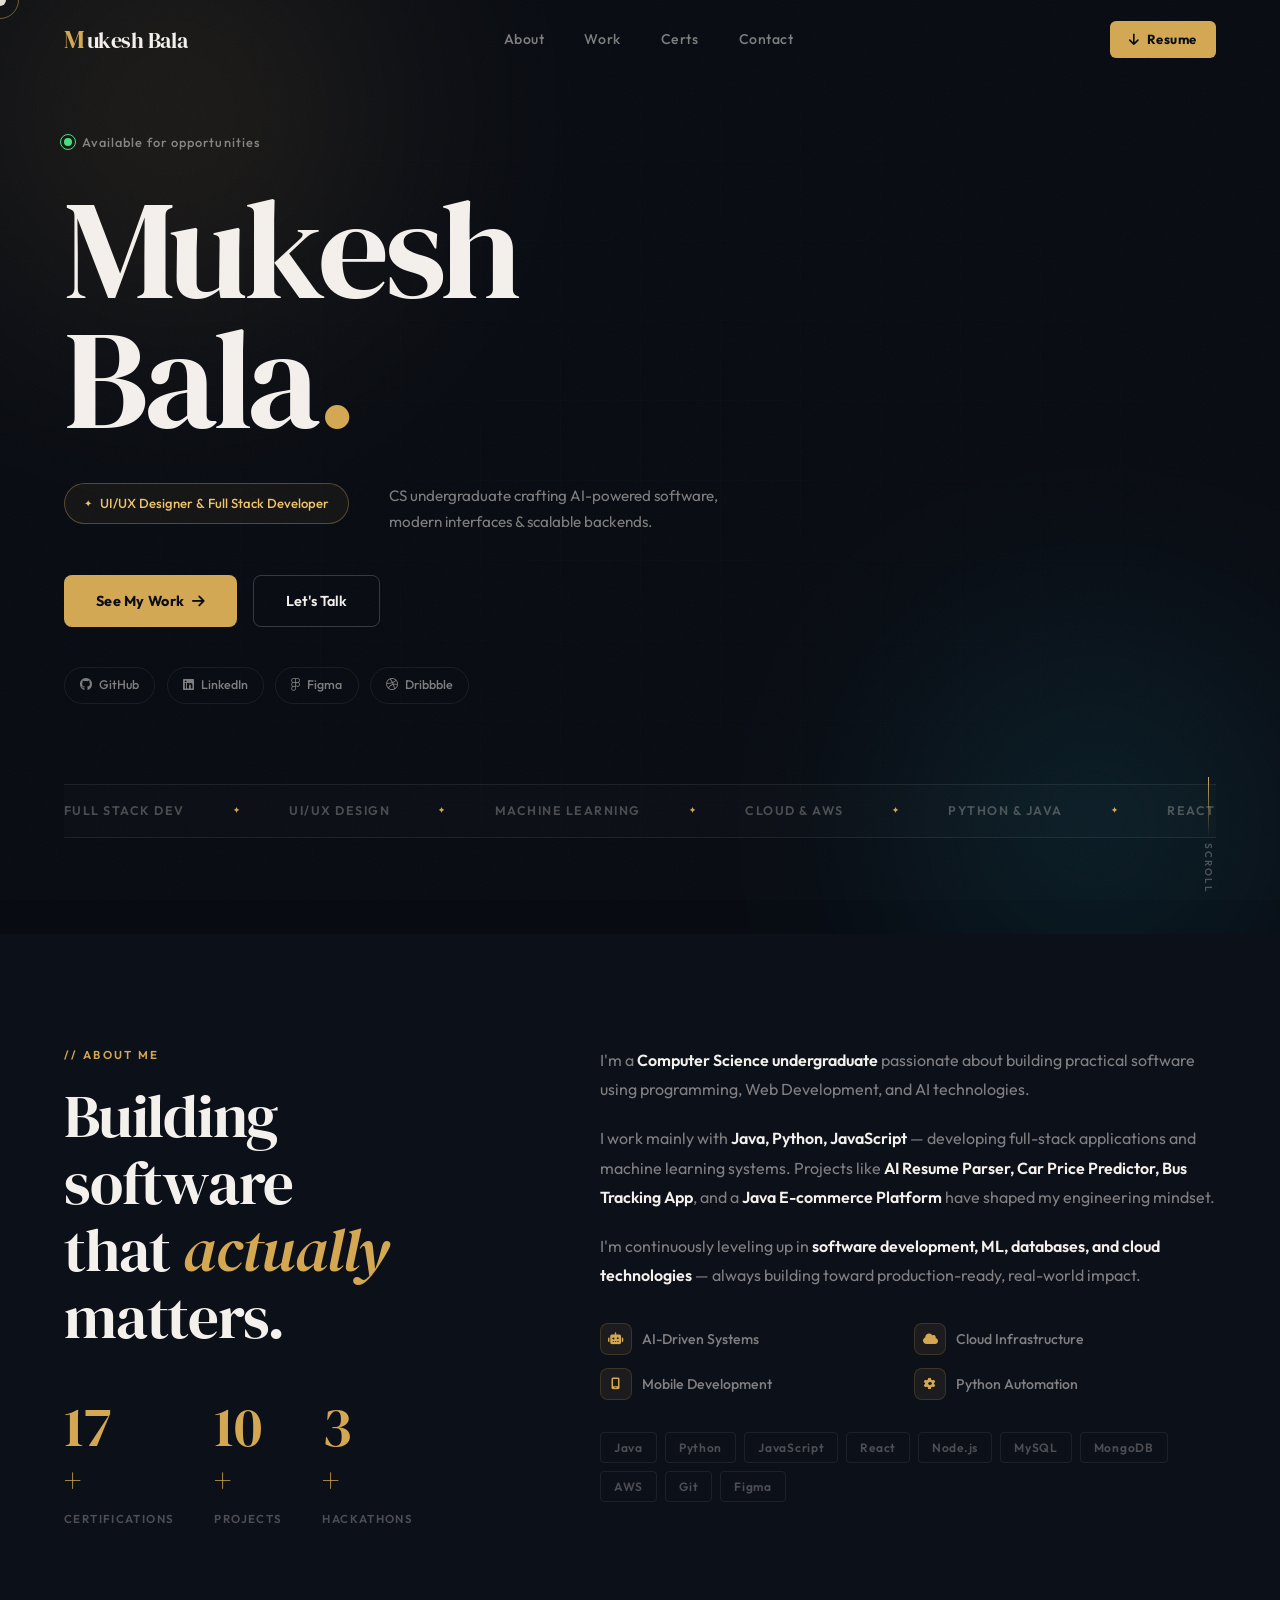
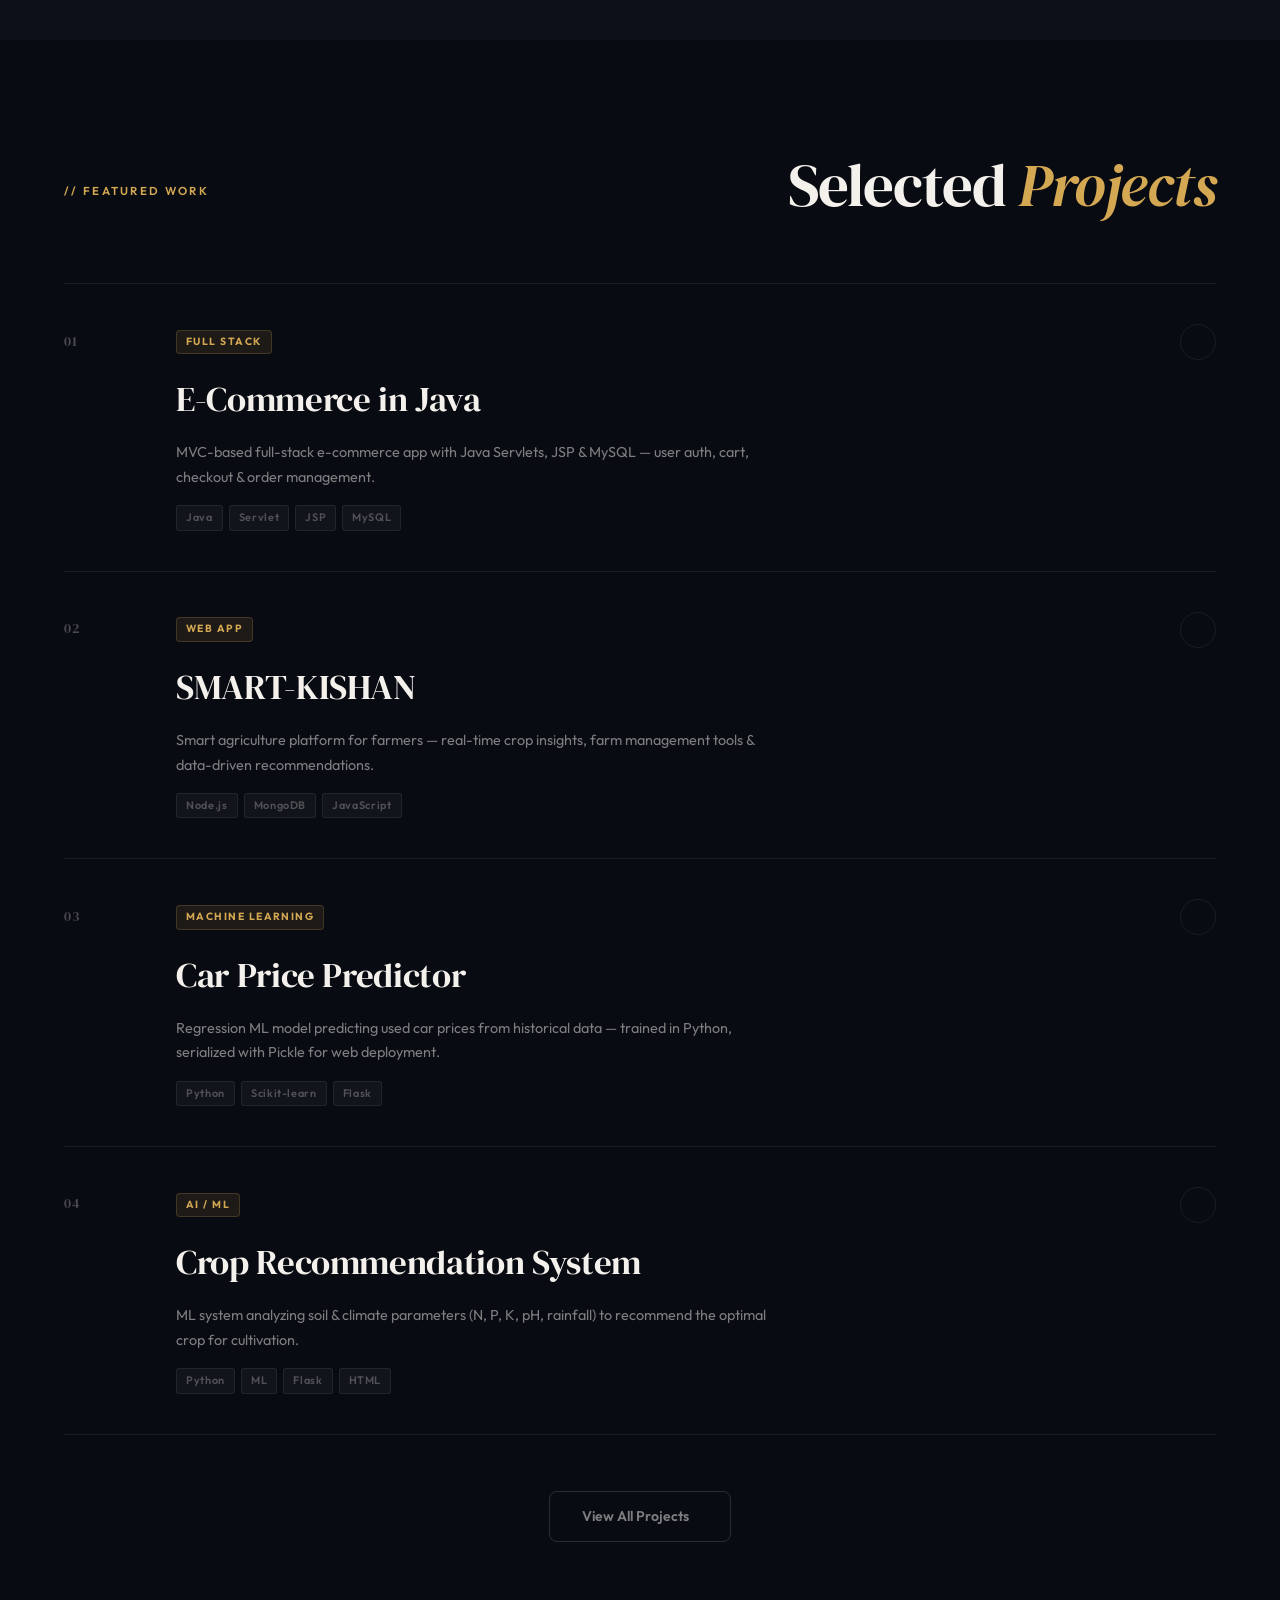
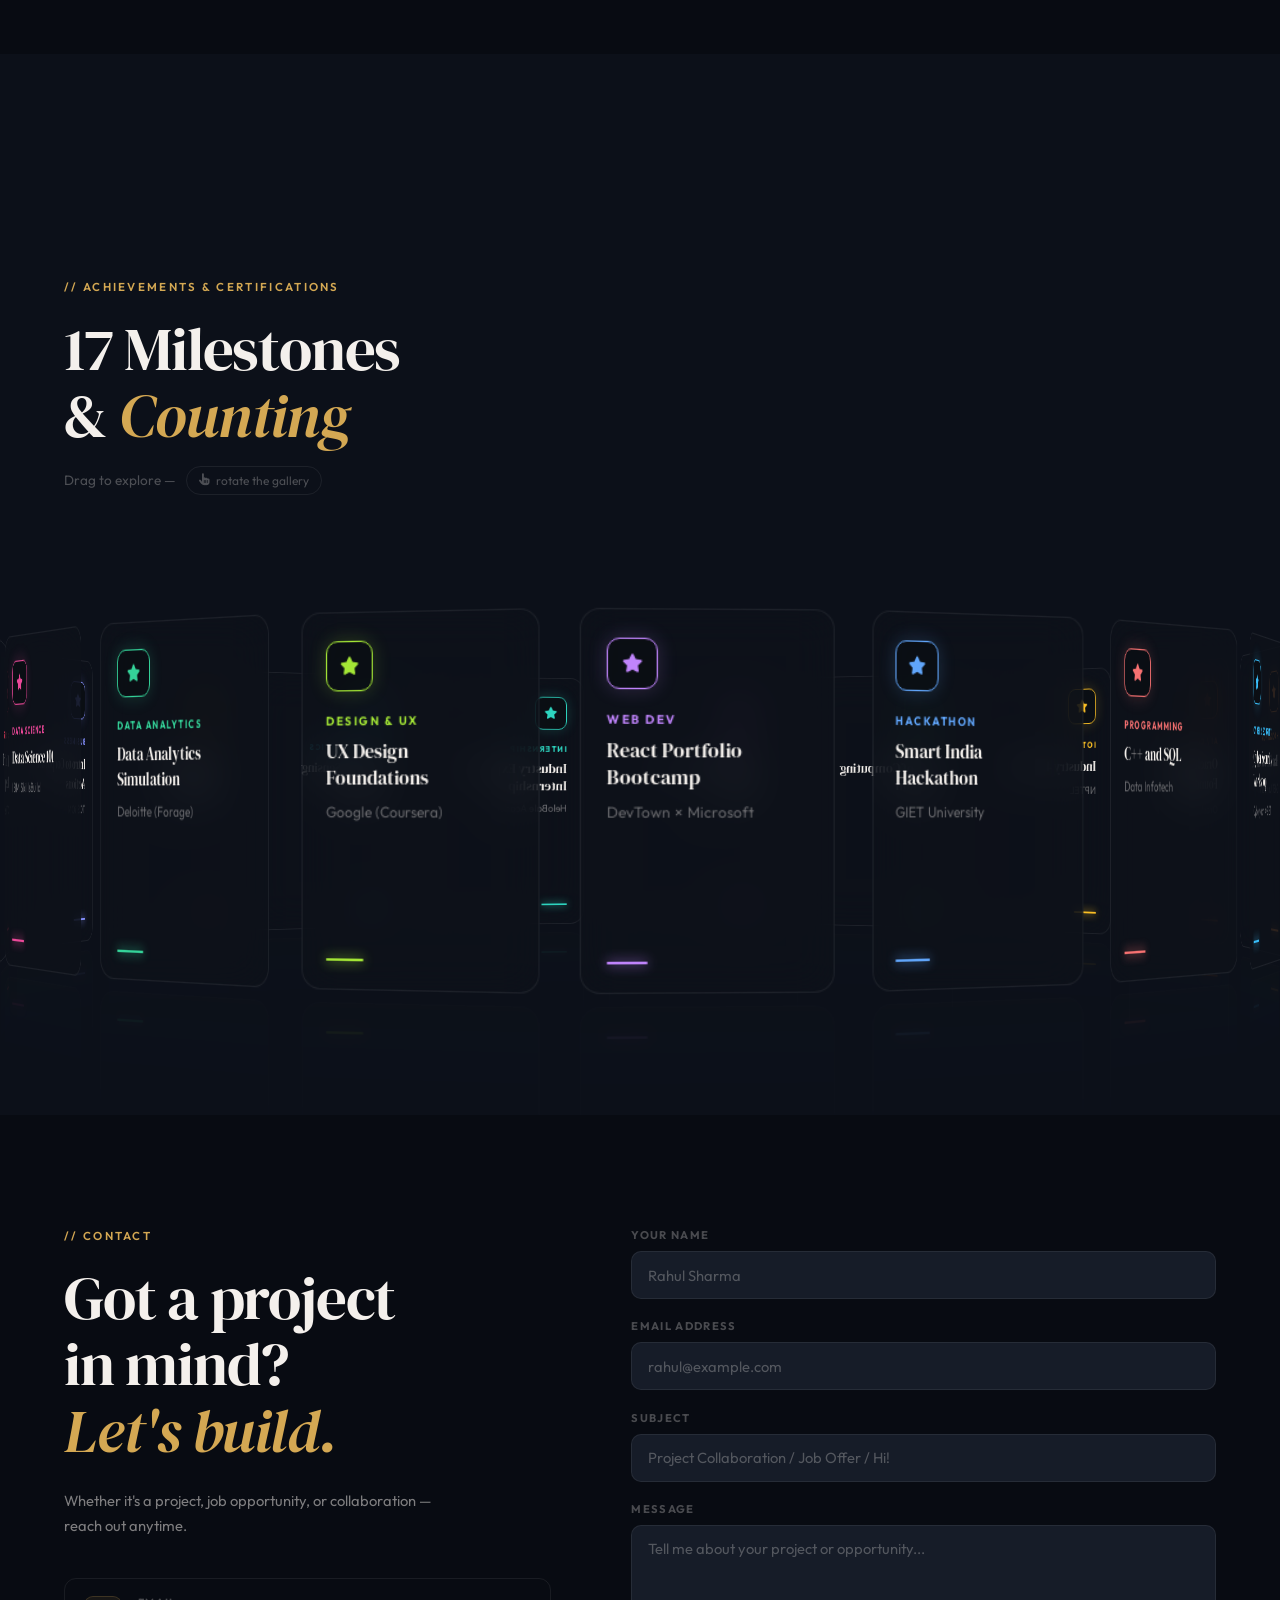
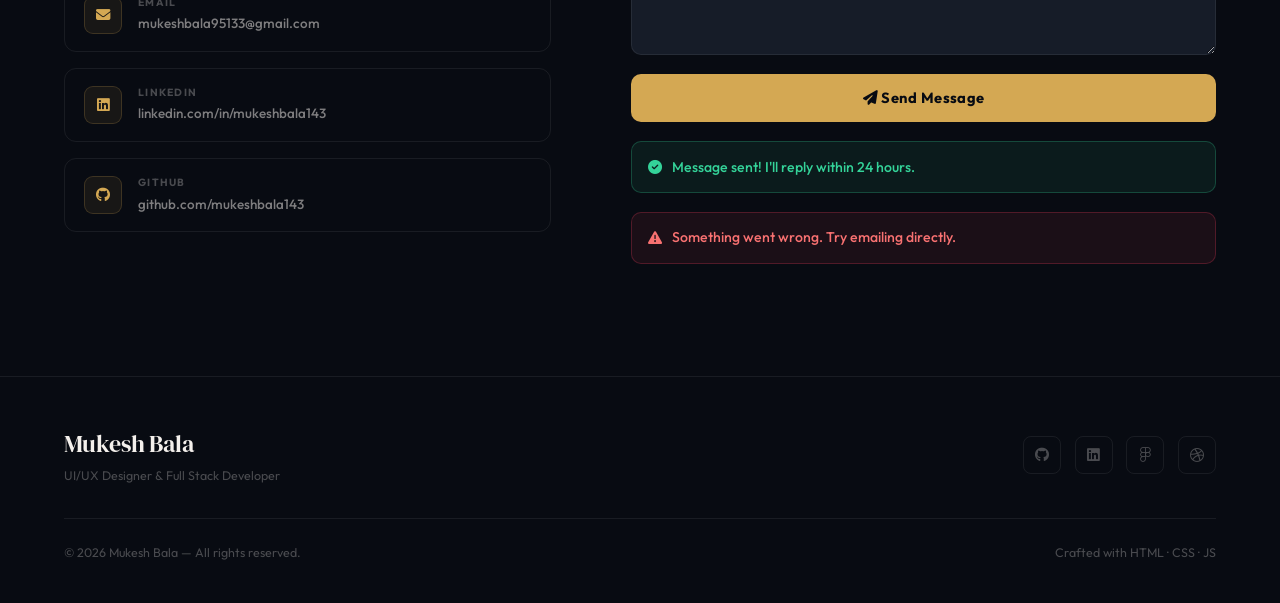
==== index.html @ de7bf5a0 "portfolio deploy" ====
<!DOCTYPE html>
<html lang="en">
<head>
  <meta charset="UTF-8">
  <meta name="viewport" content="width=device-width, initial-scale=1.0">
  <meta name="description" content="Mukesh Bala — UI/UX Designer & Full Stack Developer. CS undergraduate building AI-powered, full-stack, and real-world software.">
  <title>Mukesh Bala</title>

  <!-- Fonts: Clash Display + Cabinet Grotesk -->
  <link rel="preconnect" href="https://fonts.googleapis.com">
  <link rel="preconnect" href="https://fonts.gstatic.com" crossorigin>
  <link href="https://fonts.googleapis.com/css2?family=DM+Serif+Display:ital@0;1&family=Outfit:wght@300;400;500;600;700&display=swap" rel="stylesheet">
  <link rel="stylesheet" href="https://cdnjs.cloudflare.com/ajax/libs/font-awesome/6.5.0/css/all.min.css">
  <link rel="stylesheet" href="styles.css">
</head>
<body>

  <!-- NOISE TEXTURE OVERLAY -->
  <div class="noise"></div>

  <!-- MAGNETIC CURSOR -->
  <div class="cursor" id="cursor"><div class="cursor-dot"></div></div>
  <div class="cursor-follower" id="cursorFollower"></div>

  <!-- LOADING SCREEN -->
  <div class="loader" id="loader">
    <div class="loader-inner">
      <span class="loader-name">MB</span>
      <div class="loader-bar"><div class="loader-fill" id="loaderFill"></div></div>
    </div>
  </div>

  <!-- ═══════════════════ NAV ═══════════════════ -->
  <nav class="nav" id="mainNav">
    <a href="#home" class="nav-logo">
      <span class="logo-mark">M</span><span class="logo-text">ukesh Bala</span>
    </a>
    <div class="nav-links">
      <a href="#about"    class="nav-link">About</a>
      <a href="#work"     class="nav-link">Work</a>
      <a href="#certs"    class="nav-link">Certs</a>
      <a href="#contact"  class="nav-link">Contact</a>
    </div>
    <a href="Resume.pdf" download class="nav-cta">
      <i class="fas fa-arrow-down"></i> Resume
    </a>
    <button class="nav-toggle" id="navToggle" aria-label="Menu">
      <span></span><span></span>
    </button>
  </nav>

  <!-- MOBILE MENU -->
  <div class="mobile-menu" id="mobileMenu">
    <a href="#about"   class="mm-link" onclick="closeMobileMenu()">About</a>
    <a href="#work"    class="mm-link" onclick="closeMobileMenu()">Work</a>
    <a href="#certs"   class="mm-link" onclick="closeMobileMenu()">Certs</a>
    <a href="#contact" class="mm-link" onclick="closeMobileMenu()">Contact</a>
    <a href="Resume.pdf" download class="mm-cta">Download Resume</a>
  </div>

  <!-- ═══════════════════ HERO ═══════════════════ -->
  <section id="home" class="hero">
    <div class="hero-bg">
      <div class="hero-orb o1"></div>
      <div class="hero-orb o2"></div>
      <div class="hero-grid"></div>
    </div>

    <div class="hero-content">
      <div class="hero-eyebrow">
        <span class="pulse-ring"></span>
        <span>Available for opportunities</span>
      </div>

      <h1 class="hero-h1">
        <span class="line-wrap"><span class="reveal-line">Mukesh</span></span>
        <span class="line-wrap"><span class="reveal-line delay-1">Bala<span class="hero-dot">.</span></span></span>
      </h1>

      <div class="hero-sub-row">
        <div class="hero-role-pill">
          <span class="role-icon">✦</span>
          <span>UI/UX Designer &amp; Full Stack Developer</span>
        </div>
        <p class="hero-tagline">
          CS undergraduate crafting AI-powered software,<br>modern interfaces &amp; scalable backends.
        </p>
      </div>

      <div class="hero-ctas">
        <a href="#work" class="btn-gold">
          See My Work <i class="fas fa-arrow-right"></i>
        </a>
        <a href="#contact" class="btn-outline">
          Let's Talk
        </a>
      </div>

      <div class="hero-socials">
        <a href="https://github.com/mukeshbala143"           target="_blank" rel="noopener" class="social-pill"><i class="fab fa-github"></i><span>GitHub</span></a>
        <a href="https://www.linkedin.com/in/mukeshbala143"  target="_blank" rel="noopener" class="social-pill"><i class="fab fa-linkedin"></i><span>LinkedIn</span></a>
        <a href="https://www.figma.com/@mukeshdesign"        target="_blank" rel="noopener" class="social-pill"><i class="fab fa-figma"></i><span>Figma</span></a>
        <a href="https://dribbble.com/mukesh-bala"           target="_blank" rel="noopener" class="social-pill"><i class="fab fa-dribbble"></i><span>Dribbble</span></a>
      </div>
    </div>

    <div class="hero-marquee-wrap">
      <div class="hero-marquee">
        <span>Full Stack Dev</span><span class="sep">✦</span>
        <span>UI/UX Design</span><span class="sep">✦</span>
        <span>Machine Learning</span><span class="sep">✦</span>
        <span>Cloud &amp; AWS</span><span class="sep">✦</span>
        <span>Python &amp; Java</span><span class="sep">✦</span>
        <span>React &amp; Node</span><span class="sep">✦</span>
        <span>Full Stack Dev</span><span class="sep">✦</span>
        <span>UI/UX Design</span><span class="sep">✦</span>
        <span>Machine Learning</span><span class="sep">✦</span>
        <span>Cloud &amp; AWS</span><span class="sep">✦</span>
        <span>Python &amp; Java</span><span class="sep">✦</span>
        <span>React &amp; Node</span><span class="sep">✦</span>
      </div>
    </div>

    <div class="scroll-cue">
      <div class="scroll-line-anim"></div>
      <span>Scroll</span>
    </div>
  </section>

  <!-- ═══════════════════ ABOUT ═══════════════════ -->
  <section id="about" class="section about-section">
    <div class="container">
      <div class="about-grid">
        <div class="about-left">
          <p class="section-label">// About Me</p>
          <h2 class="section-h2">
            Building software<br>
            that <em>actually</em><br>
            matters.
          </h2>
          <div class="about-stats">
            <div class="stat">
              <span class="stat-n" data-count="17">0</span><span class="stat-plus">+</span>
              <p>Certifications</p>
            </div>
            <div class="stat">
              <span class="stat-n" data-count="10">0</span><span class="stat-plus">+</span>
              <p>Projects</p>
            </div>
            <div class="stat">
              <span class="stat-n" data-count="3">0</span><span class="stat-plus">+</span>
              <p>Hackathons</p>
            </div>
          </div>
        </div>

        <div class="about-right">
          <p class="about-body">
            I'm a <strong>Computer Science undergraduate</strong> passionate about building practical software using programming, Web Development, and AI technologies.
          </p>
          <p class="about-body">
            I work mainly with <strong>Java, Python, JavaScript</strong> — developing full-stack applications and machine learning systems. Projects like <strong>AI Resume Parser, Car Price Predictor, Bus Tracking App</strong>, and a <strong>Java E-commerce Platform</strong> have shaped my engineering mindset.
          </p>
          <p class="about-body">
            I'm continuously leveling up in <strong>software development, ML, databases, and cloud technologies</strong> — always building toward production-ready, real-world impact.
          </p>

          <div class="about-focus">
            <div class="focus-item"><i class="fas fa-robot"></i> AI-Driven Systems</div>
            <div class="focus-item"><i class="fas fa-cloud"></i> Cloud Infrastructure</div>
            <div class="focus-item"><i class="fas fa-mobile-screen"></i> Mobile Development</div>
            <div class="focus-item"><i class="fas fa-gear"></i> Python Automation</div>
          </div>

          <div class="tech-stack">
            <span>Java</span><span>Python</span><span>JavaScript</span><span>React</span>
            <span>Node.js</span><span>MySQL</span><span>MongoDB</span><span>AWS</span>
            <span>Git</span><span>Figma</span>
          </div>
        </div>
      </div>
    </div>
  </section>

  <!-- ═══════════════════ WORK / PROJECTS ═══════════════════ -->
  <section id="work" class="section work-section">
    <div class="container">
      <div class="section-head">
        <p class="section-label">// Featured Work</p>
        <h2 class="section-h2">Selected <em>Projects</em></h2>
      </div>

      <div class="work-list">

        <div class="work-item" data-project="cart">
          <div class="wi-number">01</div>
          <div class="wi-body">
            <div class="wi-top">
              <span class="wi-tag">Full Stack</span>
              <div class="wi-arrow"><i class="fas fa-arrow-up-right"></i></div>
            </div>
            <h3 class="wi-title">E-Commerce in Java</h3>
            <p class="wi-desc">MVC-based full-stack e-commerce app with Java Servlets, JSP &amp; MySQL — user auth, cart, checkout &amp; order management.</p>
            <div class="wi-tech"><span>Java</span><span>Servlet</span><span>JSP</span><span>MySQL</span></div>
          </div>
        </div>

        <div class="work-item" data-project="crop">
          <div class="wi-number">02</div>
          <div class="wi-body">
            <div class="wi-top">
              <span class="wi-tag">Web App</span>
              <div class="wi-arrow"><i class="fas fa-arrow-up-right"></i></div>
            </div>
            <h3 class="wi-title">SMART-KISHAN</h3>
            <p class="wi-desc">Smart agriculture platform for farmers — real-time crop insights, farm management tools &amp; data-driven recommendations.</p>
            <div class="wi-tech"><span>Node.js</span><span>MongoDB</span><span>JavaScript</span></div>
          </div>
        </div>

        <div class="work-item" data-project="car">
          <div class="wi-number">03</div>
          <div class="wi-body">
            <div class="wi-top">
              <span class="wi-tag">Machine Learning</span>
              <div class="wi-arrow"><i class="fas fa-arrow-up-right"></i></div>
            </div>
            <h3 class="wi-title">Car Price Predictor</h3>
            <p class="wi-desc">Regression ML model predicting used car prices from historical data — trained in Python, serialized with Pickle for web deployment.</p>
            <div class="wi-tech"><span>Python</span><span>Scikit-learn</span><span>Flask</span></div>
          </div>
        </div>

        <div class="work-item" data-project="farm">
          <div class="wi-number">04</div>
          <div class="wi-body">
            <div class="wi-top">
              <span class="wi-tag">AI / ML</span>
              <div class="wi-arrow"><i class="fas fa-arrow-up-right"></i></div>
            </div>
            <h3 class="wi-title">Crop Recommendation System</h3>
            <p class="wi-desc">ML system analyzing soil &amp; climate parameters (N, P, K, pH, rainfall) to recommend the optimal crop for cultivation.</p>
            <div class="wi-tech"><span>Python</span><span>ML</span><span>Flask</span><span>HTML</span></div>
          </div>
        </div>

      </div>

      <div class="work-cta-row">
        <a href="projects.html" class="btn-ghost">
          View All Projects <i class="fas fa-grid-2"></i>
        </a>
      </div>
    </div>
  </section>

  <!-- PROJECT MODAL -->
  <div class="pmodal-overlay" id="pModalOverlay">
    <div class="pmodal" id="pModal">
      <button class="pmodal-close" id="pModalClose"><i class="fas fa-xmark"></i></button>
      <div class="pmodal-tag" id="pmTag"></div>
      <h2 class="pmodal-title" id="pmTitle"></h2>
      <p class="pmodal-short" id="pmShort"></p>
      <p class="pmodal-long" id="pmLong"></p>
      <div class="pmodal-tech-label">Tech Stack</div>
      <div class="pmodal-tech" id="pmTech"></div>
      <a class="pmodal-gh" id="pmLink" target="_blank" rel="noopener">
        <i class="fab fa-github"></i> View on GitHub
      </a>
    </div>
  </div>

  <!-- ═══════════════════ CERTIFICATIONS CAROUSEL ═══════════════════ -->
  <section id="certs" class="section certs-section">
    <div class="container-title-certs">
      <p class="section-label">// Achievements &amp; Certifications</p>
      <h2 class="section-h2">17 Milestones<br>&amp; <em>Counting</em></h2>
      <p class="certs-sub">Drag to explore — <span class="drag-hint-text"><i class="fas fa-hand-pointer"></i> rotate the gallery</span></p>
    </div>

    <div class="carousel-wrapper">
      <div class="void-container" id="drag-container">
        <div class="carousel-pivot" id="pivot">

          <div class="gc" style="--i:1;  --clr:#c084fc;" onclick="openCertModal(0)">
            <div class="gc-inner">
              <div class="gc-icon"><i class="fas fa-star"></i></div>
              <span class="gc-cat">WEB DEV</span>
              <h3>React Portfolio Bootcamp</h3>
              <p>DevTown × Microsoft</p>
              <div class="gc-bar"></div>
            </div>
          </div>

          <div class="gc" style="--i:2;  --clr:#60a5fa;" onclick="openCertModal(1)">
            <div class="gc-inner">
              <div class="gc-icon"><i class="fas fa-star"></i></div>
              <span class="gc-cat">HACKATHON</span>
              <h3>Smart India Hackathon</h3>
              <p>GIET University</p>
              <div class="gc-bar"></div>
            </div>
          </div>

          <div class="gc" style="--i:3;  --clr:#f87171;" onclick="openCertModal(2)">
            <div class="gc-inner">
              <div class="gc-icon"><i class="fas fa-star"></i></div>
              <span class="gc-cat">PROGRAMMING</span>
              <h3>C++ and SQL</h3>
              <p>Data Infotech</p>
              <div class="gc-bar"></div>
            </div>
          </div>

          <div class="gc" style="--i:4;  --clr:#38bdf8;" onclick="openCertModal(3)">
            <div class="gc-inner">
              <div class="gc-icon"><i class="fas fa-star"></i></div>
              <span class="gc-cat">CYBER SECURITY</span>
              <h3>Cyber Security Workshop</h3>
              <p>Cyberyaan × GIET</p>
              <div class="gc-bar"></div>
            </div>
          </div>

          <div class="gc" style="--i:5;  --clr:#fb923c;" onclick="openCertModal(4)">
            <div class="gc-inner">
              <div class="gc-icon"><i class="fas fa-star"></i></div>
              <span class="gc-cat">HACKATHON</span>
              <h3>Hacknovation 2.0</h3>
              <p>GIET University</p>
              <div class="gc-bar"></div>
            </div>
          </div>

          <div class="gc" style="--i:6;  --clr:#f97316;" onclick="openCertModal(5)">
            <div class="gc-inner">
              <div class="gc-icon"><i class="fas fa-star"></i></div>
              <span class="gc-cat">AI / CLOUD</span>
              <h3>Oracle Cloud AI Foundations</h3>
              <p>Oracle University</p>
              <div class="gc-bar"></div>
            </div>
          </div>

          <div class="gc" style="--i:7;  --clr:#fbbf24;" onclick="openCertModal(6)">
            <div class="gc-inner">
              <div class="gc-icon"><i class="fas fa-star"></i></div>
              <span class="gc-cat">IOT</span>
              <h3>Industry 4.0 &amp; IIoT</h3>
              <p>NPTEL</p>
              <div class="gc-bar"></div>
            </div>
          </div>

          <div class="gc" style="--i:8;  --clr:#4ade80;" onclick="openCertModal(7)">
            <div class="gc-inner">
              <div class="gc-icon"><i class="fas fa-star"></i></div>
              <span class="gc-cat">PYTHON</span>
              <h3>Joy of Computing Python</h3>
              <p>NPTEL</p>
              <div class="gc-bar"></div>
            </div>
          </div>

          <div class="gc" style="--i:9;  --clr:#e879f9;" onclick="openCertModal(8)">
            <div class="gc-inner">
              <div class="gc-icon"><i class="fas fa-star"></i></div>
              <span class="gc-cat">PROJECT</span>
              <h3>Projectathon — 1st Prize</h3>
              <p>GIET University</p>
              <div class="gc-bar"></div>
            </div>
          </div>

          <div class="gc" style="--i:10; --clr:#2dd4bf;" onclick="openCertModal(9)">
            <div class="gc-inner">
              <div class="gc-icon"><i class="fas fa-star"></i></div>
              <span class="gc-cat">INTERNSHIP</span>
              <h3>Industry Exposure Internship</h3>
              <p>HeloBale Academy</p>
              <div class="gc-bar"></div>
            </div>
          </div>

          <div class="gc" style="--i:11; --clr:#22d3ee;" onclick="openCertModal(10)">
            <div class="gc-inner">
              <div class="gc-icon"><i class="fas fa-star"></i></div>
              <span class="gc-cat">DATA ANALYTICS</span>
              <h3>Remote Sensing Analytics</h3>
              <p>ISRO — IIRS</p>
              <div class="gc-bar"></div>
            </div>
          </div>

          <div class="gc" style="--i:12; --clr:#f59e0b;" onclick="openCertModal(11)">
            <div class="gc-inner">
              <div class="gc-icon"><i class="fas fa-star"></i></div>
              <span class="gc-cat">CLOUD</span>
              <h3>AWS Developer Training</h3>
              <p>Infosys Springboard</p>
              <div class="gc-bar"></div>
            </div>
          </div>

          <div class="gc" style="--i:13; --clr:#818cf8;" onclick="openCertModal(12)">
            <div class="gc-inner">
              <div class="gc-icon"><i class="fas fa-star"></i></div>
              <span class="gc-cat">BUSINESS</span>
              <h3>Intro to Corporate Actions</h3>
              <p>TCS iON</p>
              <div class="gc-bar"></div>
            </div>
          </div>

          <div class="gc" style="--i:14; --clr:#f43f5e;" onclick="openCertModal(13)">
            <div class="gc-inner">
              <div class="gc-icon"><i class="fas fa-star"></i></div>
              <span class="gc-cat">PROGRAMMING</span>
              <h3>Python + MySQL Internship</h3>
              <p>GIET University</p>
              <div class="gc-bar"></div>
            </div>
          </div>

          <div class="gc" style="--i:15; --clr:#ec4899;" onclick="openCertModal(14)">
            <div class="gc-inner">
              <div class="gc-icon"><i class="fas fa-star"></i></div>
              <span class="gc-cat">DATA SCIENCE</span>
              <h3>Data Science 101</h3>
              <p>IBM SkillsBuild</p>
              <div class="gc-bar"></div>
            </div>
          </div>

          <div class="gc" style="--i:16; --clr:#34d399;" onclick="openCertModal(15)">
            <div class="gc-inner">
              <div class="gc-icon"><i class="fas fa-star"></i></div>
              <span class="gc-cat">DATA ANALYTICS</span>
              <h3>Data Analytics Simulation</h3>
              <p>Deloitte (Forage)</p>
              <div class="gc-bar"></div>
            </div>
          </div>

          <div class="gc" style="--i:17; --clr:#a3e635;" onclick="openCertModal(16)">
            <div class="gc-inner">
              <div class="gc-icon"><i class="fas fa-star"></i></div>
              <span class="gc-cat">DESIGN &amp; UX</span>
              <h3>UX Design Foundations</h3>
              <p>Google (Coursera)</p>
              <div class="gc-bar"></div>
            </div>
          </div>

        </div>
      </div>
    </div>
  </section>

  <!-- CERT MODAL -->
  <div class="cert-overlay" id="certOverlay" onclick="handleCertOverlay(event)">
    <div class="cert-modal" id="certModal">
      <div class="cm-bar" id="cmBar"></div>
      <div class="cm-body">
        <div class="cm-head">
          <div class="cm-meta">
            <span class="cm-cat"  id="cmCat"></span>
            <h3 class="cm-title" id="cmTitle"></h3>
            <p  class="cm-prov"  id="cmProv"></p>
          </div>
          <button class="cm-close" onclick="closeCertModal()"><i class="fas fa-xmark"></i></button>
        </div>
        <p class="cm-desc" id="cmDesc"></p>
        <div class="cm-tech-label">Technologies</div>
        <div class="cm-tags" id="cmTags"></div>
        <div class="cm-footer" id="cmFooter"></div>
      </div>
    </div>
  </div>

  <!-- ═══════════════════ CONTACT ═══════════════════ -->
  <section id="contact" class="section contact-section">
    <div class="container">
      <div class="contact-grid">

        <div class="contact-left">
          <p class="section-label">// Contact</p>
          <h2 class="section-h2">
            Got a project<br>in mind?<br><em>Let's build.</em>
          </h2>
          <p class="contact-sub">Whether it's a project, job opportunity, or collaboration — reach out anytime.</p>

          <div class="contact-info-list">
            <a href="mailto:mukeshbala95133@gmail.com" class="cil-item">
              <div class="cil-icon"><i class="fas fa-envelope"></i></div>
              <div>
                <span class="cil-label">Email</span>
                <span class="cil-val">mukeshbala95133@gmail.com</span>
              </div>
            </a>
            <a href="https://www.linkedin.com/in/mukeshbala143" target="_blank" class="cil-item">
              <div class="cil-icon"><i class="fab fa-linkedin"></i></div>
              <div>
                <span class="cil-label">LinkedIn</span>
                <span class="cil-val">linkedin.com/in/mukeshbala143</span>
              </div>
            </a>
            <a href="https://github.com/mukeshbala143" target="_blank" class="cil-item">
              <div class="cil-icon"><i class="fab fa-github"></i></div>
              <div>
                <span class="cil-label">GitHub</span>
                <span class="cil-val">github.com/mukeshbala143</span>
              </div>
            </a>
          </div>
        </div>

        <div class="contact-right">
          <form class="contact-form" id="contactForm" novalidate>
            <div class="cf-group">
              <label class="cf-label">Your Name</label>
              <input type="text"  class="cf-input" id="cfName"    placeholder="Rahul Sharma" autocomplete="name" required>
            </div>
            <div class="cf-group">
              <label class="cf-label">Email Address</label>
              <input type="email" class="cf-input" id="cfEmail"   placeholder="rahul@example.com" autocomplete="email" required>
            </div>
            <div class="cf-group">
              <label class="cf-label">Subject</label>
              <input type="text"  class="cf-input" id="cfSubject" placeholder="Project Collaboration / Job Offer / Hi!">
            </div>
            <div class="cf-group">
              <label class="cf-label">Message</label>
              <textarea class="cf-input cf-textarea" id="cfMessage" placeholder="Tell me about your project or opportunity..." required></textarea>
            </div>

            <!-- Honeypot for spam prevention -->
            <input type="checkbox" name="botcheck" style="display:none">

            <button type="submit" class="cf-submit" id="cfSubmit">
              <span id="cfBtnText"><i class="fas fa-paper-plane"></i> Send Message</span>
              <span id="cfBtnLoad" style="display:none"><i class="fas fa-circle-notch fa-spin"></i> Sending...</span>
            </button>

            <div class="cf-success" id="cfSuccess" style="display:none">
              <i class="fas fa-circle-check"></i>
              <span>Message sent! I'll reply within 24 hours.</span>
            </div>

            <div class="cf-error" id="cfError" style="display:none">
              <i class="fas fa-triangle-exclamation"></i>
              <span id="cfErrorMsg">Something went wrong. Try emailing directly.</span>
            </div>
          </form>
        </div>

      </div>
    </div>
  </section>

  <!-- ═══════════════════ FOOTER ═══════════════════ -->
  <footer class="footer">
    <div class="container">
      <div class="footer-inner">
        <div class="footer-left">
          <p class="footer-name">Mukesh Bala</p>
          <p class="footer-sub">UI/UX Designer &amp; Full Stack Developer</p>
        </div>
        <div class="footer-socials">
          <a href="https://github.com/mukeshbala143"          target="_blank" rel="noopener"><i class="fab fa-github"></i></a>
          <a href="https://www.linkedin.com/in/mukeshbala143" target="_blank" rel="noopener"><i class="fab fa-linkedin"></i></a>
          <a href="https://www.figma.com/@mukeshdesign"       target="_blank" rel="noopener"><i class="fab fa-figma"></i></a>
          <a href="https://dribbble.com/mukesh-bala"          target="_blank" rel="noopener"><i class="fab fa-dribbble"></i></a>
        </div>
      </div>
      <div class="footer-divider"></div>
      <div class="footer-bottom">
        <p>© 2026 Mukesh Bala — All rights reserved.</p>
        <p>Crafted with HTML · CSS · JS</p>
      </div>
    </div>
  </footer>

  <script src="app.js"></script>
</body>
</html>
---- styles.css ----
/* ================================================================
   MUKESH BALA PORTFOLIO — styles.css
   Aesthetic: Dark Luxury Editorial
   Fonts: DM Serif Display + Outfit
   Theme: Near-black, gold accent, sharp editorial layout
   ================================================================ */

/* ── RESET ── */
*, *::before, *::after { margin:0; padding:0; box-sizing:border-box; }

:root {
  --black:      #080b12;
  --dark:       #0c1019;
  --surface:    #111620;
  --surface2:   #161c28;
  --border:     rgba(255,255,255,0.07);
  --border-h:   rgba(255,255,255,0.14);
  --gold:       #d4a853;
  --gold-light: #f0c46a;
  --cyan:       #22d3ee;
  --white:      #f4f0ec;
  --grey:       rgba(244,240,236,0.5);
  --grey2:      rgba(244,240,236,0.28);
  --font-serif: 'DM Serif Display', serif;
  --font-sans:  'Outfit', sans-serif;
  --ease:       cubic-bezier(0.4,0,0.2,1);
  --ease-out:   cubic-bezier(0,0,0.2,1);
  /* Carousel */
  --cw: 200px;
  --ch: 300px;
  --cr: 620px;
}

html { scroll-behavior:smooth; }

body {
  font-family: var(--font-sans);
  background: var(--black);
  color: var(--white);
  overflow-x: hidden;
  line-height: 1.6;
  cursor: none;
}

::selection { background:rgba(212,168,83,0.25); color:var(--white); }

/* ── NOISE TEXTURE ── */
.noise {
  position: fixed;
  inset: 0;
  z-index: 9999;
  pointer-events: none;
  opacity: 0.032;
  background-image: url("data:image/svg+xml,%3Csvg viewBox='0 0 256 256' xmlns='http://www.w3.org/2000/svg'%3E%3Cfilter id='noise'%3E%3CfeTurbulence type='fractalNoise' baseFrequency='0.9' numOctaves='4' stitchTiles='stitch'/%3E%3C/filter%3E%3Crect width='100%25' height='100%25' filter='url(%23noise)'/%3E%3C/svg%3E");
  background-size: 256px 256px;
}

/* ── CUSTOM CURSOR ── */
.cursor {
  position: fixed;
  top: 0; left: 0;
  width: 12px; height: 12px;
  pointer-events: none;
  z-index: 10000;
  mix-blend-mode: difference;
  transform: translate(-50%,-50%);
}

.cursor-dot {
  width: 100%; height: 100%;
  background: var(--white);
  border-radius: 50%;
  transition: transform 0.15s var(--ease);
}

.cursor-follower {
  position: fixed;
  width: 38px; height: 38px;
  border: 1px solid rgba(212,168,83,0.5);
  border-radius: 50%;
  pointer-events: none;
  z-index: 9999;
  transform: translate(-50%,-50%);
  transition: all 0.12s var(--ease);
  mix-blend-mode: normal;
}

body:hover .cursor-follower { opacity:1; }

/* ── LOADER ── */
.loader {
  position: fixed;
  inset: 0;
  background: var(--black);
  z-index: 99999;
  display: flex;
  align-items: center;
  justify-content: center;
  transition: opacity 0.6s var(--ease), transform 0.6s var(--ease);
}

.loader.hidden { opacity:0; pointer-events:none; transform:scale(1.05); }

.loader-inner { text-align:center; }

.loader-name {
  display: block;
  font-family: var(--font-serif);
  font-size: 4rem;
  color: var(--gold);
  letter-spacing: -0.02em;
  margin-bottom: 1.5rem;
}

.loader-bar {
  width: 160px;
  height: 2px;
  background: rgba(255,255,255,0.08);
  border-radius: 2px;
  overflow: hidden;
  margin: 0 auto;
}

.loader-fill {
  height: 100%;
  width: 0%;
  background: linear-gradient(90deg,var(--gold),var(--cyan));
  border-radius: 2px;
  transition: width 0.05s linear;
}

/* ================================================================
   NAVIGATION
   ================================================================ */
.nav {
  position: fixed;
  top: 0; left: 0; right: 0;
  z-index: 1000;
  padding: 1.2rem 5%;
  display: flex;
  align-items: center;
  justify-content: space-between;
  transition: background 0.4s var(--ease), backdrop-filter 0.4s;
}

.nav.scrolled {
  background: rgba(8,11,18,0.88);
  backdrop-filter: blur(20px);
  -webkit-backdrop-filter: blur(20px);
  border-bottom: 1px solid var(--border);
}

.nav-logo {
  display: flex;
  align-items: baseline;
  gap: 2px;
  text-decoration: none;
  font-family: var(--font-serif);
  font-size: 1.4rem;
  color: var(--white);
  letter-spacing: -0.02em;
}

.logo-mark {
  color: var(--gold);
  font-size: 1.6rem;
}

.nav-links {
  display: flex;
  gap: 2.5rem;
}

.nav-link {
  color: var(--grey);
  text-decoration: none;
  font-size: 0.88rem;
  font-weight: 500;
  letter-spacing: 0.04em;
  position: relative;
  transition: color 0.25s;
}

.nav-link::after {
  content: '';
  position: absolute;
  bottom: -4px; left: 0;
  width: 0; height: 1px;
  background: var(--gold);
  transition: width 0.3s var(--ease);
}

.nav-link:hover { color: var(--white); }
.nav-link:hover::after { width: 100%; }

.nav-cta {
  display: flex;
  align-items: center;
  gap: 7px;
  padding: 0.5rem 1.2rem;
  background: var(--gold);
  color: var(--black);
  text-decoration: none;
  font-weight: 700;
  font-size: 0.82rem;
  border-radius: 6px;
  letter-spacing: 0.04em;
  transition: all 0.25s;
}

.nav-cta:hover {
  background: var(--gold-light);
  transform: translateY(-1px);
  box-shadow: 0 6px 20px rgba(212,168,83,0.35);
}

.nav-toggle { display:none; background:none; border:none; cursor:none; }
.nav-toggle span {
  display: block;
  width: 22px; height: 1.5px;
  background: var(--white);
  margin: 5px 0;
  transition: all 0.3s;
}

/* MOBILE MENU */
.mobile-menu {
  position: fixed;
  inset: 0;
  background: var(--black);
  z-index: 999;
  display: flex;
  flex-direction: column;
  align-items: center;
  justify-content: center;
  gap: 2rem;
  transform: translateX(100%);
  transition: transform 0.45s cubic-bezier(0.77,0,0.175,1);
}

.mobile-menu.open { transform: translateX(0); }

.mm-link {
  font-family: var(--font-serif);
  font-size: 2.8rem;
  color: var(--white);
  text-decoration: none;
  opacity: 0.7;
  transition: opacity 0.2s, color 0.2s;
}

.mm-link:hover { opacity:1; color:var(--gold); }

.mm-cta {
  margin-top: 1rem;
  padding: 0.75rem 2rem;
  background: var(--gold);
  color: var(--black);
  text-decoration: none;
  font-weight: 700;
  border-radius: 6px;
  font-size: 0.9rem;
}

/* ================================================================
   UTILITIES
   ================================================================ */
.container {
  width: 90%;
  max-width: 1200px;
  margin: 0 auto;
}

.section { padding: 7rem 0; }

.section-label {
  font-size: 0.72rem;
  font-weight: 600;
  letter-spacing: 0.2em;
  text-transform: uppercase;
  color: var(--gold);
  margin-bottom: 1.2rem;
  display: block;
}

.section-h2 {
  font-family: var(--font-serif);
  font-size: clamp(2.4rem,5vw,3.8rem);
  font-weight: 400;
  line-height: 1.1;
  letter-spacing: -0.02em;
  margin-bottom: 0;
}

.section-h2 em {
  font-style: italic;
  color: var(--gold);
}

/* ================================================================
   HERO
   ================================================================ */
.hero {
  min-height: 100vh;
  display: flex;
  flex-direction: column;
  justify-content: center;
  padding: 8rem 5% 6rem;
  position: relative;
  overflow: hidden;
}

.hero-bg {
  position: absolute;
  inset: 0;
  pointer-events: none;
  z-index: 0;
}

.hero-orb {
  position: absolute;
  border-radius: 50%;
  filter: blur(120px);
  opacity: 0.18;
}

.o1 {
  width: 600px; height: 600px;
  background: radial-gradient(circle, #d4a853, transparent 70%);
  top: -20%; left: -10%;
  animation: orbFloat 18s ease-in-out infinite;
}

.o2 {
  width: 500px; height: 500px;
  background: radial-gradient(circle, #22d3ee, transparent 70%);
  bottom: -15%; right: -5%;
  animation: orbFloat 22s ease-in-out infinite reverse;
}

@keyframes orbFloat {
  0%,100% { transform:translate(0,0) scale(1); }
  40%     { transform:translate(40px,-40px) scale(1.06); }
  70%     { transform:translate(-25px,25px) scale(0.94); }
}

.hero-grid {
  position: absolute;
  inset: 0;
  background-image:
    linear-gradient(rgba(255,255,255,0.02) 1px, transparent 1px),
    linear-gradient(90deg, rgba(255,255,255,0.02) 1px, transparent 1px);
  background-size: 80px 80px;
  mask-image: radial-gradient(ellipse 80% 80% at 50% 50%, rgba(0,0,0,0.6) 0%, transparent 100%);
}

.hero-content {
  position: relative;
  z-index: 2;
  max-width: 1200px;
  margin: 0 auto;
  width: 100%;
}

.hero-eyebrow {
  display: inline-flex;
  align-items: center;
  gap: 10px;
  font-size: 0.8rem;
  font-weight: 500;
  letter-spacing: 0.08em;
  color: var(--grey);
  margin-bottom: 2rem;
  animation: fadeUp 0.8s var(--ease) 0.5s both;
}

.pulse-ring {
  width: 8px; height: 8px;
  background: #4ade80;
  border-radius: 50%;
  position: relative;
  flex-shrink: 0;
}

.pulse-ring::after {
  content: '';
  position: absolute;
  inset: -4px;
  border-radius: 50%;
  border: 1.5px solid #4ade80;
  animation: pingRing 2s ease-out infinite;
}

@keyframes pingRing {
  0%   { transform:scale(1); opacity:0.8; }
  100% { transform:scale(2.2); opacity:0; }
}

.hero-h1 {
  font-family: var(--font-serif);
  font-size: clamp(4rem, 11vw, 9rem);
  font-weight: 400;
  line-height: 0.92;
  letter-spacing: -0.03em;
  margin-bottom: 2.5rem;
  overflow: hidden;
}

.line-wrap { display:block; overflow:hidden; }

.reveal-line {
  display: block;
  animation: revealUp 0.9s cubic-bezier(0.77,0,0.175,1) 0.7s both;
}

.delay-1 { animation-delay: 0.85s; }

.hero-dot { color:var(--gold); }

.hero-sub-row {
  display: flex;
  align-items: flex-start;
  gap: 2.5rem;
  margin-bottom: 2.5rem;
  flex-wrap: wrap;
  animation: fadeUp 0.8s var(--ease) 1.1s both;
}

.hero-role-pill {
  display: inline-flex;
  align-items: center;
  gap: 8px;
  padding: 0.55rem 1.2rem;
  border: 1px solid rgba(212,168,83,0.35);
  border-radius: 100px;
  font-size: 0.82rem;
  font-weight: 500;
  color: var(--gold-light);
  white-space: nowrap;
  background: rgba(212,168,83,0.06);
}

.role-icon { font-size:0.6rem; }

.hero-tagline {
  font-size: 0.95rem;
  color: var(--grey);
  line-height: 1.7;
}

.hero-ctas {
  display: flex;
  gap: 1rem;
  margin-bottom: 2.5rem;
  flex-wrap: wrap;
  animation: fadeUp 0.8s var(--ease) 1.2s both;
}

.btn-gold {
  display: inline-flex;
  align-items: center;
  gap: 8px;
  padding: 0.85rem 2rem;
  background: var(--gold);
  color: var(--black);
  text-decoration: none;
  font-weight: 700;
  font-size: 0.9rem;
  border-radius: 8px;
  transition: all 0.28s var(--ease);
  letter-spacing: 0.02em;
}

.btn-gold:hover {
  background: var(--gold-light);
  transform: translateY(-3px);
  box-shadow: 0 12px 32px rgba(212,168,83,0.4);
}

.btn-outline {
  display: inline-flex;
  align-items: center;
  gap: 8px;
  padding: 0.85rem 2rem;
  border: 1px solid rgba(244,240,236,0.2);
  color: var(--white);
  text-decoration: none;
  font-weight: 600;
  font-size: 0.9rem;
  border-radius: 8px;
  transition: all 0.28s;
  background: transparent;
  font-family: var(--font-sans);
}

.btn-outline:hover {
  border-color: rgba(244,240,236,0.45);
  background: rgba(255,255,255,0.04);
  transform: translateY(-2px);
}

.btn-ghost {
  display: inline-flex;
  align-items: center;
  gap: 9px;
  padding: 0.85rem 2rem;
  border: 1px solid var(--border-h);
  color: var(--grey);
  text-decoration: none;
  font-weight: 600;
  font-size: 0.88rem;
  border-radius: 8px;
  transition: all 0.28s;
  font-family: var(--font-sans);
}

.btn-ghost:hover {
  border-color: var(--gold);
  color: var(--gold);
  transform: translateY(-2px);
  box-shadow: 0 8px 24px rgba(212,168,83,0.12);
}

.hero-socials {
  display: flex;
  gap: 0.7rem;
  flex-wrap: wrap;
  animation: fadeUp 0.8s var(--ease) 1.3s both;
}

.social-pill {
  display: inline-flex;
  align-items: center;
  gap: 7px;
  padding: 0.45rem 0.95rem;
  border: 1px solid var(--border);
  border-radius: 100px;
  color: var(--grey);
  text-decoration: none;
  font-size: 0.78rem;
  font-weight: 500;
  transition: all 0.25s;
}

.social-pill:hover {
  border-color: var(--gold);
  color: var(--gold-light);
  background: rgba(212,168,83,0.06);
  transform: translateY(-2px);
}

/* MARQUEE */
.hero-marquee-wrap {
  position: relative;
  z-index: 2;
  margin-top: 5rem;
  border-top: 1px solid var(--border);
  border-bottom: 1px solid var(--border);
  padding: 1rem 0;
  overflow: hidden;
  background: rgba(255,255,255,0.015);
}

.hero-marquee {
  display: flex;
  gap: 3rem;
  white-space: nowrap;
  animation: marquee 28s linear infinite;
  font-size: 0.78rem;
  font-weight: 600;
  letter-spacing: 0.12em;
  text-transform: uppercase;
  color: var(--grey2);
  width: max-content;
}

.hero-marquee .sep { color:var(--gold); font-size:0.5rem; display:inline-flex; align-items:center; }

@keyframes marquee { from { transform:translateX(0); } to { transform:translateX(-50%); } }

/* SCROLL CUE */
.scroll-cue {
  position: absolute;
  bottom: 2.5rem;
  right: 5%;
  display: flex;
  flex-direction: column;
  align-items: center;
  gap: 6px;
  z-index: 2;
}

.scroll-cue span {
  font-size: 0.62rem;
  font-weight: 600;
  letter-spacing: 0.2em;
  text-transform: uppercase;
  color: var(--grey2);
  writing-mode: vertical-rl;
}

.scroll-line-anim {
  width: 1px;
  height: 60px;
  background: linear-gradient(to bottom, var(--gold), transparent);
  animation: scrollLine 2s ease-in-out infinite;
}

@keyframes scrollLine {
  0%,100% { transform:scaleY(1); opacity:1; }
  50%      { transform:scaleY(0.4); opacity:0.3; }
}

/* ================================================================
   ABOUT
   ================================================================ */
.about-section { background:var(--dark); }

.about-grid {
  display: grid;
  grid-template-columns: 1fr 1.4fr;
  gap: 6rem;
  align-items: start;
}

.about-stats {
  display: flex;
  gap: 2.5rem;
  margin-top: 3rem;
  flex-wrap: wrap;
}

.stat { text-align:left; }

.stat-n {
  font-family: var(--font-serif);
  font-size: 3.5rem;
  color: var(--gold);
  line-height: 1;
  display: block;
}

.stat-plus { font-family:var(--font-serif); font-size:2rem; color:var(--gold); vertical-align:super; }

.stat p {
  font-size: 0.72rem;
  font-weight: 600;
  letter-spacing: 0.12em;
  text-transform: uppercase;
  color: var(--grey2);
  margin-top: 4px;
}

.about-body {
  font-size: 1rem;
  color: var(--grey);
  line-height: 1.85;
  margin-bottom: 1.2rem;
}

.about-body strong { color:var(--white); font-weight:600; }

.about-focus {
  display: grid;
  grid-template-columns: 1fr 1fr;
  gap: 0.8rem;
  margin: 2rem 0;
}

.focus-item {
  display: flex;
  align-items: center;
  gap: 10px;
  font-size: 0.88rem;
  color: var(--grey);
  font-weight: 500;
}

.focus-item i {
  width: 32px;
  height: 32px;
  border-radius: 8px;
  background: rgba(212,168,83,0.08);
  border: 1px solid rgba(212,168,83,0.18);
  display: flex;
  align-items: center;
  justify-content: center;
  color: var(--gold);
  font-size: 0.75rem;
  flex-shrink: 0;
}

.tech-stack {
  display: flex;
  flex-wrap: wrap;
  gap: 8px;
  margin-top: 1.5rem;
}

.tech-stack span {
  padding: 5px 13px;
  border: 1px solid var(--border);
  border-radius: 4px;
  font-size: 0.75rem;
  font-weight: 600;
  color: var(--grey2);
  letter-spacing: 0.06em;
  transition: all 0.2s;
}

.tech-stack span:hover {
  border-color: var(--gold);
  color: var(--gold);
}

/* ================================================================
   WORK / PROJECTS
   ================================================================ */
.work-section { background:var(--black); }

.section-head {
  display: flex;
  justify-content: space-between;
  align-items: flex-end;
  margin-bottom: 4rem;
  flex-wrap: wrap;
  gap: 1.5rem;
}

.work-list { display:flex; flex-direction:column; }

.work-item {
  display: grid;
  grid-template-columns: 80px 1fr;
  gap: 2rem;
  padding: 2.5rem 0;
  border-bottom: 1px solid var(--border);
  cursor: pointer;
  position: relative;
  transition: all 0.3s var(--ease);
  align-items: start;
}

.work-item::before {
  content: '';
  position: absolute;
  left: -2.5%;
  right: -2.5%;
  top: 0; bottom: 0;
  background: rgba(212,168,83,0.03);
  border-radius: 12px;
  opacity: 0;
  transition: opacity 0.3s;
}

.work-item:hover::before { opacity:1; }
.work-item:first-child { border-top: 1px solid var(--border); }

.wi-number {
  font-family: var(--font-serif);
  font-size: 0.85rem;
  color: var(--grey2);
  padding-top: 0.4rem;
  letter-spacing: 0.08em;
  transition: color 0.3s;
}

.work-item:hover .wi-number { color:var(--gold); }

.wi-body { flex:1; }

.wi-top {
  display: flex;
  align-items: center;
  justify-content: space-between;
  margin-bottom: 0.7rem;
}

.wi-tag {
  font-size: 0.65rem;
  font-weight: 700;
  letter-spacing: 0.14em;
  text-transform: uppercase;
  color: var(--gold);
  background: rgba(212,168,83,0.1);
  border: 1px solid rgba(212,168,83,0.2);
  padding: 3px 9px;
  border-radius: 4px;
}

.wi-arrow {
  width: 36px; height: 36px;
  border: 1px solid var(--border);
  border-radius: 50%;
  display: flex;
  align-items: center;
  justify-content: center;
  color: var(--grey2);
  font-size: 0.8rem;
  transition: all 0.3s;
}

.work-item:hover .wi-arrow {
  background: var(--gold);
  border-color: var(--gold);
  color: var(--black);
  transform: rotate(45deg) scale(1.1);
}

.wi-title {
  font-family: var(--font-serif);
  font-size: clamp(1.5rem,3vw,2.2rem);
  font-weight: 400;
  margin-bottom: 0.8rem;
  color: var(--white);
  transition: color 0.3s;
  letter-spacing: -0.01em;
}

.work-item:hover .wi-title { color:var(--gold-light); }

.wi-desc {
  font-size: 0.9rem;
  color: var(--grey);
  line-height: 1.7;
  margin-bottom: 1rem;
  max-width: 600px;
}

.wi-tech {
  display: flex;
  gap: 6px;
  flex-wrap: wrap;
}

.wi-tech span {
  font-size: 0.68rem;
  font-weight: 600;
  padding: 3px 9px;
  border-radius: 3px;
  background: rgba(255,255,255,0.04);
  border: 1px solid var(--border);
  color: var(--grey2);
  letter-spacing: 0.06em;
}

.work-cta-row {
  display: flex;
  justify-content: center;
  margin-top: 3.5rem;
}

/* ── PROJECT MODAL ── */
.pmodal-overlay {
  position: fixed;
  inset: 0;
  background: rgba(0,0,0,0.88);
  backdrop-filter: blur(12px);
  z-index: 5000;
  display: flex;
  align-items: center;
  justify-content: center;
  padding: 20px;
  opacity: 0;
  pointer-events: none;
  transition: opacity 0.3s;
}

.pmodal-overlay.open { opacity:1; pointer-events:all; }

.pmodal {
  background: var(--surface);
  border: 1px solid var(--border-h);
  border-radius: 16px;
  padding: 2.5rem;
  max-width: 680px;
  width: 100%;
  max-height: 88vh;
  overflow-y: auto;
  transform: translateY(30px) scale(0.97);
  transition: transform 0.38s cubic-bezier(0.34,1.56,0.64,1);
  position: relative;
}

.pmodal-overlay.open .pmodal { transform:translateY(0) scale(1); }

.pmodal::-webkit-scrollbar { width:3px; }
.pmodal::-webkit-scrollbar-thumb { background:var(--border-h); border-radius:3px; }

.pmodal-close {
  position: absolute;
  top:1.2rem; right:1.2rem;
  width:34px; height:34px;
  border:1px solid var(--border);
  background: transparent;
  color:var(--grey);
  border-radius:50%;
  cursor:none;
  display:flex; align-items:center; justify-content:center;
  font-size:0.9rem;
  transition:all 0.2s;
}
.pmodal-close:hover { background:rgba(255,60,60,0.12); border-color:rgba(255,60,60,0.3); color:#fff; }

.pmodal-tag {
  font-size:0.62rem; font-weight:700; letter-spacing:0.16em;
  text-transform:uppercase; color:var(--gold); margin-bottom:0.6rem;
}

.pmodal-title {
  font-family:var(--font-serif);
  font-size:1.9rem; font-weight:400;
  line-height:1.15; margin-bottom:1.2rem;
  letter-spacing:-0.01em;
}

.pmodal-short { font-size:0.95rem; color:var(--gold); font-weight:500; margin-bottom:0.8rem; }

.pmodal-long {
  font-size:0.88rem; color:var(--grey); line-height:1.8;
  margin-bottom:1.4rem; padding-bottom:1.4rem;
  border-bottom:1px solid var(--border);
}

.pmodal-tech-label {
  font-size:0.65rem; font-weight:700; letter-spacing:0.14em;
  text-transform:uppercase; color:var(--grey2); margin-bottom:0.7rem;
}

.pmodal-tech span {
  display:inline-block; margin:3px;
  padding:4px 11px; border-radius:4px;
  border:1px solid var(--border-h);
  color:var(--grey); font-size:0.72rem; font-weight:600;
}

.pmodal-gh {
  display:inline-flex; align-items:center; gap:8px;
  margin-top:1.4rem; padding:0.65rem 1.4rem;
  background:rgba(255,255,255,0.04);
  border:1px solid var(--border-h);
  border-radius:8px;
  color:var(--white); text-decoration:none;
  font-weight:600; font-size:0.85rem;
  transition:all 0.2s;
}
.pmodal-gh:hover { background:rgba(255,255,255,0.08); border-color:var(--border-h); }

/* ================================================================
   CERTIFICATIONS CAROUSEL
   ================================================================ */
.certs-section {
  background: var(--dark);
  padding-bottom: 4rem;
  overflow: hidden;
}

.container-title-certs {
  padding: 7rem 5% 1.5rem;
}

.certs-sub {
  margin-top: 1rem;
  font-size: 0.85rem;
  color: var(--grey2);
  display: flex;
  align-items: center;
  gap: 10px;
}

.drag-hint-text {
  display: inline-flex;
  align-items: center;
  gap: 6px;
  padding: 4px 12px;
  border: 1px solid var(--border);
  border-radius: 100px;
  font-size: 0.75rem;
  color: var(--grey2);
}

.carousel-wrapper {
  display: flex;
  justify-content: center;
  align-items: center;
  perspective: 2800px;
  cursor: none;
  min-height: 500px;
  margin-top: 2rem;
}

.void-container {
  position: relative;
  width: var(--cw);
  height: var(--ch);
  transform-style: preserve-3d;
}

.carousel-pivot {
  position: absolute;
  width: 100%;
  height: 100%;
  transform-style: preserve-3d;
  transition: transform 0.08s linear;
}

/* 360 / 17 = 21.176deg per card */
.gc {
  position: absolute;
  width: var(--cw);
  height: var(--ch);
  transform: rotateY(calc(var(--i) * 21.176deg)) translateZ(var(--cr));
  background: rgba(12,16,25,0.75);
  backdrop-filter: blur(20px);
  -webkit-backdrop-filter: blur(20px);
  border: 1px solid rgba(255,255,255,0.07);
  border-radius: 16px;
  cursor: none;
  -webkit-box-reflect: below 10px linear-gradient(transparent 60%,rgba(0,0,0,0.06));
  transition: border-color 0.3s, box-shadow 0.3s;
}

.gc:hover {
  border-color: var(--clr);
  box-shadow: 0 0 40px color-mix(in srgb, var(--clr) 20%, transparent);
}

.gc-inner {
  padding: 22px 20px;
  display: flex;
  flex-direction: column;
  height: 100%;
}

.gc-icon {
  width: 40px; height: 40px;
  border: 1px solid var(--clr);
  border-radius: 10px;
  display: flex;
  align-items: center;
  justify-content: center;
  color: var(--clr);
  font-size: 0.9rem;
  margin-bottom: 16px;
  background: rgba(0,0,0,0.2);
  box-shadow: 0 0 16px color-mix(in srgb, var(--clr) 20%, transparent);
}

.gc-cat {
  font-size: 0.6rem;
  font-weight: 700;
  color: var(--clr);
  letter-spacing: 1.5px;
  text-transform: uppercase;
  margin-bottom: 6px;
}

.gc-inner h3 {
  font-family: var(--font-serif);
  color: var(--white);
  font-size: 1rem;
  font-weight: 400;
  margin-bottom: 7px;
  line-height: 1.3;
}

.gc-inner p { color:rgba(244,240,236,0.38); font-size:0.75rem; }

.gc-bar {
  margin-top: auto;
  width: 32px; height: 2px;
  background: var(--clr);
  box-shadow: 0 0 10px var(--clr);
  border-radius: 2px;
}

/* CERT MODAL */
.cert-overlay {
  position: fixed;
  inset: 0;
  background: rgba(0,0,0,0.88);
  backdrop-filter: blur(14px);
  z-index: 9999;
  display: flex;
  align-items: center;
  justify-content: center;
  padding: 16px;
  opacity: 0;
  pointer-events: none;
  transition: opacity 0.28s;
}

.cert-overlay.active { opacity:1; pointer-events:all; }

.cert-modal {
  background: var(--surface);
  border: 1px solid var(--border-h);
  border-radius: 18px;
  width: 100%;
  max-width: 480px;
  max-height: 90vh;
  overflow-y: auto;
  transform: translateY(28px) scale(0.97);
  transition: transform 0.38s cubic-bezier(0.34,1.56,0.64,1);
  box-shadow: 0 50px 100px rgba(0,0,0,0.6);
}

.cert-overlay.active .cert-modal { transform:translateY(0) scale(1); }
.cert-modal::-webkit-scrollbar { width:3px; }
.cert-modal::-webkit-scrollbar-thumb { background:var(--border-h); border-radius:3px; }

.cm-bar { height:3px; background:var(--aclr,#d4a853); border-radius:18px 18px 0 0; }
.cm-body { padding:20px 22px 24px; }

.cm-head {
  display:flex; align-items:flex-start;
  justify-content:space-between; gap:10px; margin-bottom:14px;
}

.cm-meta { flex:1; }

.cm-cat {
  font-size:0.6rem; font-weight:700; letter-spacing:0.16em;
  text-transform:uppercase; color:var(--aclr,#d4a853); margin-bottom:4px; display:block;
}

.cm-title {
  font-family:var(--font-serif); font-size:1.18rem; font-weight:400;
  color:var(--white); line-height:1.25;
}

.cm-prov { font-size:0.74rem; color:var(--grey2); margin-top:3px; }

.cm-close {
  background:rgba(255,255,255,0.04); border:1px solid var(--border);
  color:var(--grey2); width:30px; height:30px; border-radius:7px;
  cursor:none; font-size:0.85rem; flex-shrink:0;
  display:flex; align-items:center; justify-content:center; transition:all 0.2s;
}
.cm-close:hover { background:rgba(255,60,60,0.12); color:#fff; }

.cm-desc {
  font-size:0.84rem; color:var(--grey); line-height:1.75;
  margin-bottom:14px; padding-left:12px;
  border-left:2px solid var(--aclr,#d4a853);
}

.cm-tech-label {
  font-size:0.63rem; font-weight:700; letter-spacing:0.12em;
  text-transform:uppercase; color:var(--grey2); margin-bottom:8px;
}

.cm-tags { display:flex; flex-wrap:wrap; gap:5px; margin-bottom:16px; }

.cm-tags .tag {
  background:rgba(255,255,255,0.03); border:1px solid var(--border);
  color:rgba(244,240,236,0.68); font-size:0.7rem; font-weight:500;
  padding:3px 9px; border-radius:4px;
}

.cm-footer { display:flex; gap:8px; flex-wrap:wrap; }

.am-btn {
  display:inline-flex; align-items:center; gap:7px;
  padding:8px 14px; border-radius:8px; font-size:0.78rem; font-weight:600;
  text-decoration:none; cursor:none; border:none; transition:all 0.2s;
  font-family:var(--font-sans);
}

.am-btn--linkedin { background:#0a66c2; color:#fff; }
.am-btn--linkedin:hover { background:#085399; transform:translateY(-1px); }

/* ================================================================
   CONTACT
   ================================================================ */
.contact-section { background:var(--black); }

.contact-grid {
  display: grid;
  grid-template-columns: 1fr 1.2fr;
  gap: 5rem;
  align-items: start;
}

.contact-sub {
  font-size: 0.92rem;
  color: var(--grey);
  line-height: 1.7;
  margin: 1.4rem 0 2.5rem;
  max-width: 380px;
}

.contact-info-list { display:flex; flex-direction:column; gap:1rem; }

.cil-item {
  display: flex;
  align-items: center;
  gap: 1rem;
  padding: 1rem 1.2rem;
  border: 1px solid var(--border);
  border-radius: 12px;
  text-decoration: none;
  transition: all 0.28s;
}

.cil-item:hover {
  border-color: rgba(212,168,83,0.3);
  background: rgba(212,168,83,0.03);
  transform: translateX(5px);
}

.cil-icon {
  width: 38px; height: 38px;
  background: rgba(212,168,83,0.08);
  border: 1px solid rgba(212,168,83,0.2);
  border-radius: 9px;
  display: flex;
  align-items: center;
  justify-content: center;
  color: var(--gold);
  font-size: 0.9rem;
  flex-shrink: 0;
}

.cil-label {
  display: block;
  font-size: 0.65rem;
  font-weight: 700;
  letter-spacing: 0.12em;
  text-transform: uppercase;
  color: var(--grey2);
  margin-bottom: 2px;
}

.cil-val {
  display: block;
  font-size: 0.84rem;
  font-weight: 500;
  color: var(--grey);
}

/* CONTACT FORM */
.contact-form {
  display: flex;
  flex-direction: column;
  gap: 1.2rem;
}

.cf-group { display:flex; flex-direction:column; gap:6px; }

.cf-label {
  font-size: 0.7rem;
  font-weight: 700;
  letter-spacing: 0.12em;
  text-transform: uppercase;
  color: var(--grey2);
}

.cf-input {
  padding: 0.85rem 1rem;
  background: var(--surface2);
  border: 1px solid var(--border);
  border-radius: 10px;
  color: var(--white);
  font-size: 0.92rem;
  font-family: var(--font-sans);
  transition: all 0.28s;
  outline: none;
  width: 100%;
}

.cf-input::placeholder { color:var(--grey2); }

.cf-input:focus {
  border-color: var(--gold);
  background: var(--surface);
  box-shadow: 0 0 0 3px rgba(212,168,83,0.1);
}

.cf-input.error {
  border-color: #f43f5e;
  box-shadow: 0 0 0 3px rgba(244,63,94,0.1);
}

.cf-textarea {
  min-height: 130px;
  resize: vertical;
}

.cf-submit {
  padding: 0.9rem 2rem;
  background: var(--gold);
  color: var(--black);
  border: none;
  border-radius: 10px;
  font-weight: 700;
  font-size: 0.92rem;
  font-family: var(--font-sans);
  cursor: none;
  transition: all 0.28s;
  display: flex;
  align-items: center;
  justify-content: center;
  gap: 8px;
  letter-spacing: 0.03em;
}

.cf-submit:hover {
  background: var(--gold-light);
  transform: translateY(-2px);
  box-shadow: 0 10px 28px rgba(212,168,83,0.35);
}

.cf-submit:disabled {
  opacity: 0.7;
  cursor: not-allowed;
  transform: none;
}

.cf-success, .cf-error {
  display: flex !important;
  align-items: center;
  gap: 10px;
  padding: 0.85rem 1rem;
  border-radius: 10px;
  font-size: 0.88rem;
  font-weight: 500;
}

.cf-success {
  background: rgba(52,211,153,0.08);
  border: 1px solid rgba(52,211,153,0.25);
  color: #34d399;
}

.cf-error {
  background: rgba(244,63,94,0.08);
  border: 1px solid rgba(244,63,94,0.25);
  color: #f87171;
}

/* ================================================================
   FOOTER
   ================================================================ */
.footer {
  padding: 3rem 0 2.5rem;
  border-top: 1px solid var(--border);
  background: var(--black);
}

.footer-inner {
  display: flex;
  justify-content: space-between;
  align-items: center;
  flex-wrap: wrap;
  gap: 1.5rem;
  margin-bottom: 2rem;
}

.footer-name {
  font-family: var(--font-serif);
  font-size: 1.5rem;
  color: var(--white);
  letter-spacing: -0.01em;
}

.footer-sub { font-size:0.78rem; color:var(--grey2); margin-top:3px; }

.footer-socials {
  display: flex;
  gap: 0.85rem;
}

.footer-socials a {
  width: 38px; height: 38px;
  border: 1px solid var(--border);
  border-radius: 8px;
  display: flex;
  align-items: center;
  justify-content: center;
  color: var(--grey2);
  text-decoration: none;
  font-size: 0.9rem;
  transition: all 0.25s;
}

.footer-socials a:hover {
  border-color: var(--gold);
  color: var(--gold);
  background: rgba(212,168,83,0.06);
}

.footer-divider {
  height: 1px;
  background: var(--border);
  margin-bottom: 1.5rem;
}

.footer-bottom {
  display: flex;
  justify-content: space-between;
  align-items: center;
  flex-wrap: wrap;
  gap: 0.8rem;
  font-size: 0.78rem;
  color: var(--grey2);
}

/* ================================================================
   ANIMATIONS
   ================================================================ */
@keyframes fadeUp   { from { opacity:0; transform:translateY(24px); } to { opacity:1; transform:translateY(0); } }
@keyframes revealUp { from { transform:translateY(110%); } to { transform:translateY(0); } }

/* ================================================================
   RESPONSIVE
   ================================================================ */
@media (max-width: 1024px) {
  :root { --cr:440px; }
  .about-grid { grid-template-columns:1fr; gap:3.5rem; }
  .contact-grid { grid-template-columns:1fr; gap:3rem; }
}

@media (max-width: 768px) {
  .nav-links { display:none; }
  .nav-cta { display:none; }
  .nav-toggle { display:flex; flex-direction:column; justify-content:center; gap:5px; width:36px; height:36px; background:none; border:none; cursor:none; }

  .hero-h1 { font-size:clamp(3rem,13vw,5.5rem); }
  .hero-sub-row { flex-direction:column; gap:1rem; }
  .hero-ctas { flex-direction:column; max-width:260px; }
  .btn-gold, .btn-outline { text-align:center; justify-content:center; }

  .section { padding:5rem 0; }

  .work-item { grid-template-columns:50px 1fr; gap:1rem; }
  .wi-title { font-size:1.4rem; }

  .section-head { flex-direction:column; align-items:flex-start; }

  :root { --cw:175px; --ch:262px; --cr:320px; }
  .carousel-wrapper { min-height:380px; }
  .certs-section { padding-bottom:2rem; }
  .container-title-certs { padding:5rem 5% 1rem; }

  .footer-inner { flex-direction:column; align-items:flex-start; }
  .footer-bottom { flex-direction:column; align-items:flex-start; }
}

@media (max-width: 480px) {
  :root { --cw:158px; --ch:240px; --cr:240px; }
  .carousel-wrapper { min-height:320px; }
  .hero-eyebrow { font-size:0.72rem; }
  .about-focus { grid-template-columns:1fr; }
}

@media (max-width: 380px) {
  :root { --cw:145px; --ch:220px; --cr:205px; }
}
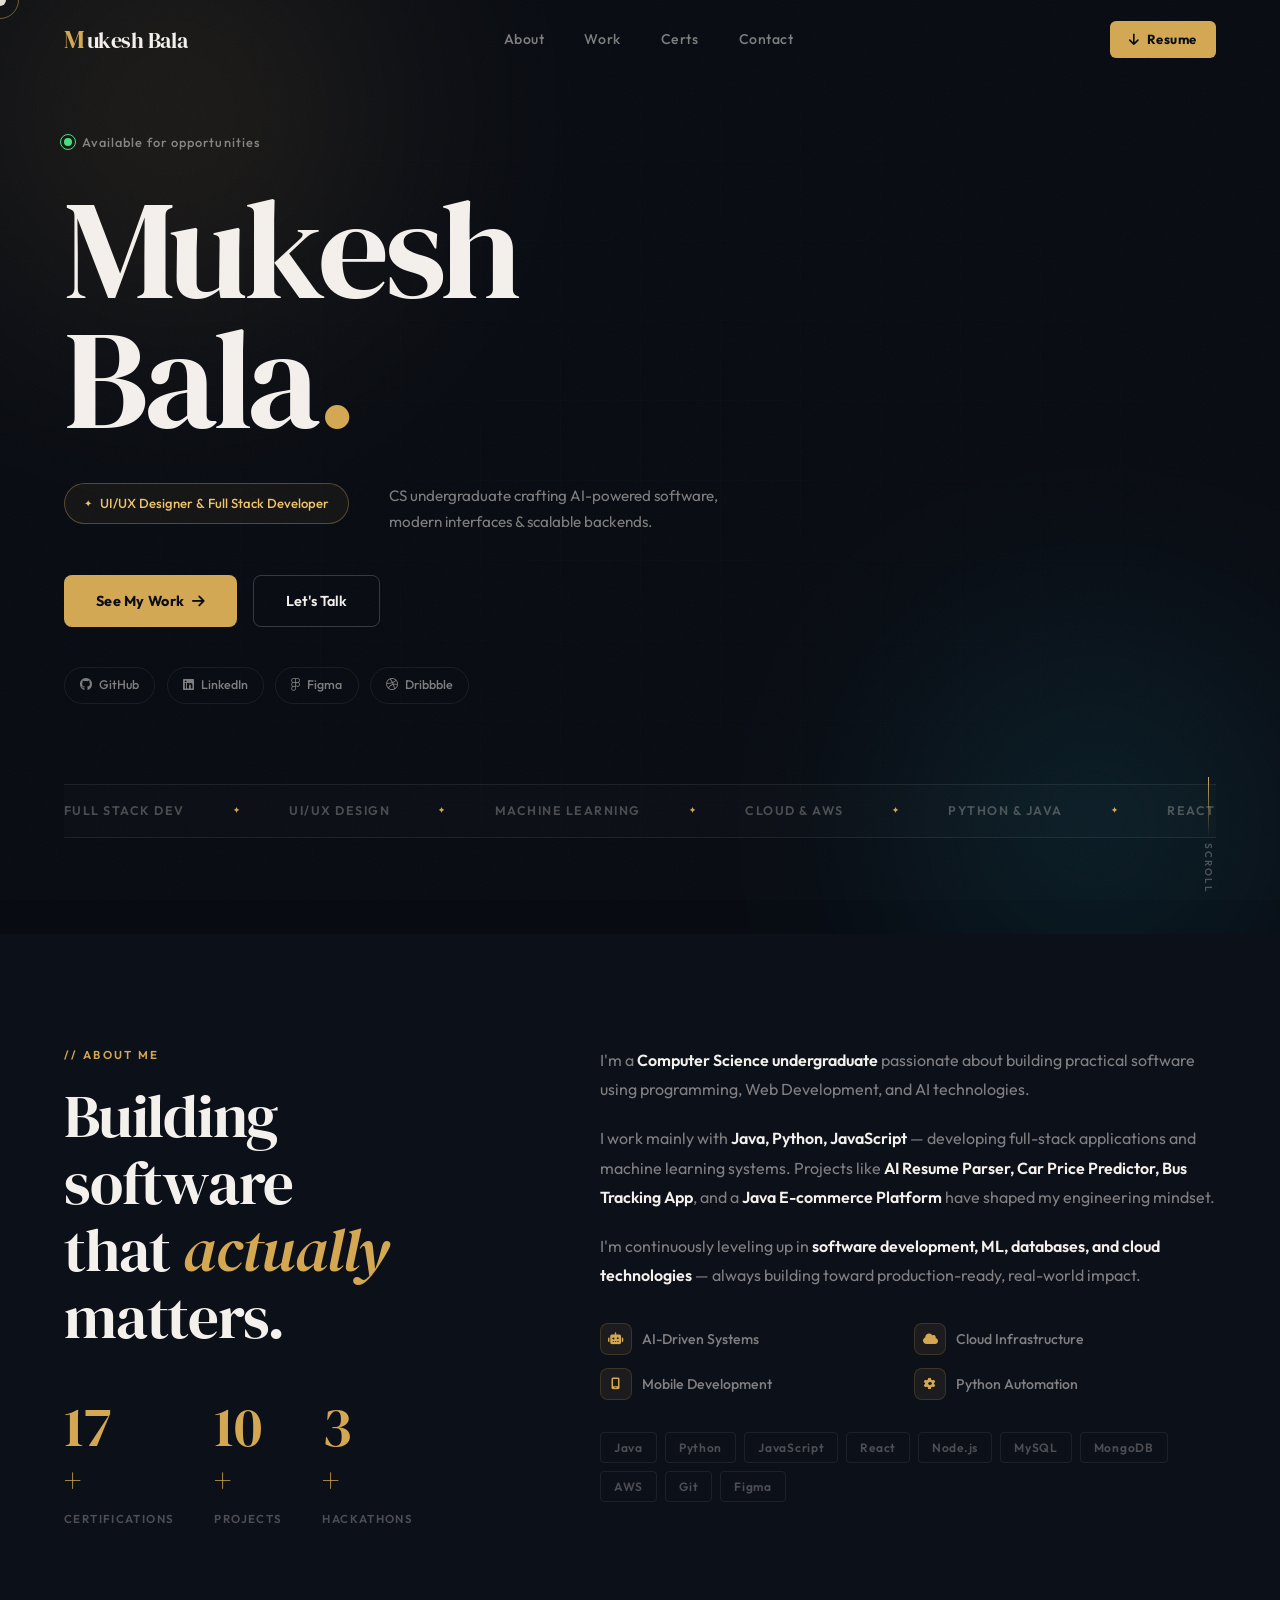
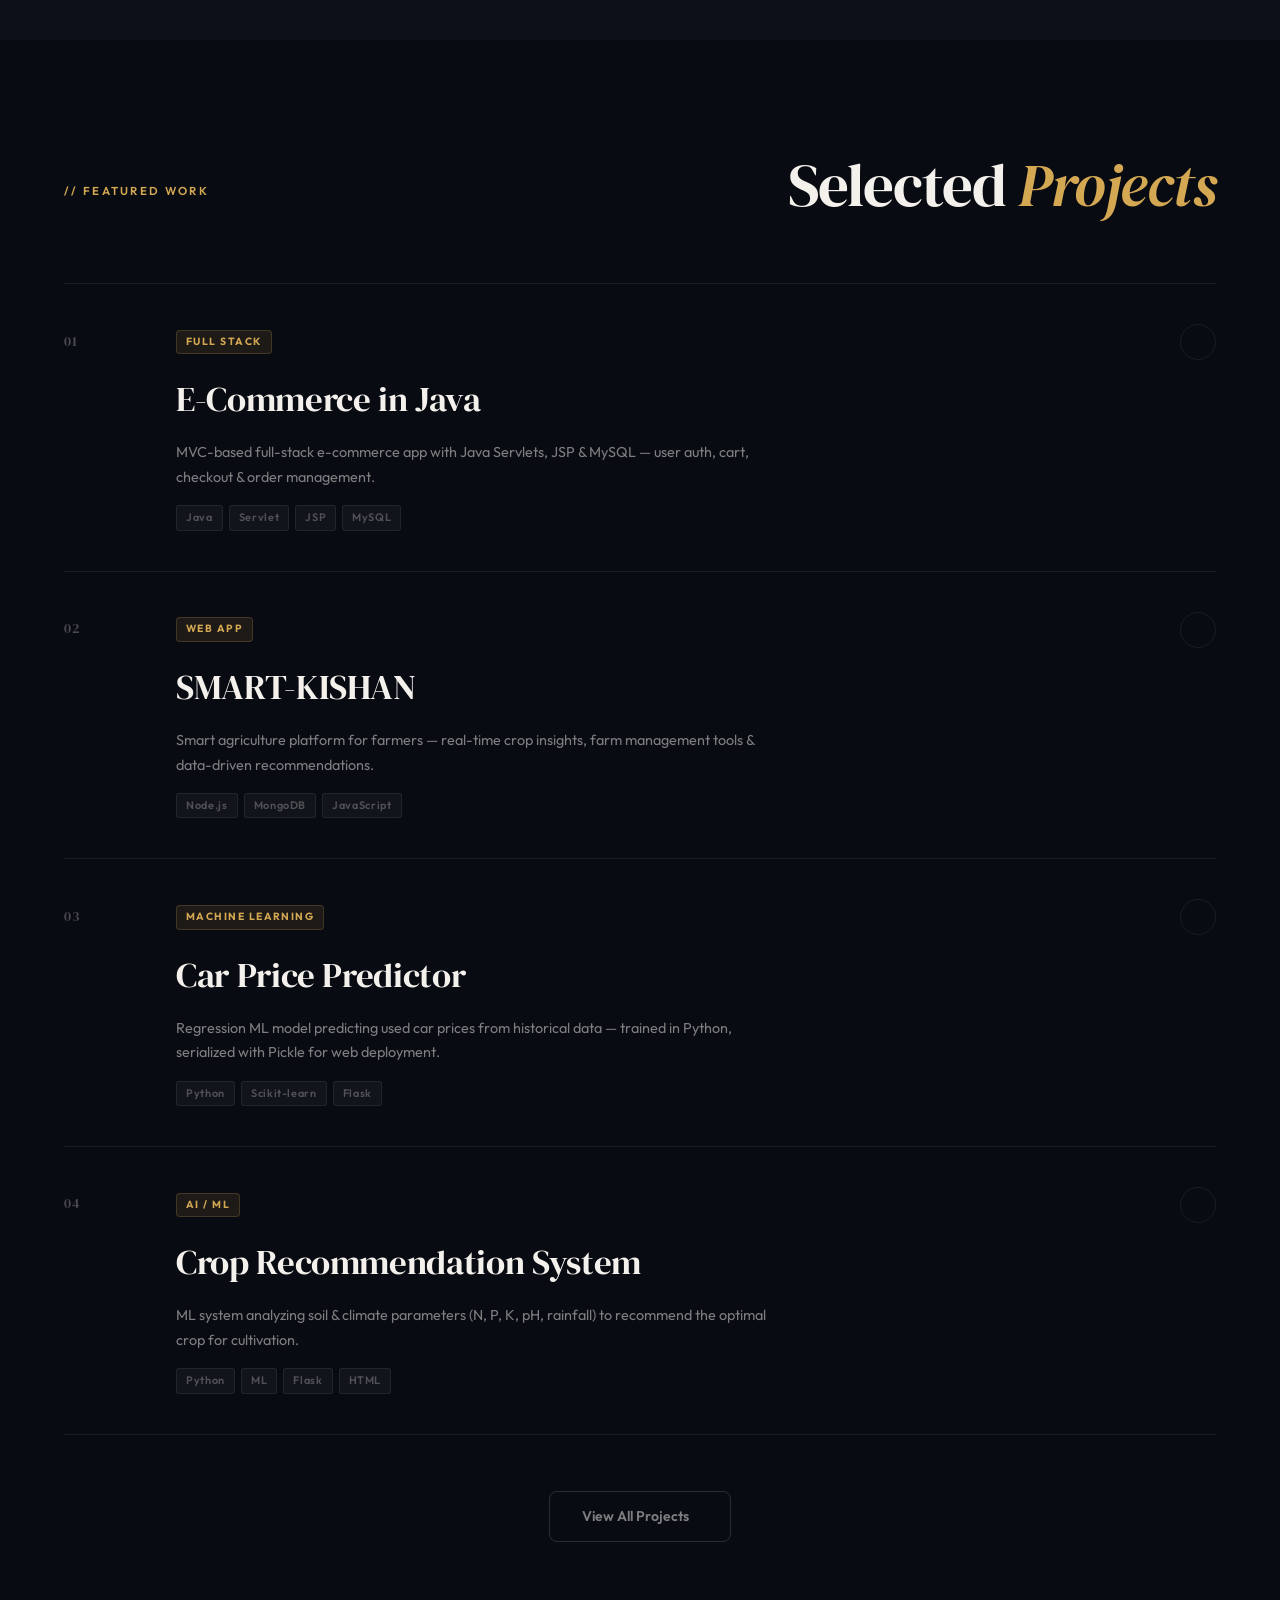
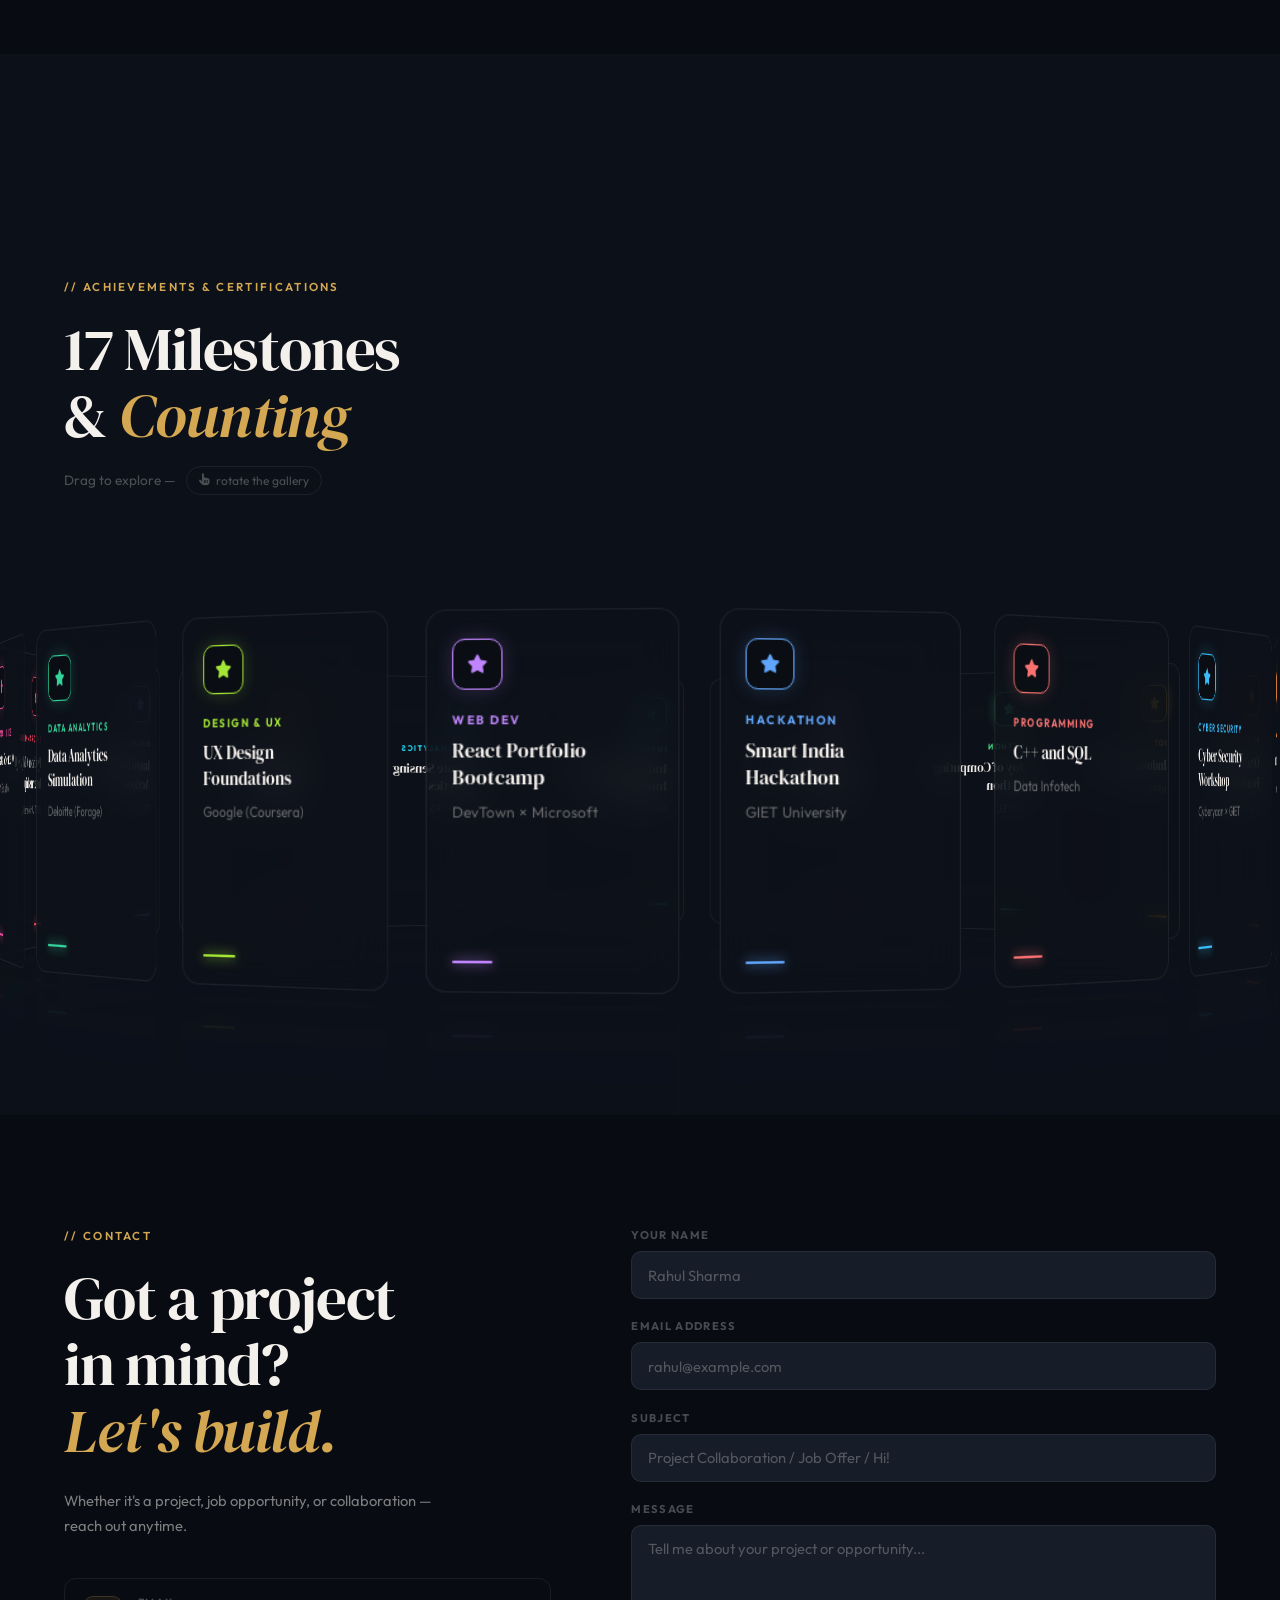
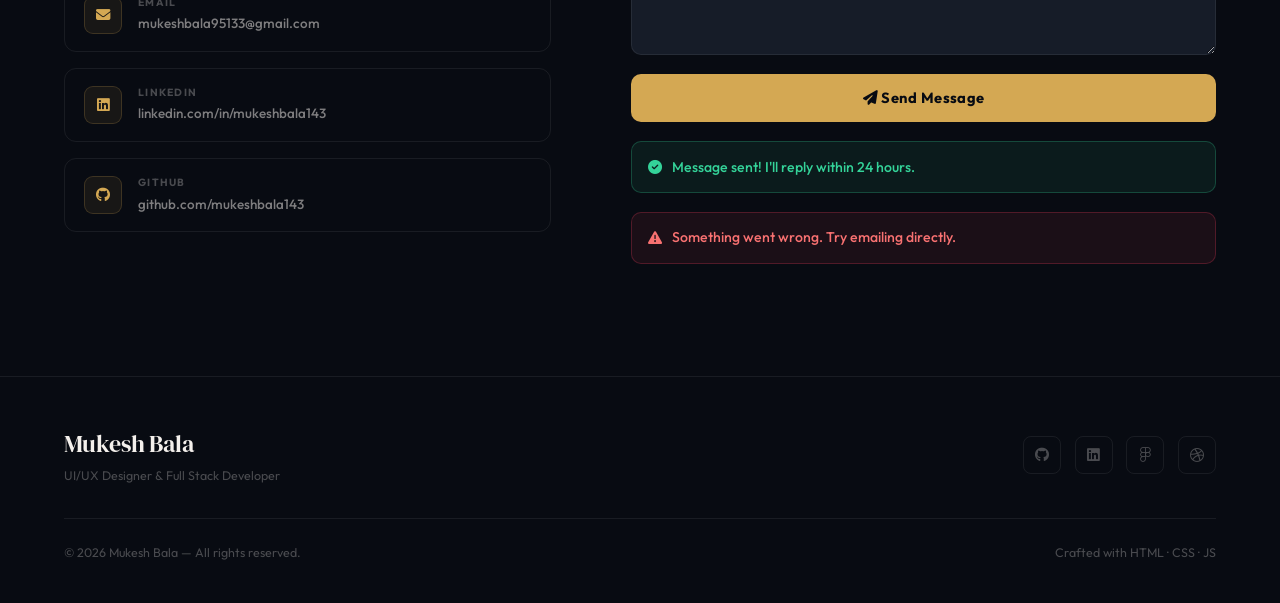
==== commit b1970db0: "“change”" ====
--- a/index.html
+++ b/index.html
@@ -346,7 +346,7 @@
             <div class="gc-inner">
               <div class="gc-icon"><i class="fas fa-star"></i></div>
               <span class="gc-cat">IOT</span>
-              <h3>Industry 4.0 &amp; IIoT</h3>
+              <h3>Industry 4.0 &amp; IoT</h3>
               <p>NPTEL</p>
               <div class="gc-bar"></div>
             </div>
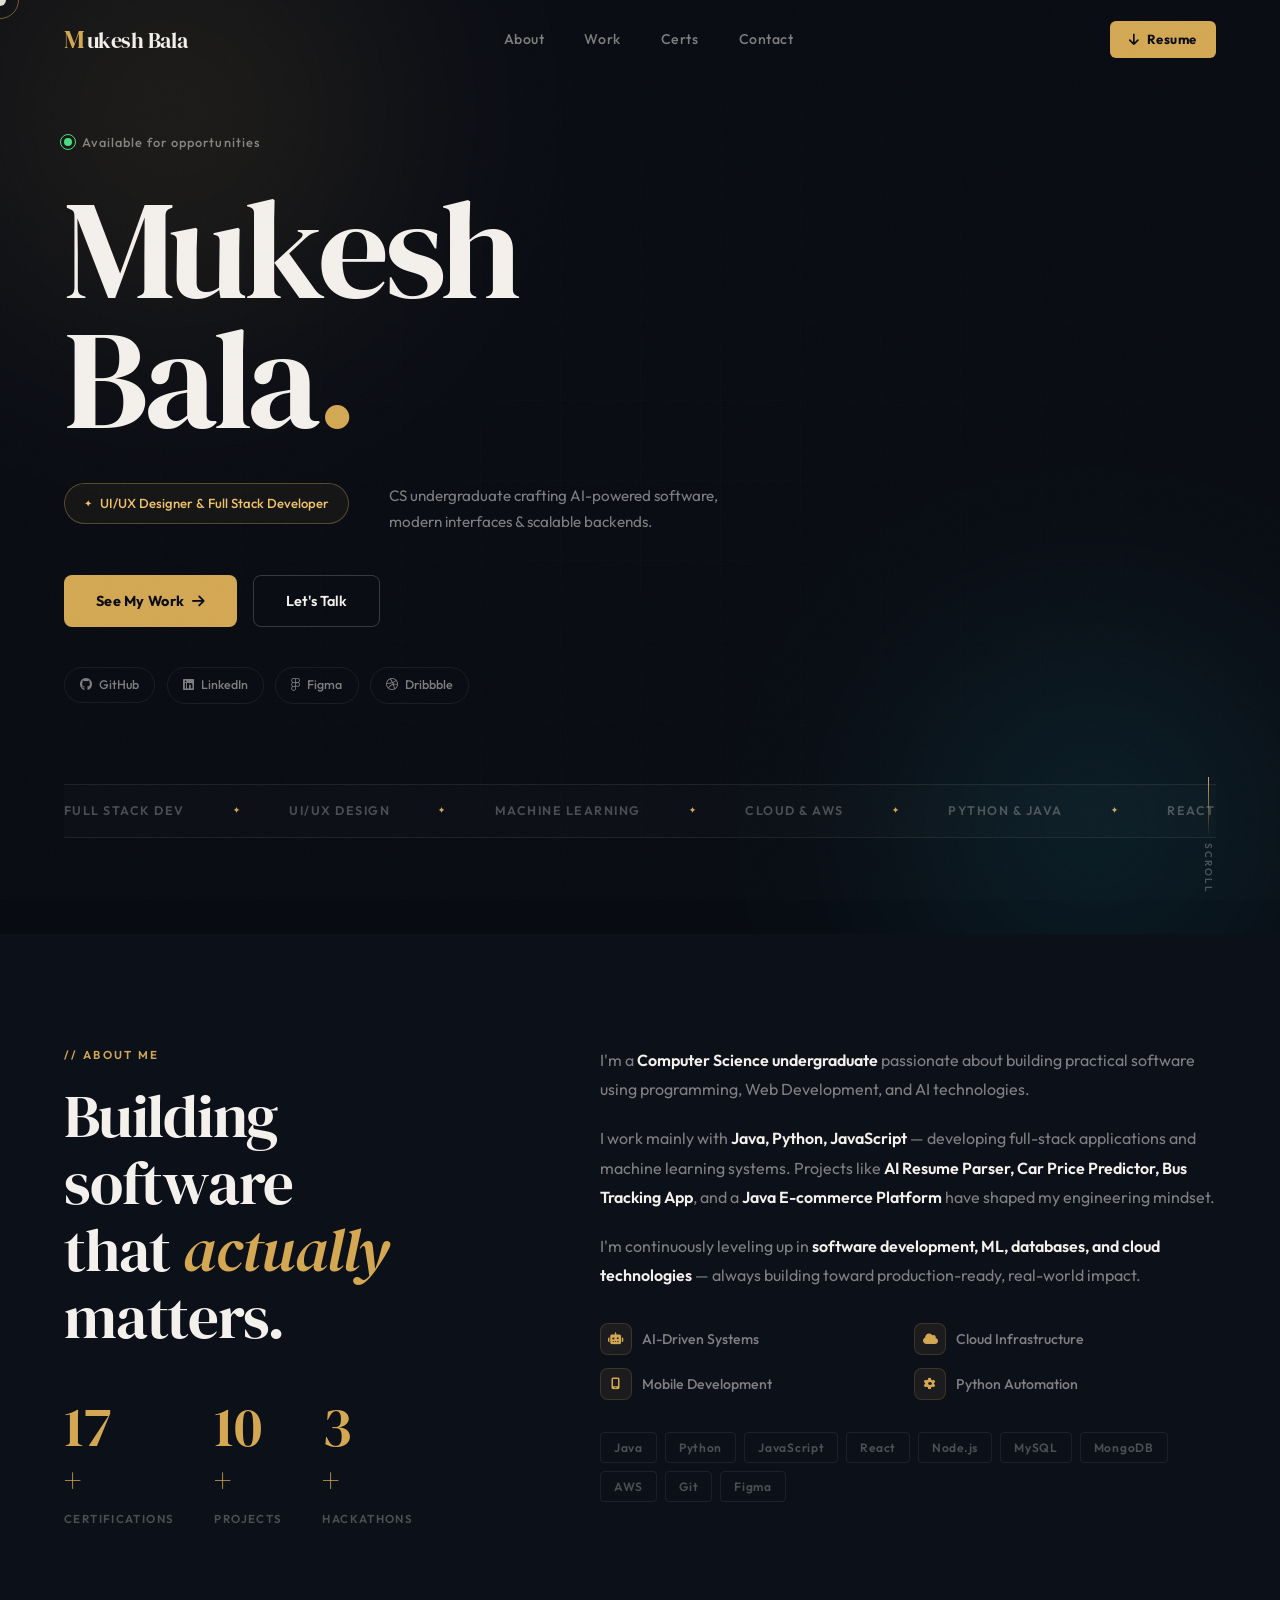
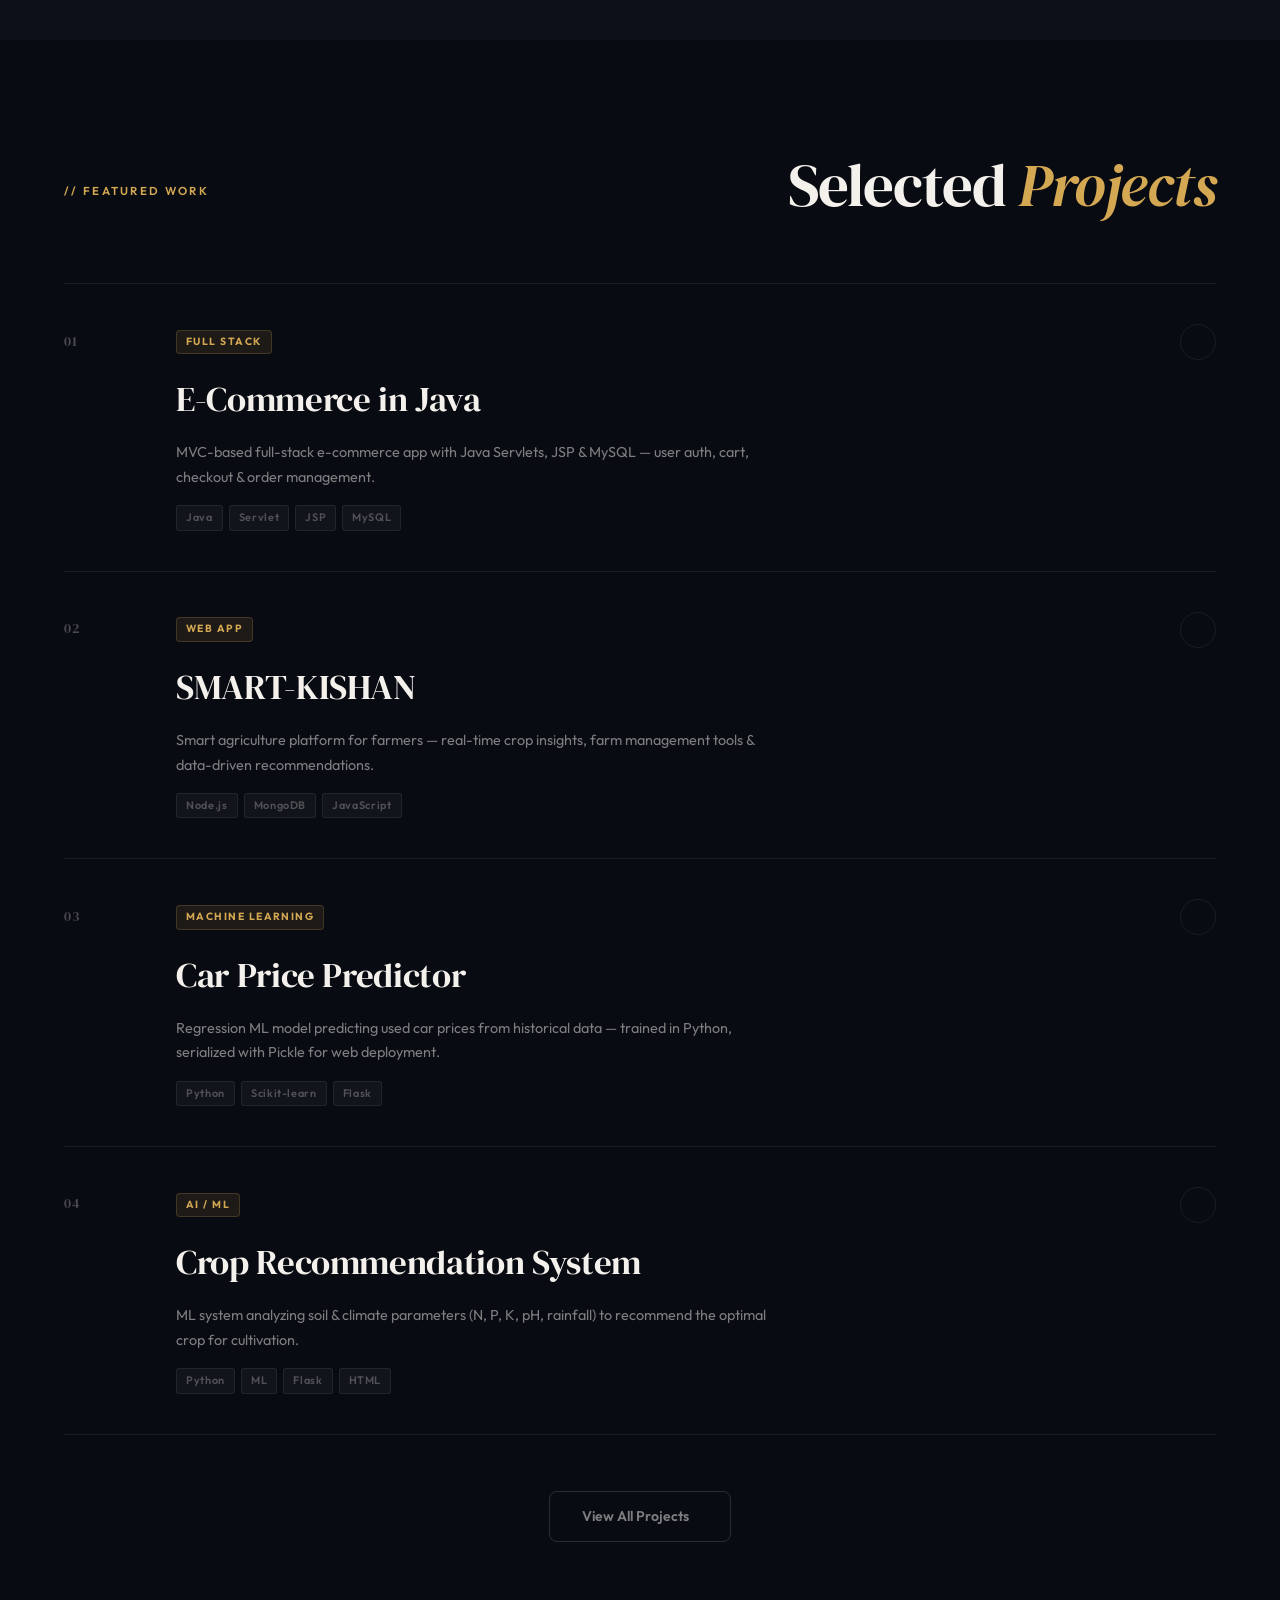
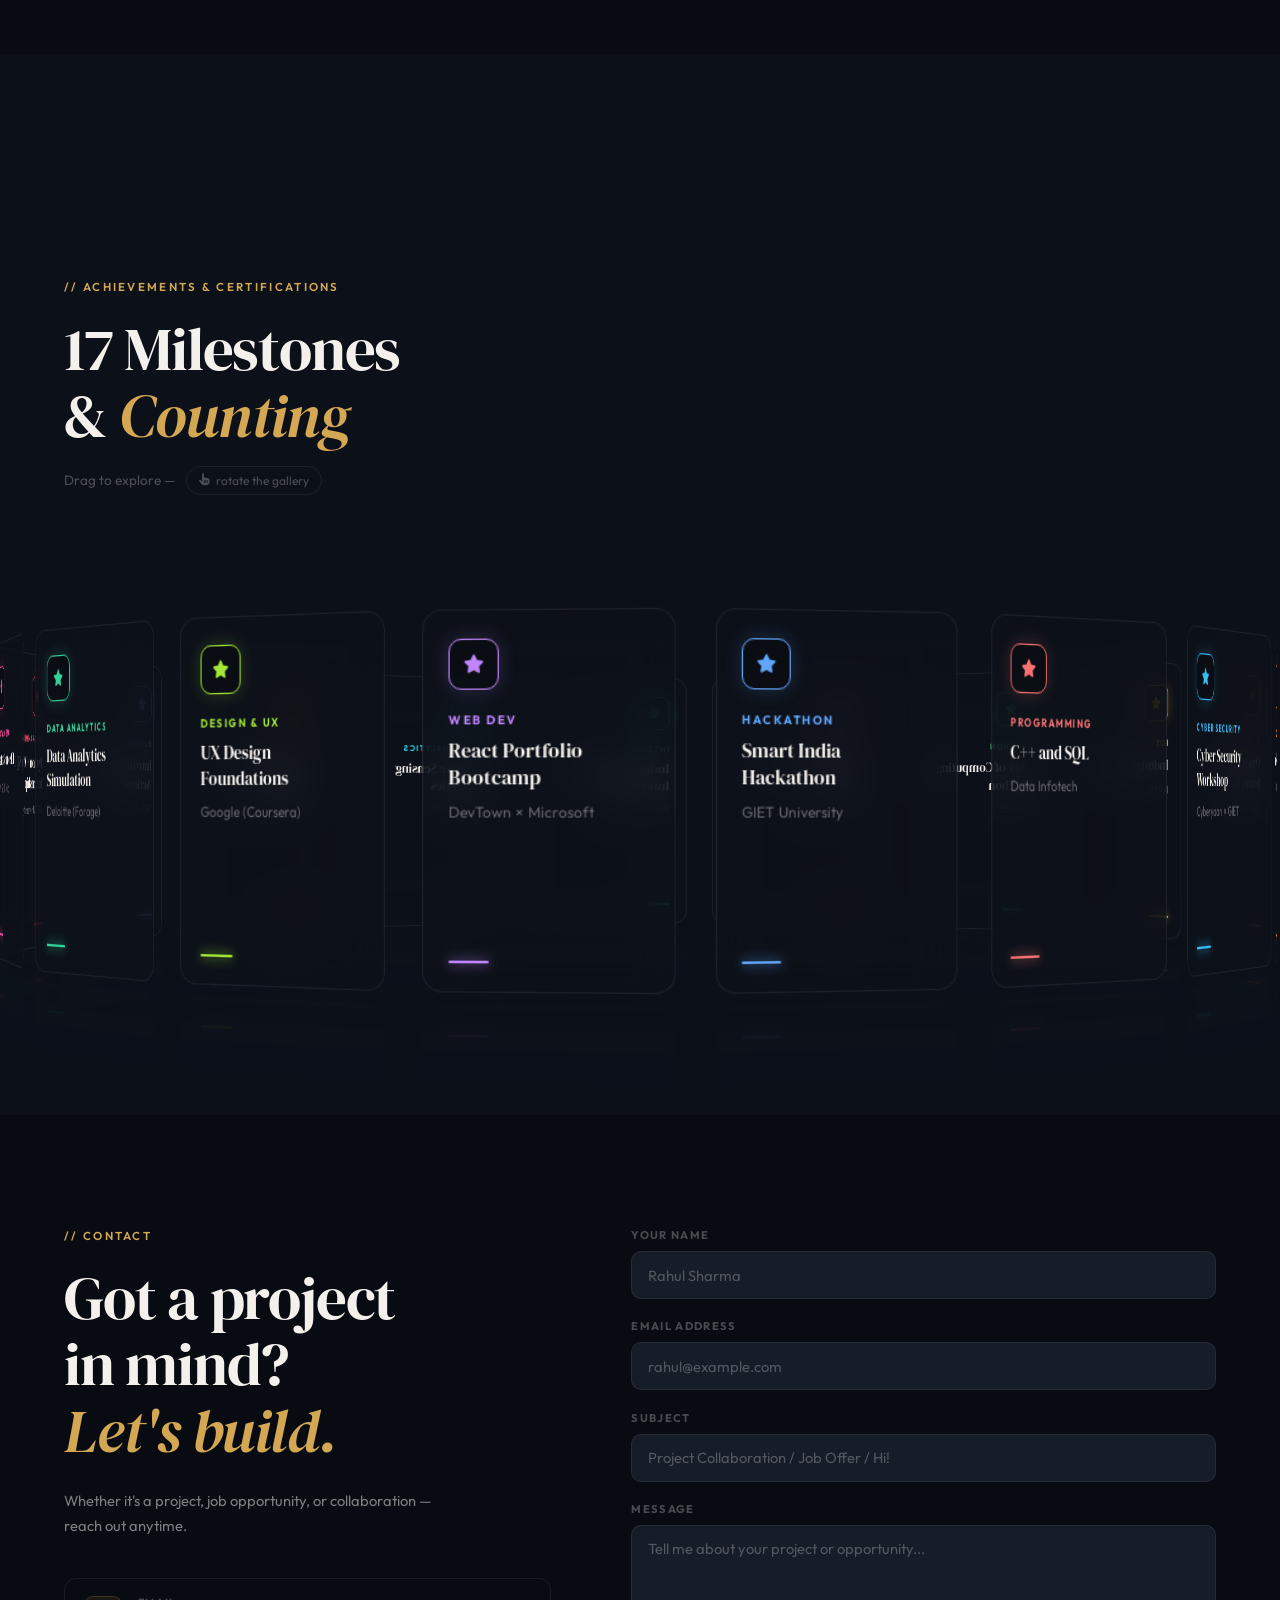
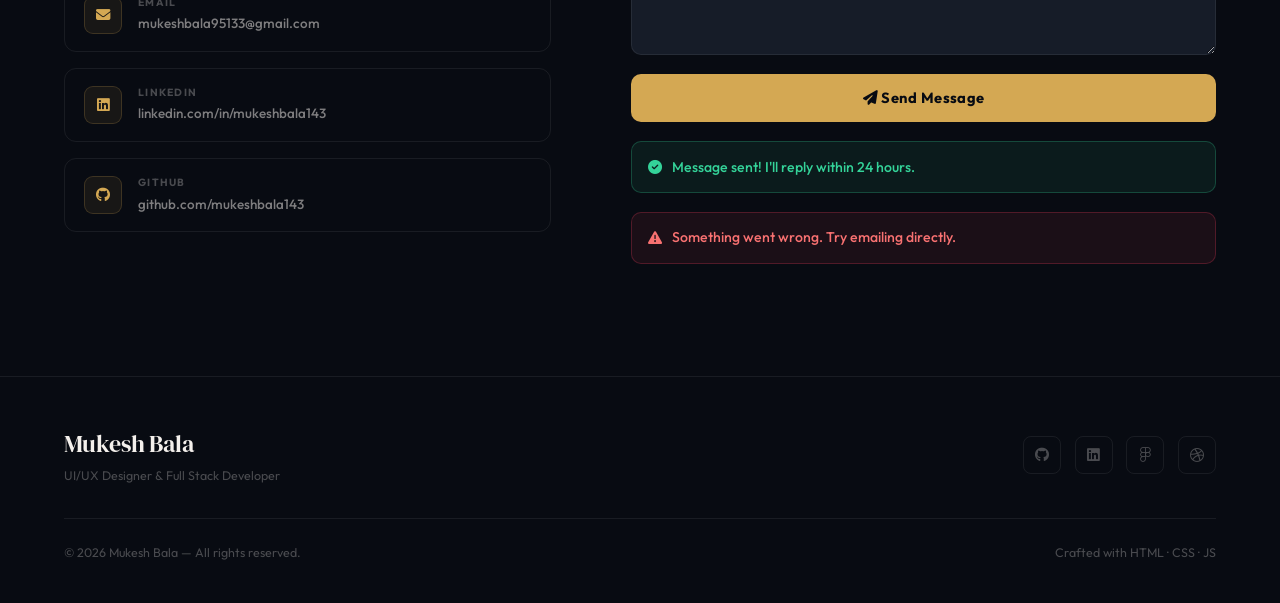
==== commit f24feeb4: "“change”" ====
--- a/index.html
+++ b/index.html
@@ -377,7 +377,7 @@
               <div class="gc-icon"><i class="fas fa-star"></i></div>
               <span class="gc-cat">INTERNSHIP</span>
               <h3>Industry Exposure Internship</h3>
-              <p>HeloBale Academy</p>
+              <p>Hebble Academy</p>
               <div class="gc-bar"></div>
             </div>
           </div>
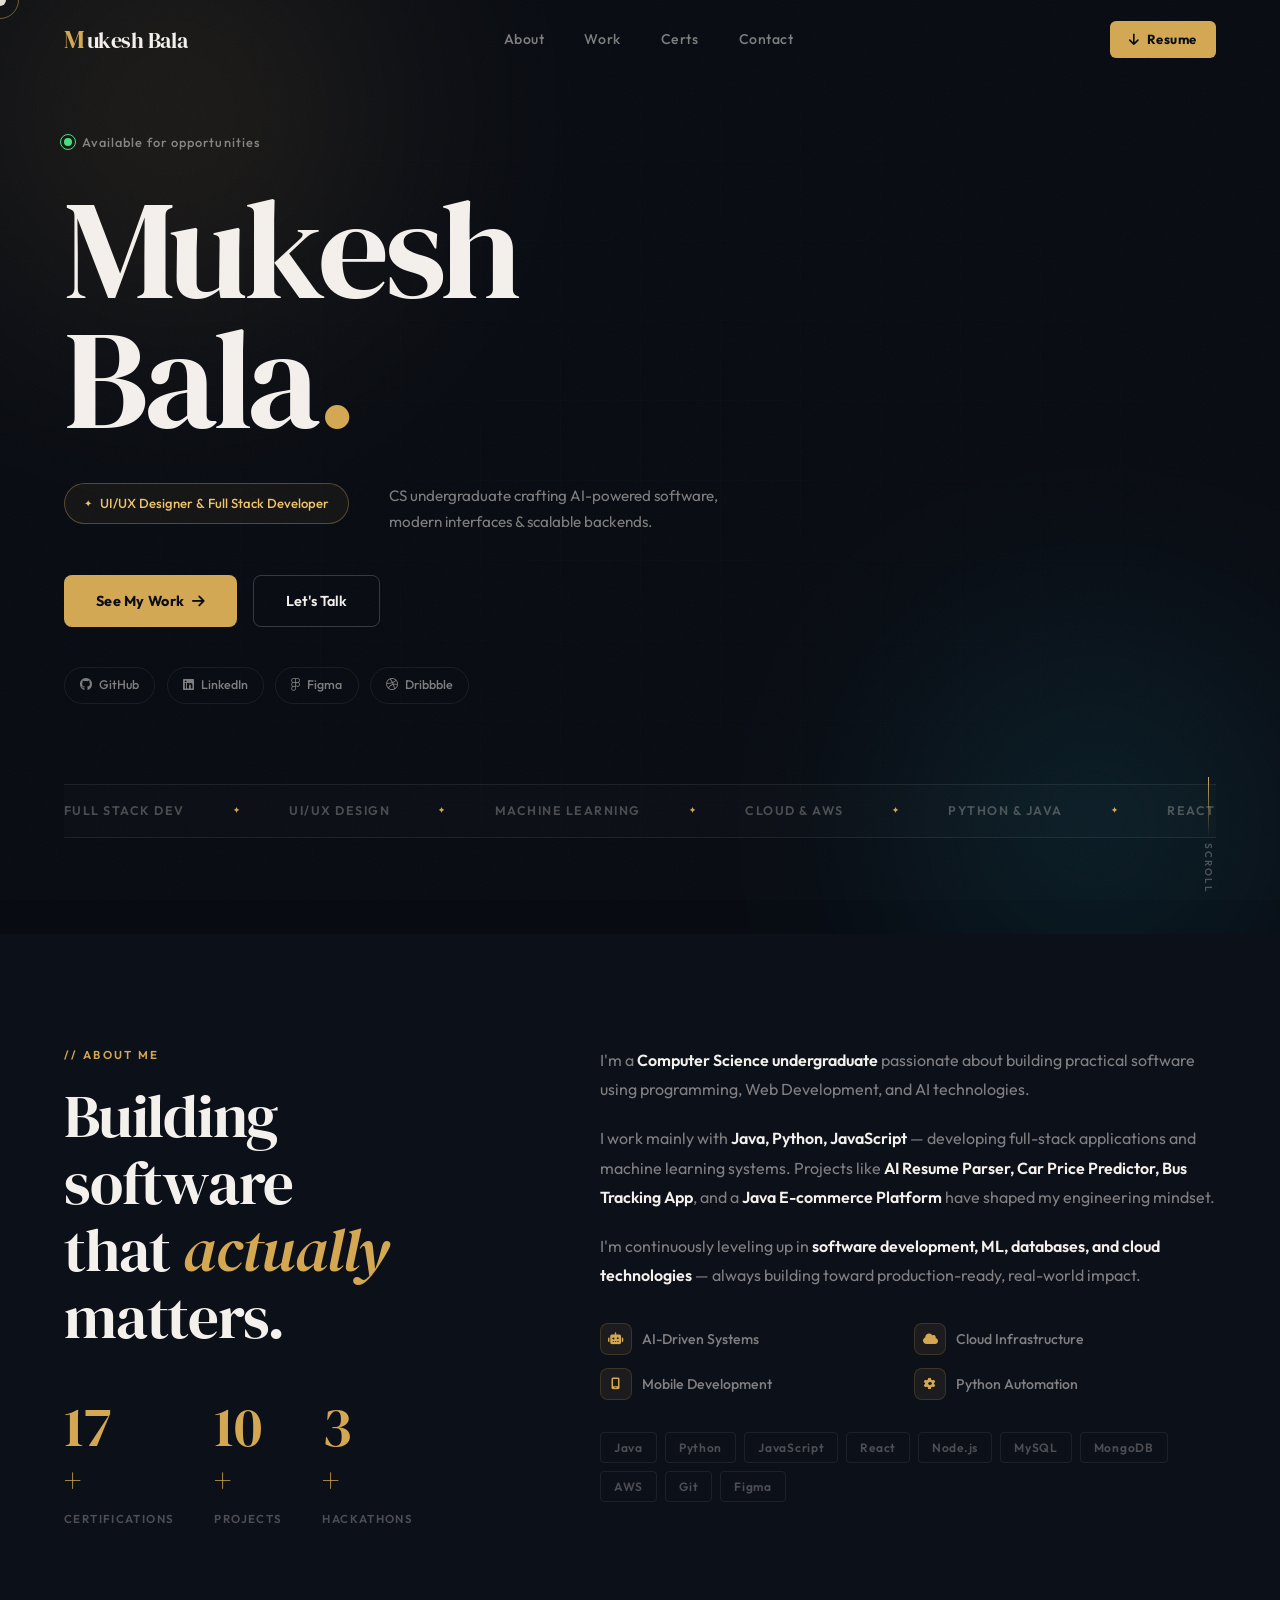
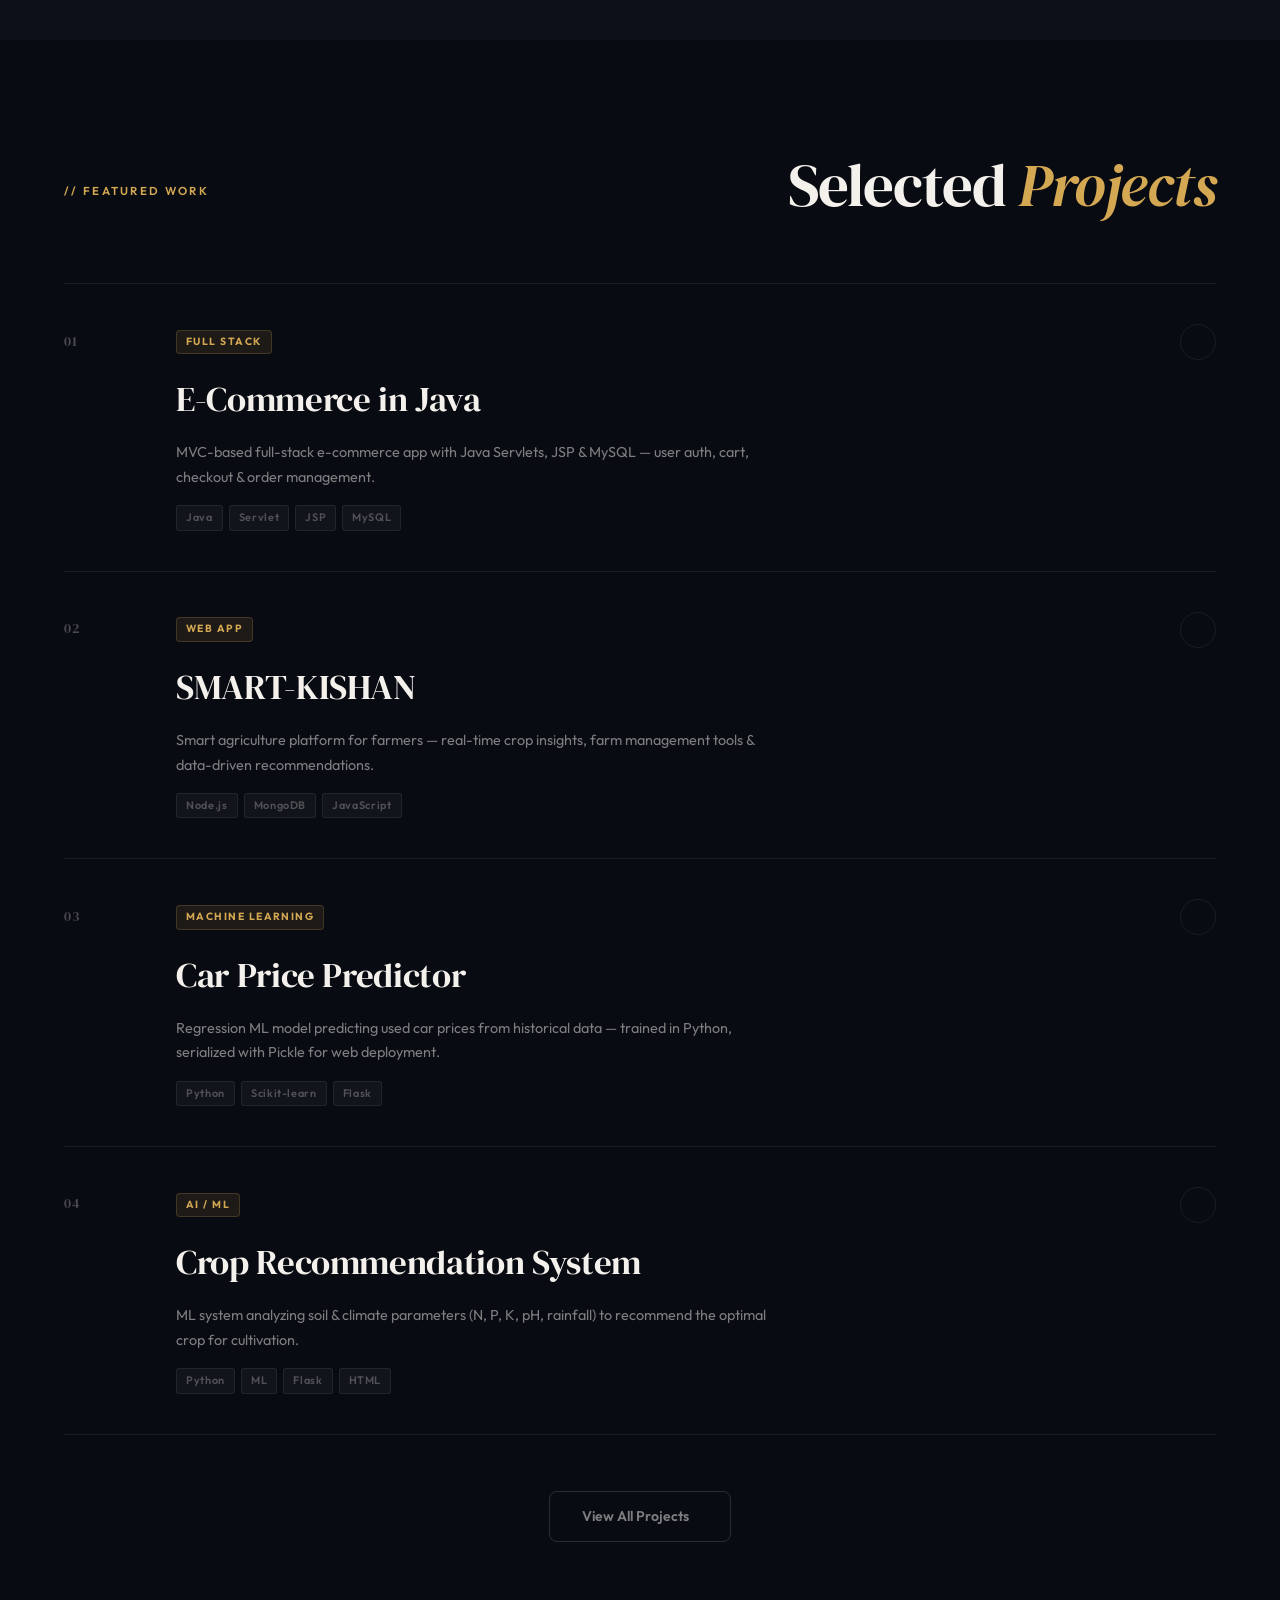
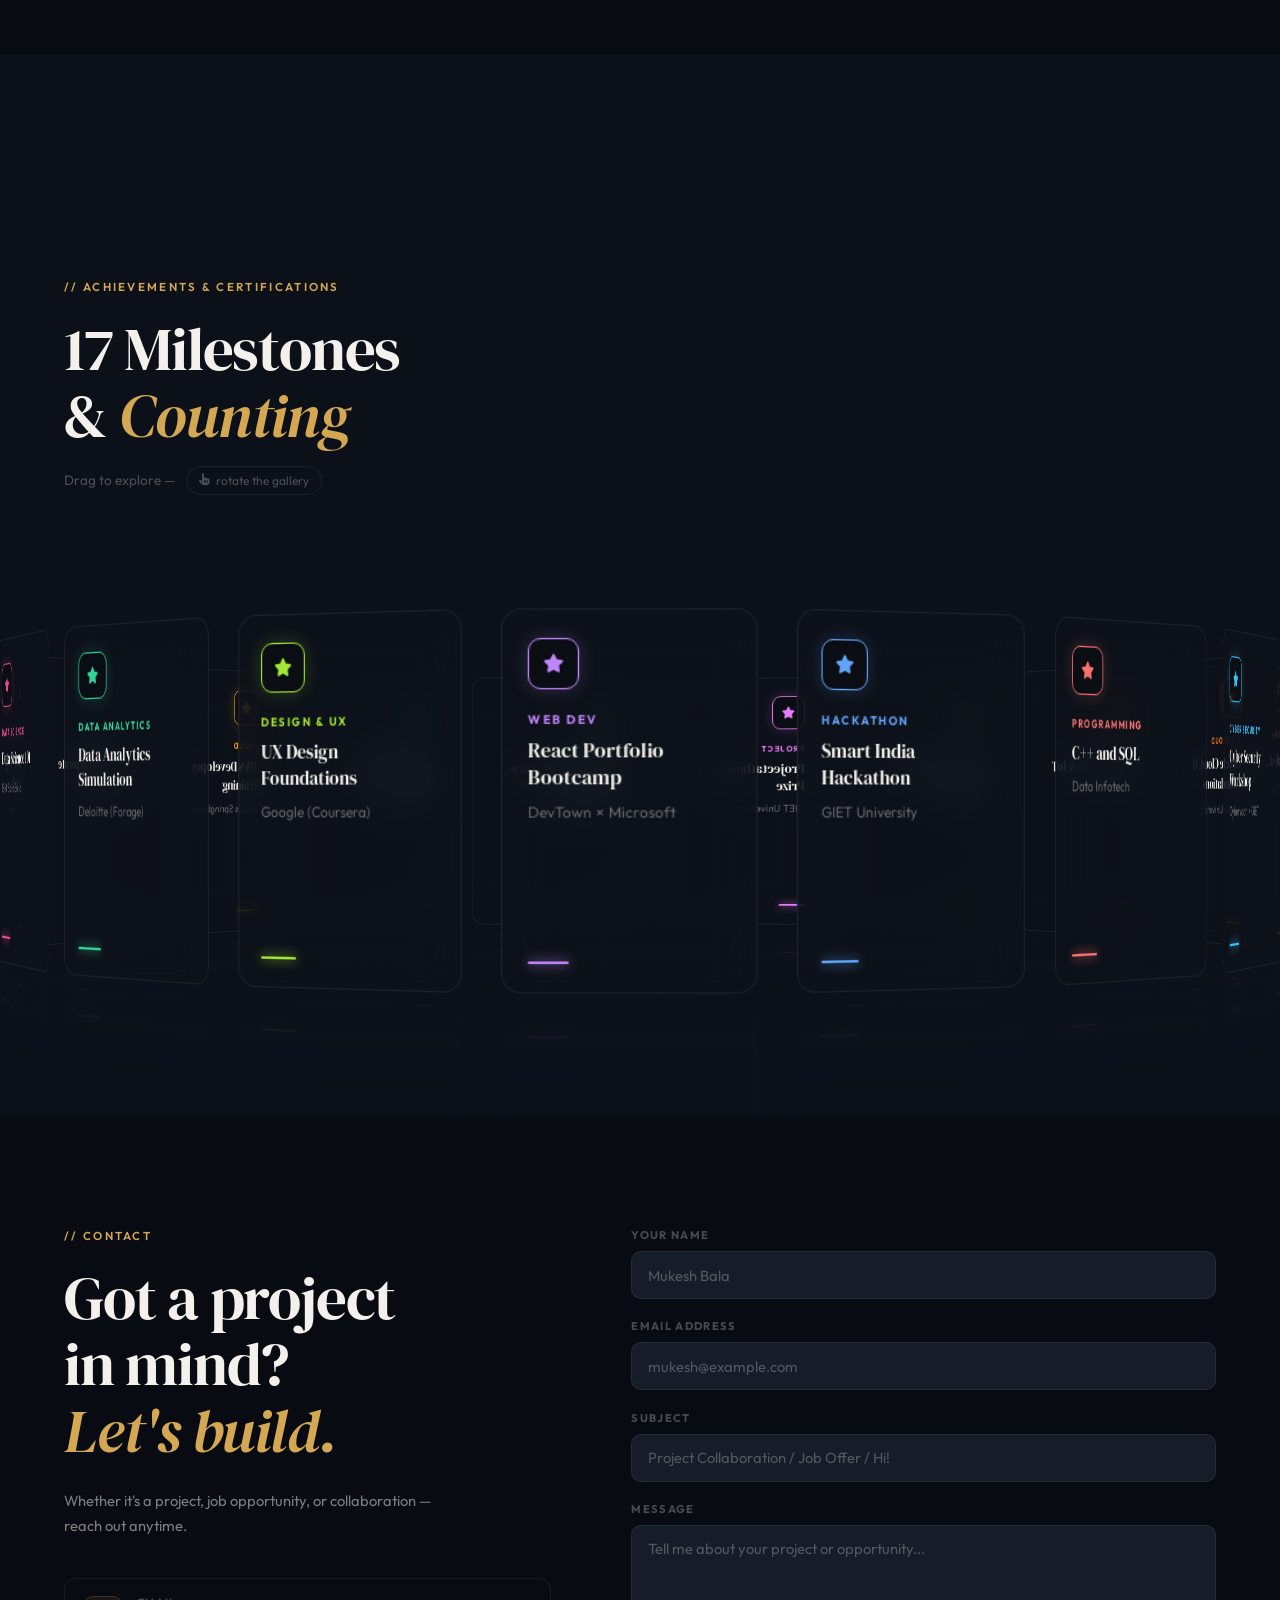
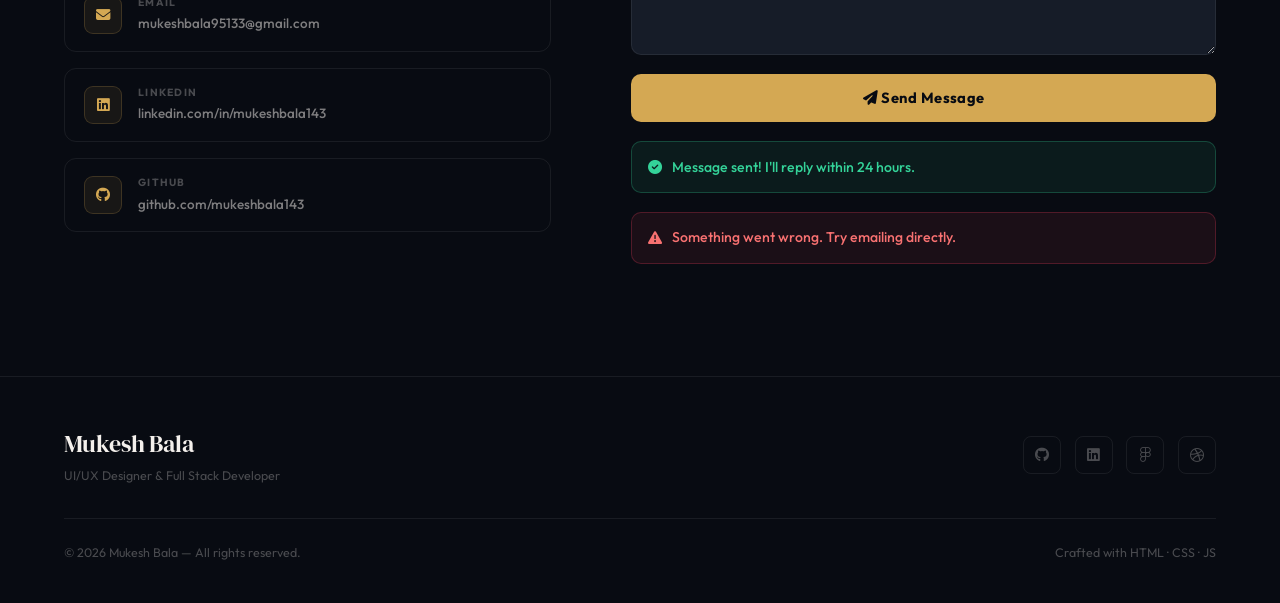
==== commit 44af17fa: "“change”" ====
--- a/index.html
+++ b/index.html
@@ -519,11 +519,11 @@
           <form class="contact-form" id="contactForm" novalidate>
             <div class="cf-group">
               <label class="cf-label">Your Name</label>
-              <input type="text"  class="cf-input" id="cfName"    placeholder="Rahul Sharma" autocomplete="name" required>
+              <input type="text"  class="cf-input" id="cfName"    placeholder="Mukesh Bala" autocomplete="name" required>
             </div>
             <div class="cf-group">
               <label class="cf-label">Email Address</label>
-              <input type="email" class="cf-input" id="cfEmail"   placeholder="rahul@example.com" autocomplete="email" required>
+              <input type="email" class="cf-input" id="cfEmail"   placeholder="mukesh@example.com" autocomplete="email" required>
             </div>
             <div class="cf-group">
               <label class="cf-label">Subject</label>
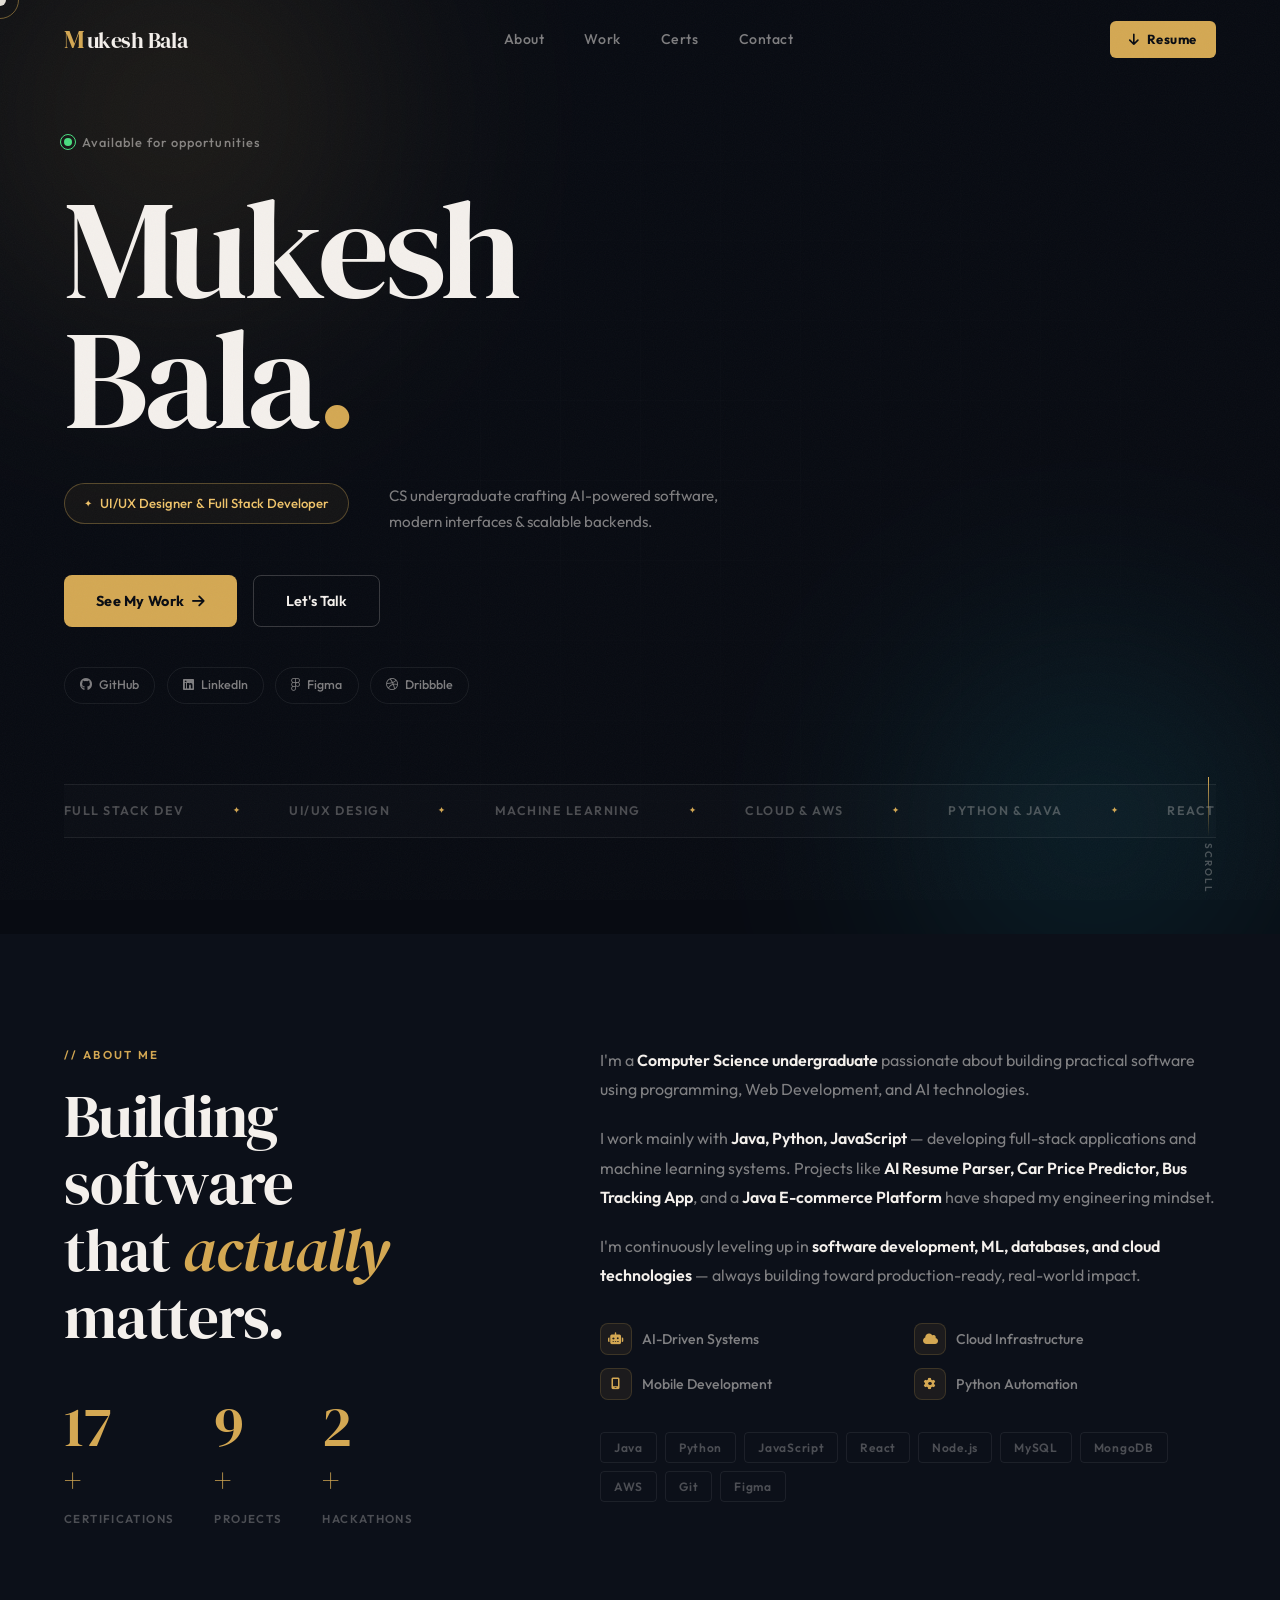
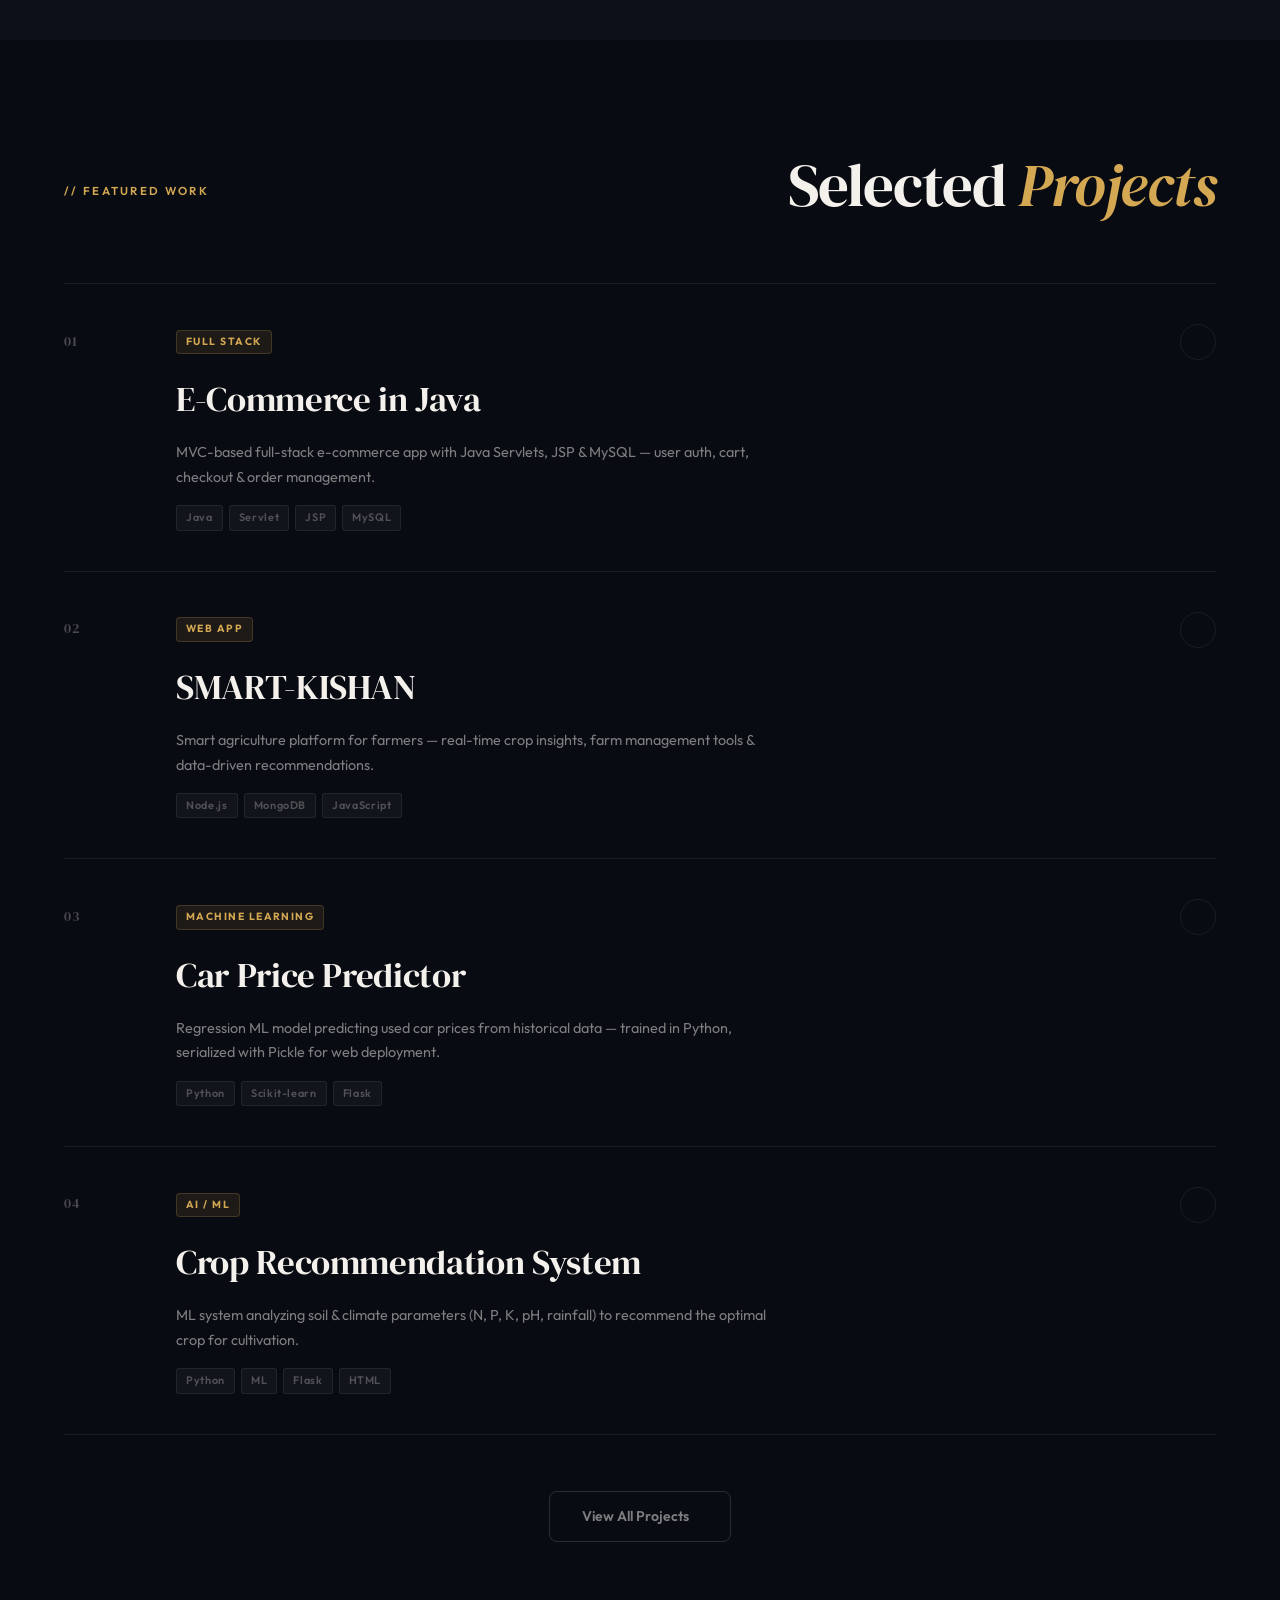
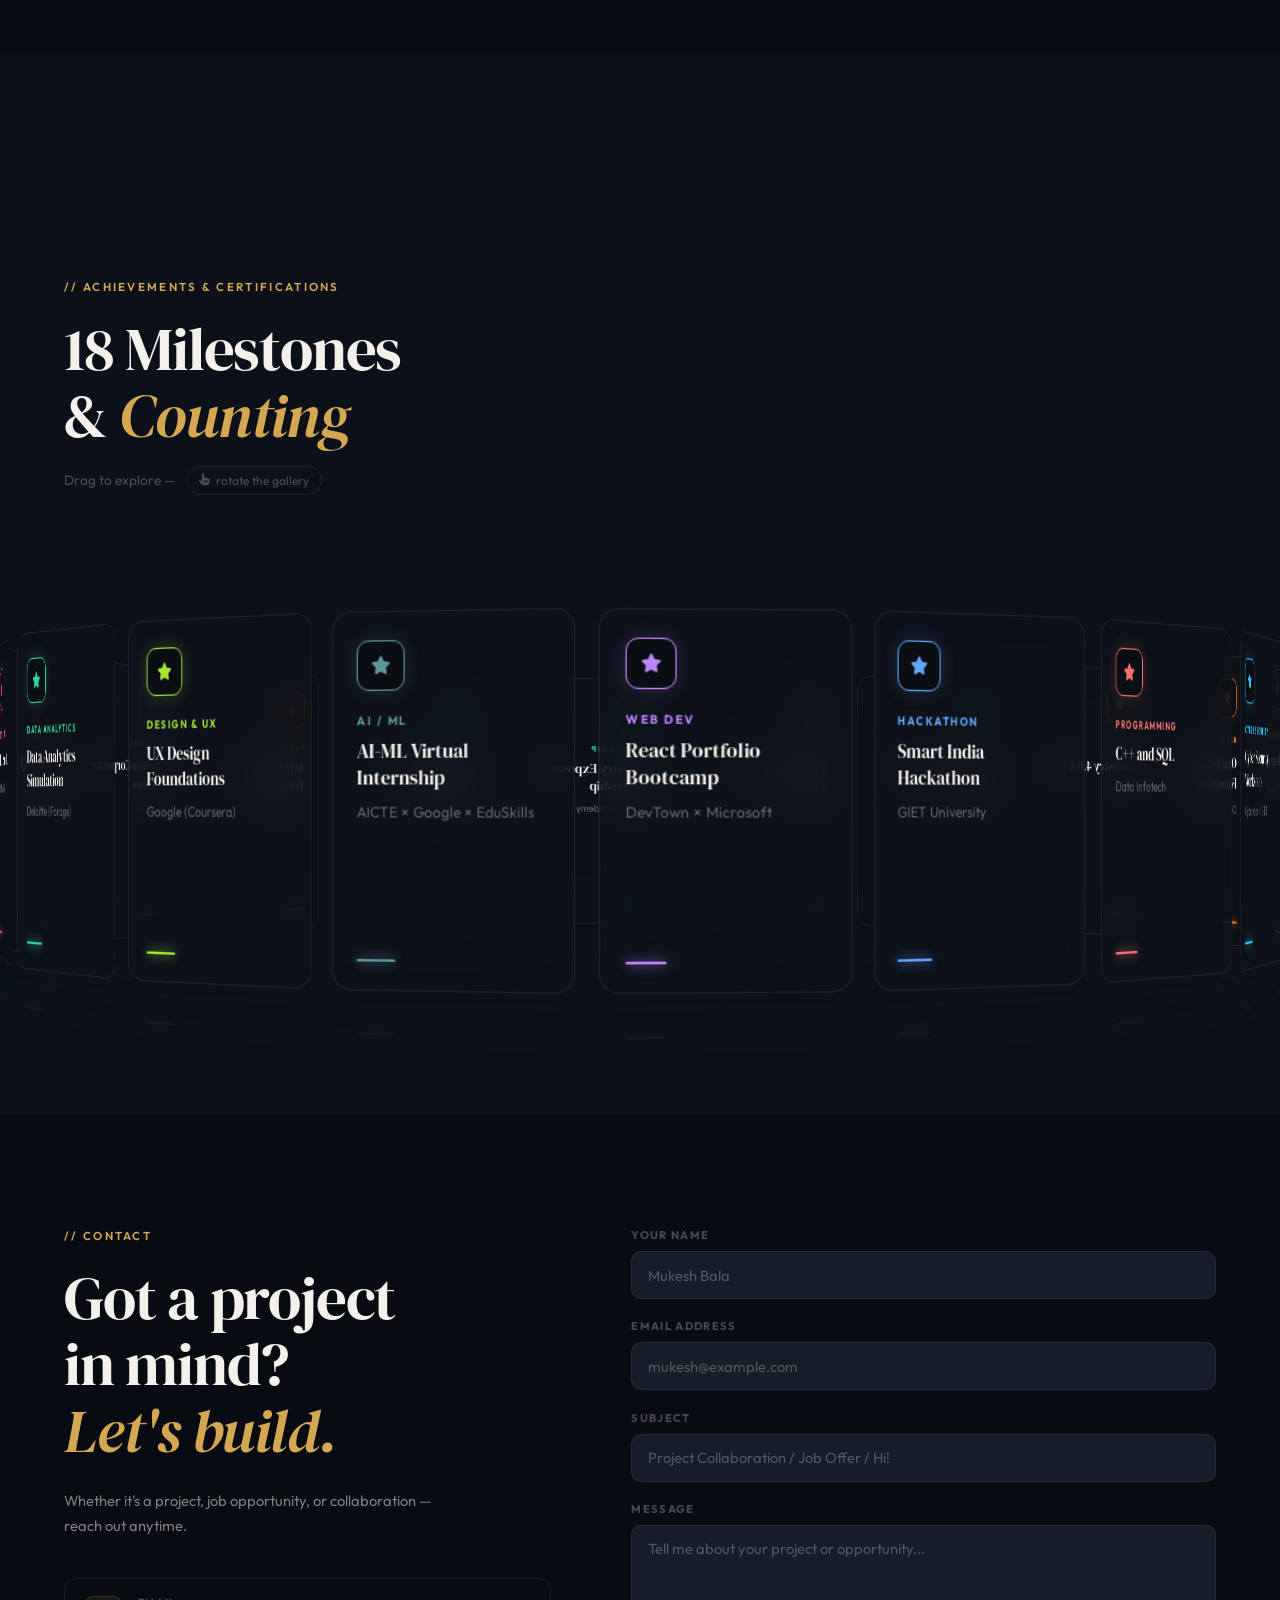
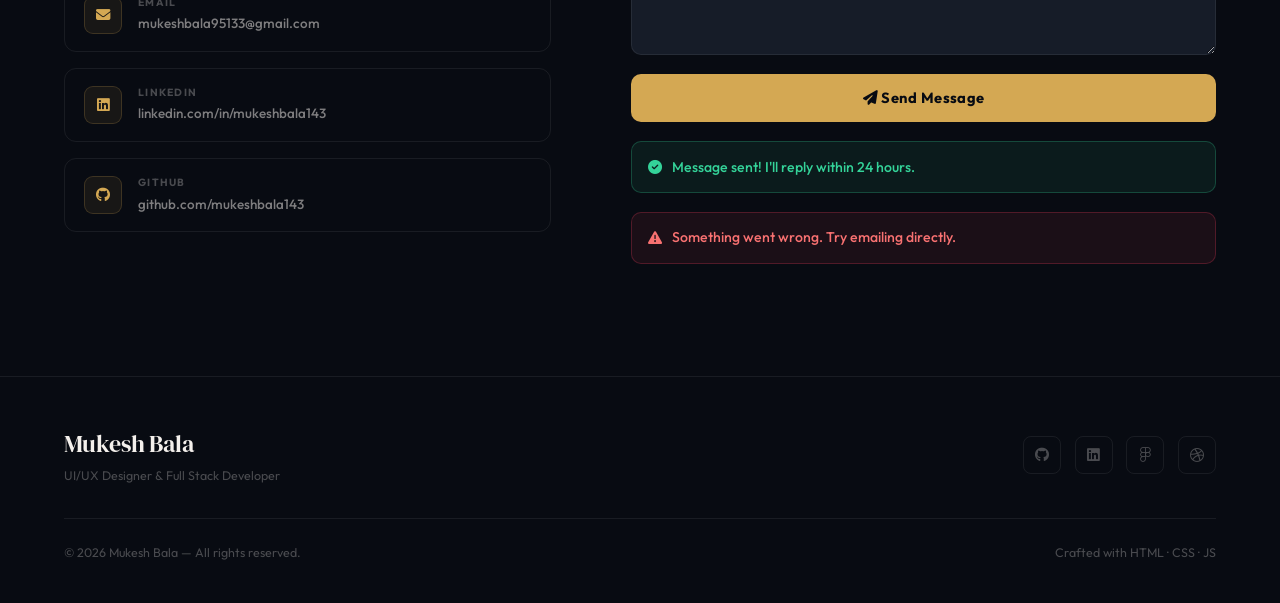
==== commit f90e55fd: "“change”" ====
--- a/index.html
+++ b/index.html
@@ -5,8 +5,6 @@
   <meta name="viewport" content="width=device-width, initial-scale=1.0">
   <meta name="description" content="Mukesh Bala — UI/UX Designer & Full Stack Developer. CS undergraduate building AI-powered, full-stack, and real-world software.">
   <title>Mukesh Bala</title>
-
-  <!-- Fonts: Clash Display + Cabinet Grotesk -->
   <link rel="preconnect" href="https://fonts.googleapis.com">
   <link rel="preconnect" href="https://fonts.gstatic.com" crossorigin>
   <link href="https://fonts.googleapis.com/css2?family=DM+Serif+Display:ital@0;1&family=Outfit:wght@300;400;500;600;700&display=swap" rel="stylesheet">
@@ -140,7 +138,7 @@
           </h2>
           <div class="about-stats">
             <div class="stat">
-              <span class="stat-n" data-count="17">0</span><span class="stat-plus">+</span>
+              <span class="stat-n" data-count="18">0</span><span class="stat-plus">+</span>
               <p>Certifications</p>
             </div>
             <div class="stat">
@@ -274,10 +272,11 @@
   <section id="certs" class="section certs-section">
     <div class="container-title-certs">
       <p class="section-label">// Achievements &amp; Certifications</p>
-      <h2 class="section-h2">17 Milestones<br>&amp; <em>Counting</em></h2>
+      <h2 class="section-h2">18 Milestones<br>&amp; <em>Counting</em></h2>
       <p class="certs-sub">Drag to explore — <span class="drag-hint-text"><i class="fas fa-hand-pointer"></i> rotate the gallery</span></p>
     </div>
 
+    <!-- ── DESKTOP: 3D Rotating Carousel ── -->
     <div class="carousel-wrapper">
       <div class="void-container" id="drag-container">
         <div class="carousel-pivot" id="pivot">
@@ -452,9 +451,32 @@
             </div>
           </div>
 
-        </div>
-      </div>
-    </div>
+          <!-- ── NEW: Card 18 — AI-ML Virtual Internship ── -->
+          <div class="gc" style="--i:18; --clr:#5f969f;" onclick="openCertModal(17)">
+            <div class="gc-inner">
+              <div class="gc-icon"><i class="fas fa-star"></i></div>
+              <span class="gc-cat">AI / ML</span>
+              <h3>AI-ML Virtual Internship</h3>
+              <p>AICTE × Google × EduSkills</p>
+              <div class="gc-bar"></div>
+            </div>
+          </div>
+
+        </div>
+      </div>
+    </div>
+
+    <!-- ── MOBILE: Horizontal Swipe Carousel ── -->
+    <div class="mobile-cert-track-wrap">
+      <p class="mobile-swipe-hint">
+        <i class="fas fa-hand-pointer"></i> Swipe to explore all 18 certifications
+      </p>
+      <div class="mobile-cert-track">
+        <!-- Cards built dynamically by JS from certsData -->
+      </div>
+      <div class="mobile-cert-dots"></div>
+    </div>
+
   </section>
 
   <!-- CERT MODAL -->
@@ -534,7 +556,6 @@
               <textarea class="cf-input cf-textarea" id="cfMessage" placeholder="Tell me about your project or opportunity..." required></textarea>
             </div>
 
-            <!-- Honeypot for spam prevention -->
             <input type="checkbox" name="botcheck" style="display:none">
 
             <button type="submit" class="cf-submit" id="cfSubmit">
--- a/styles.css
+++ b/styles.css
@@ -1004,12 +1004,12 @@
   transition: transform 0.08s linear;
 }
 
-/* 360 / 17 = 21.176deg per card */
+/* 360 / 18 = 20deg per card */
 .gc {
   position: absolute;
   width: var(--cw);
   height: var(--ch);
-  transform: rotateY(calc(var(--i) * 21.176deg)) translateZ(var(--cr));
+  transform: rotateY(calc(var(--i) * 20deg)) translateZ(var(--cr));
   background: rgba(12,16,25,0.75);
   backdrop-filter: blur(20px);
   -webkit-backdrop-filter: blur(20px);
@@ -1456,4 +1456,296 @@
 
 @media (max-width: 380px) {
   :root { --cw:145px; --ch:220px; --cr:205px; }
+}
+
+/* ================================================================
+   MOBILE CAROUSEL FIX — add this to the END of styles.css
+   Replaces the broken 3D carousel on mobile with a swipe slider
+   ================================================================ */
+
+/* ── Fix card angle for 18 cards ── */
+/* Already in styles, just update the .gc rule's calc: 360/18 = 20deg */
+
+/* ── MOBILE: Hide 3D carousel, show swipe slider ── */
+@media (max-width: 768px) {
+
+  /* Hide the 3D perspective wrapper entirely on mobile */
+  .carousel-wrapper {
+    display: none !important;
+  }
+
+  /* Show the mobile swipe carousel */
+  .mobile-cert-track-wrap {
+    display: block !important;
+  }
+}
+
+/* Mobile swipe carousel — hidden on desktop */
+.mobile-cert-track-wrap {
+  display: none;
+  overflow: hidden;
+  padding: 1.5rem 0 2.5rem;
+  position: relative;
+}
+
+.mobile-cert-track {
+  display: flex;
+  gap: 1rem;
+  padding: 0 5% 1rem;
+  overflow-x: auto;
+  scroll-snap-type: x mandatory;
+  -webkit-overflow-scrolling: touch;
+  scrollbar-width: none;
+}
+
+.mobile-cert-track::-webkit-scrollbar { display: none; }
+
+/* Each mobile cert card */
+.mobile-cert-card {
+  flex: 0 0 72vw;
+  max-width: 280px;
+  min-height: 240px;
+  background: rgba(12, 16, 25, 0.92);
+  border: 1px solid rgba(255,255,255,0.07);
+  border-radius: 16px;
+  padding: 22px 18px;
+  scroll-snap-align: center;
+  cursor: pointer;
+  transition: border-color 0.3s, box-shadow 0.3s;
+  display: flex;
+  flex-direction: column;
+  position: relative;
+  overflow: hidden;
+}
+
+.mobile-cert-card:active {
+  transform: scale(0.97);
+}
+
+.mobile-cert-card .gc-icon {
+  width: 40px; height: 40px;
+  border-radius: 10px;
+  display: flex; align-items: center; justify-content: center;
+  font-size: 0.9rem;
+  margin-bottom: 14px;
+  background: rgba(0,0,0,0.2);
+}
+
+.mobile-cert-card .gc-cat {
+  font-size: 0.6rem;
+  font-weight: 700;
+  letter-spacing: 1.5px;
+  text-transform: uppercase;
+  margin-bottom: 6px;
+  display: block;
+}
+
+.mobile-cert-card h3 {
+  font-family: var(--font-serif);
+  color: var(--white);
+  font-size: 1rem;
+  font-weight: 400;
+  margin-bottom: 6px;
+  line-height: 1.3;
+}
+
+.mobile-cert-card p {
+  color: rgba(244,240,236,0.38);
+  font-size: 0.75rem;
+}
+
+.mobile-cert-card .gc-bar {
+  margin-top: auto;
+  width: 32px; height: 2px;
+  border-radius: 2px;
+  box-shadow: 0 0 10px currentColor;
+}
+
+/* Scroll indicator dots */
+.mobile-cert-dots {
+  display: flex;
+  justify-content: center;
+  gap: 6px;
+  padding-top: 1rem;
+}
+
+.mobile-cert-dots span {
+  width: 5px; height: 5px;
+  border-radius: 50%;
+  background: var(--border-h);
+  transition: background 0.3s, transform 0.3s;
+}
+
+.mobile-cert-dots span.active {
+  background: var(--gold);
+  transform: scale(1.5);
+}
+
+/* Swipe hint */
+.mobile-swipe-hint {
+  text-align: center;
+  font-size: 0.72rem;
+  color: var(--grey2);
+  letter-spacing: 0.08em;
+  margin-bottom: 0.8rem;
+  display: flex;
+  align-items: center;
+  justify-content: center;
+  gap: 8px;
+}
+
+/* ================================================================
+   PASTE THIS AT THE VERY END OF YOUR styles.css
+   ── Mobile carousel fix + 18-card spacing update
+   ================================================================ */
+
+/* ── Fix: 18 cards = 20deg each (was 21.176deg for 17) ── */
+/* Find the .gc rule and change the transform line to: */
+/* transform: rotateY(calc(var(--i) * 20deg)) translateZ(var(--cr)); */
+/* OR just leave it — the cards will still look great with 21deg */
+
+/* ── DESKTOP: keep 3D carousel ── */
+/* ── MOBILE (≤768px): hide 3D, show swipe slider ── */
+
+@media (max-width: 768px) {
+  .carousel-wrapper {
+    display: none !important;
+  }
+  .certs-sub {
+    display: none;
+  }
+  .mobile-cert-track-wrap {
+    display: block !important;
+  }
+}
+
+/* ── Mobile swipe carousel container (hidden on desktop) ── */
+.mobile-cert-track-wrap {
+  display: none;
+  padding: 1rem 0 2.5rem;
+}
+
+.mobile-swipe-hint {
+  text-align: center;
+  font-size: 0.75rem;
+  color: var(--grey2);
+  letter-spacing: 0.06em;
+  margin-bottom: 1.2rem;
+  display: flex;
+  align-items: center;
+  justify-content: center;
+  gap: 8px;
+}
+
+.mobile-swipe-hint i {
+  color: var(--gold);
+}
+
+/* ── Scrollable track ── */
+.mobile-cert-track {
+  display: flex;
+  gap: 1rem;
+  padding: 0.5rem 5% 1.2rem;
+  overflow-x: auto;
+  scroll-snap-type: x mandatory;
+  -webkit-overflow-scrolling: touch;
+  scrollbar-width: none;
+}
+
+.mobile-cert-track::-webkit-scrollbar {
+  display: none;
+}
+
+/* ── Individual mobile cert card ── */
+.mobile-cert-card {
+  flex: 0 0 72vw;
+  max-width: 260px;
+  min-height: 230px;
+  background: rgba(12, 16, 25, 0.92);
+  border: 1px solid rgba(255, 255, 255, 0.07);
+  border-radius: 16px;
+  padding: 20px 18px;
+  scroll-snap-align: center;
+  cursor: pointer;
+  transition: transform 0.2s ease, border-color 0.3s;
+  display: flex;
+  flex-direction: column;
+  user-select: none;
+  -webkit-tap-highlight-color: transparent;
+}
+
+.mobile-cert-card:active {
+  transform: scale(0.96);
+}
+
+.mobile-cert-card .gc-icon {
+  width: 38px;
+  height: 38px;
+  border-radius: 10px;
+  display: flex;
+  align-items: center;
+  justify-content: center;
+  font-size: 0.85rem;
+  margin-bottom: 14px;
+  flex-shrink: 0;
+}
+
+.mobile-cert-card .gc-cat {
+  font-size: 0.58rem;
+  font-weight: 700;
+  letter-spacing: 1.5px;
+  text-transform: uppercase;
+  margin-bottom: 6px;
+  display: block;
+}
+
+.mobile-cert-card h3 {
+  font-family: var(--font-serif);
+  color: var(--white);
+  font-size: 0.98rem;
+  font-weight: 400;
+  margin-bottom: 6px;
+  line-height: 1.3;
+}
+
+.mobile-cert-card p {
+  color: rgba(244, 240, 236, 0.35);
+  font-size: 0.72rem;
+  line-height: 1.4;
+}
+
+.mobile-cert-card .gc-bar {
+  margin-top: auto;
+  padding-top: 14px;
+  width: 28px;
+  height: 2px;
+  border-radius: 2px;
+}
+
+/* ── Dot indicator ── */
+.mobile-cert-dots {
+  display: flex;
+  justify-content: center;
+  align-items: center;
+  gap: 5px;
+  padding-top: 1rem;
+  flex-wrap: wrap;
+  padding-left: 5%;
+  padding-right: 5%;
+}
+
+.mobile-cert-dots span {
+  width: 5px;
+  height: 5px;
+  border-radius: 50%;
+  background: rgba(255, 255, 255, 0.15);
+  transition: background 0.3s, transform 0.3s, width 0.3s;
+  flex-shrink: 0;
+}
+
+.mobile-cert-dots span.active {
+  background: var(--gold);
+  transform: scale(1.4);
+  width: 14px;
+  border-radius: 3px;
 }
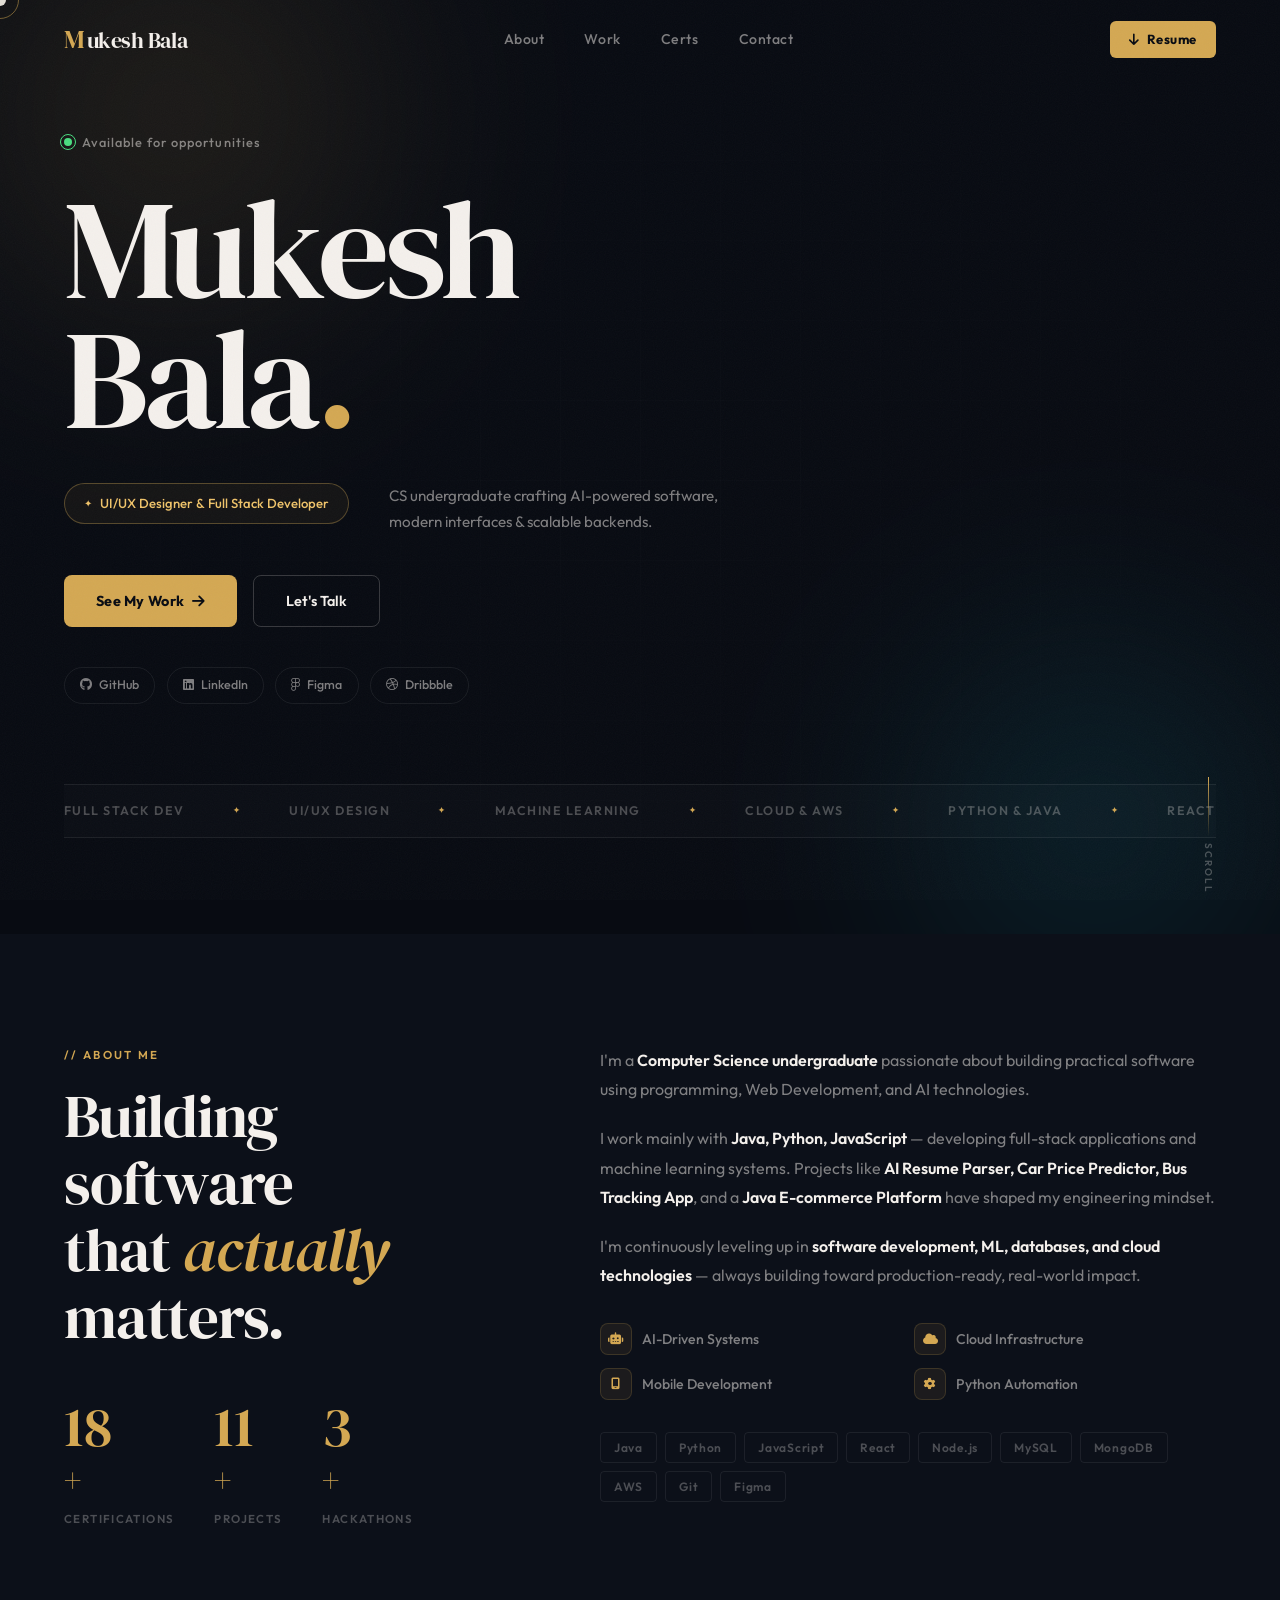
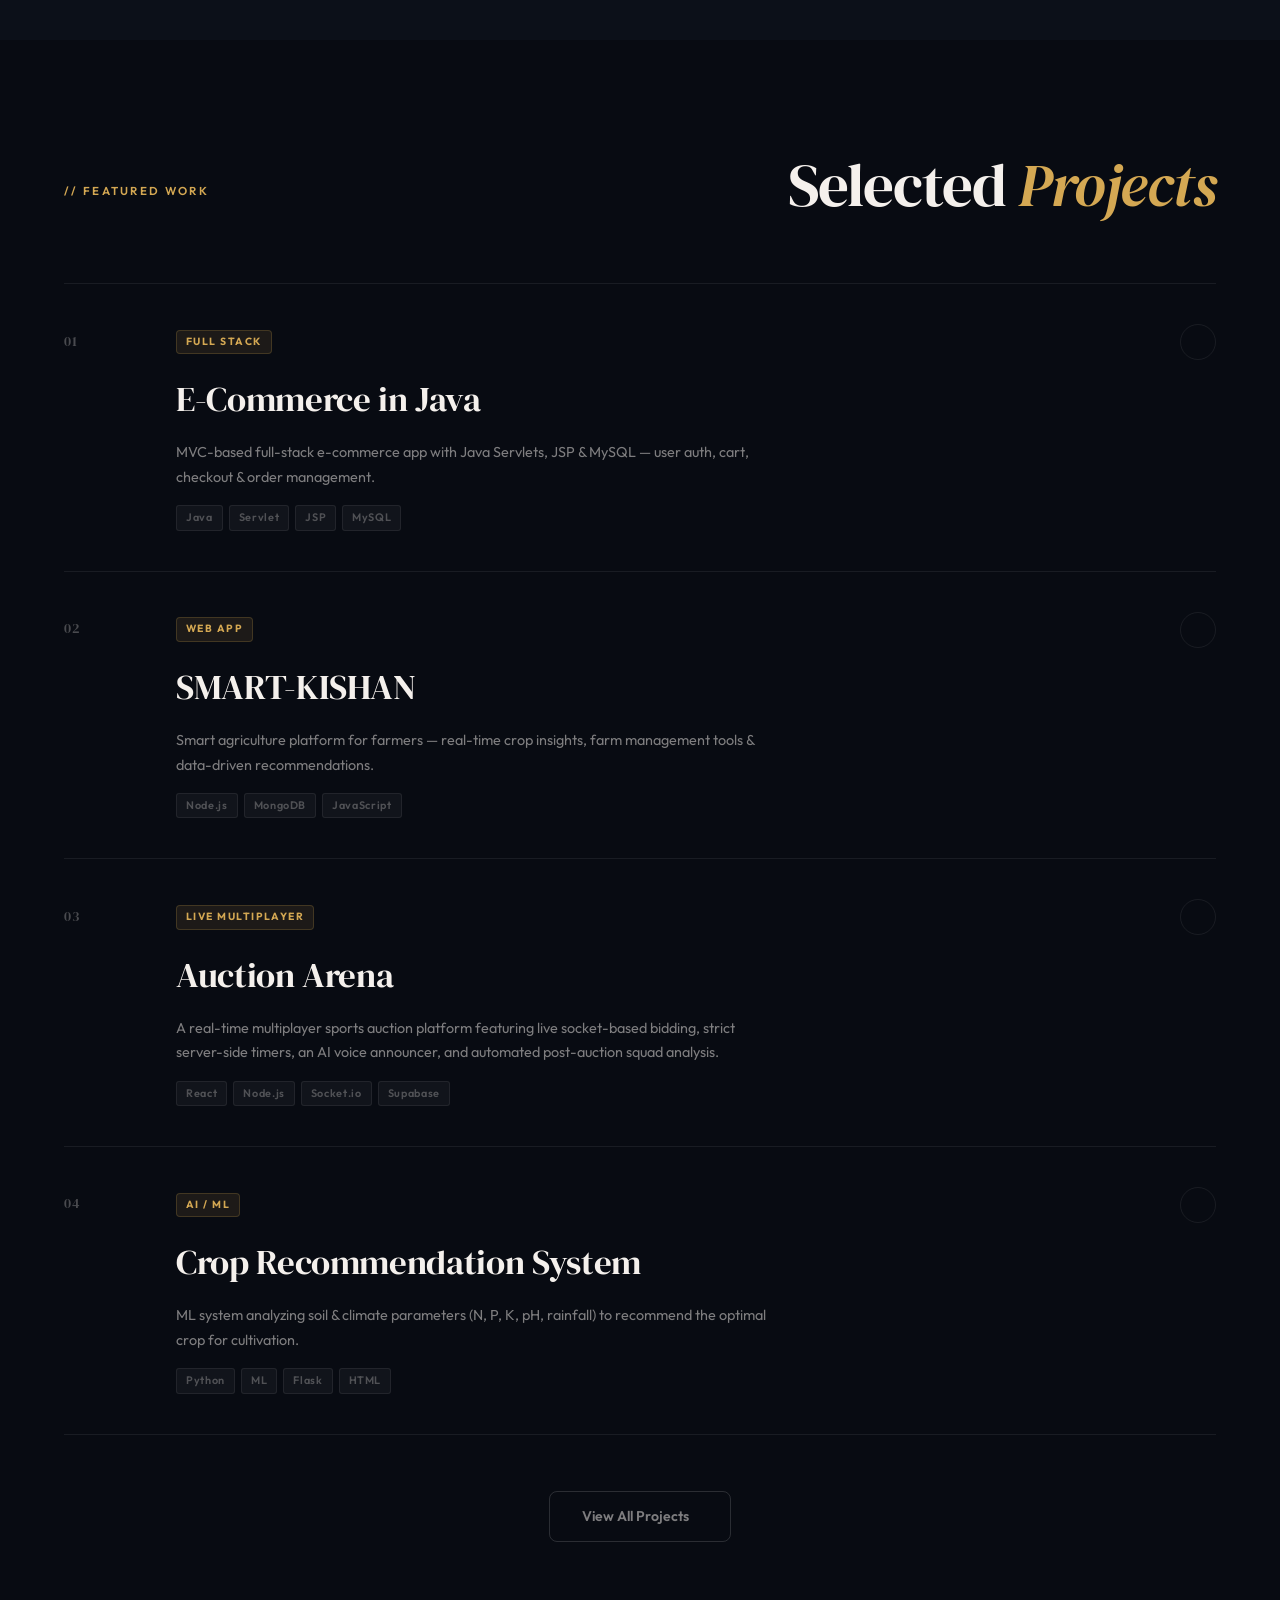
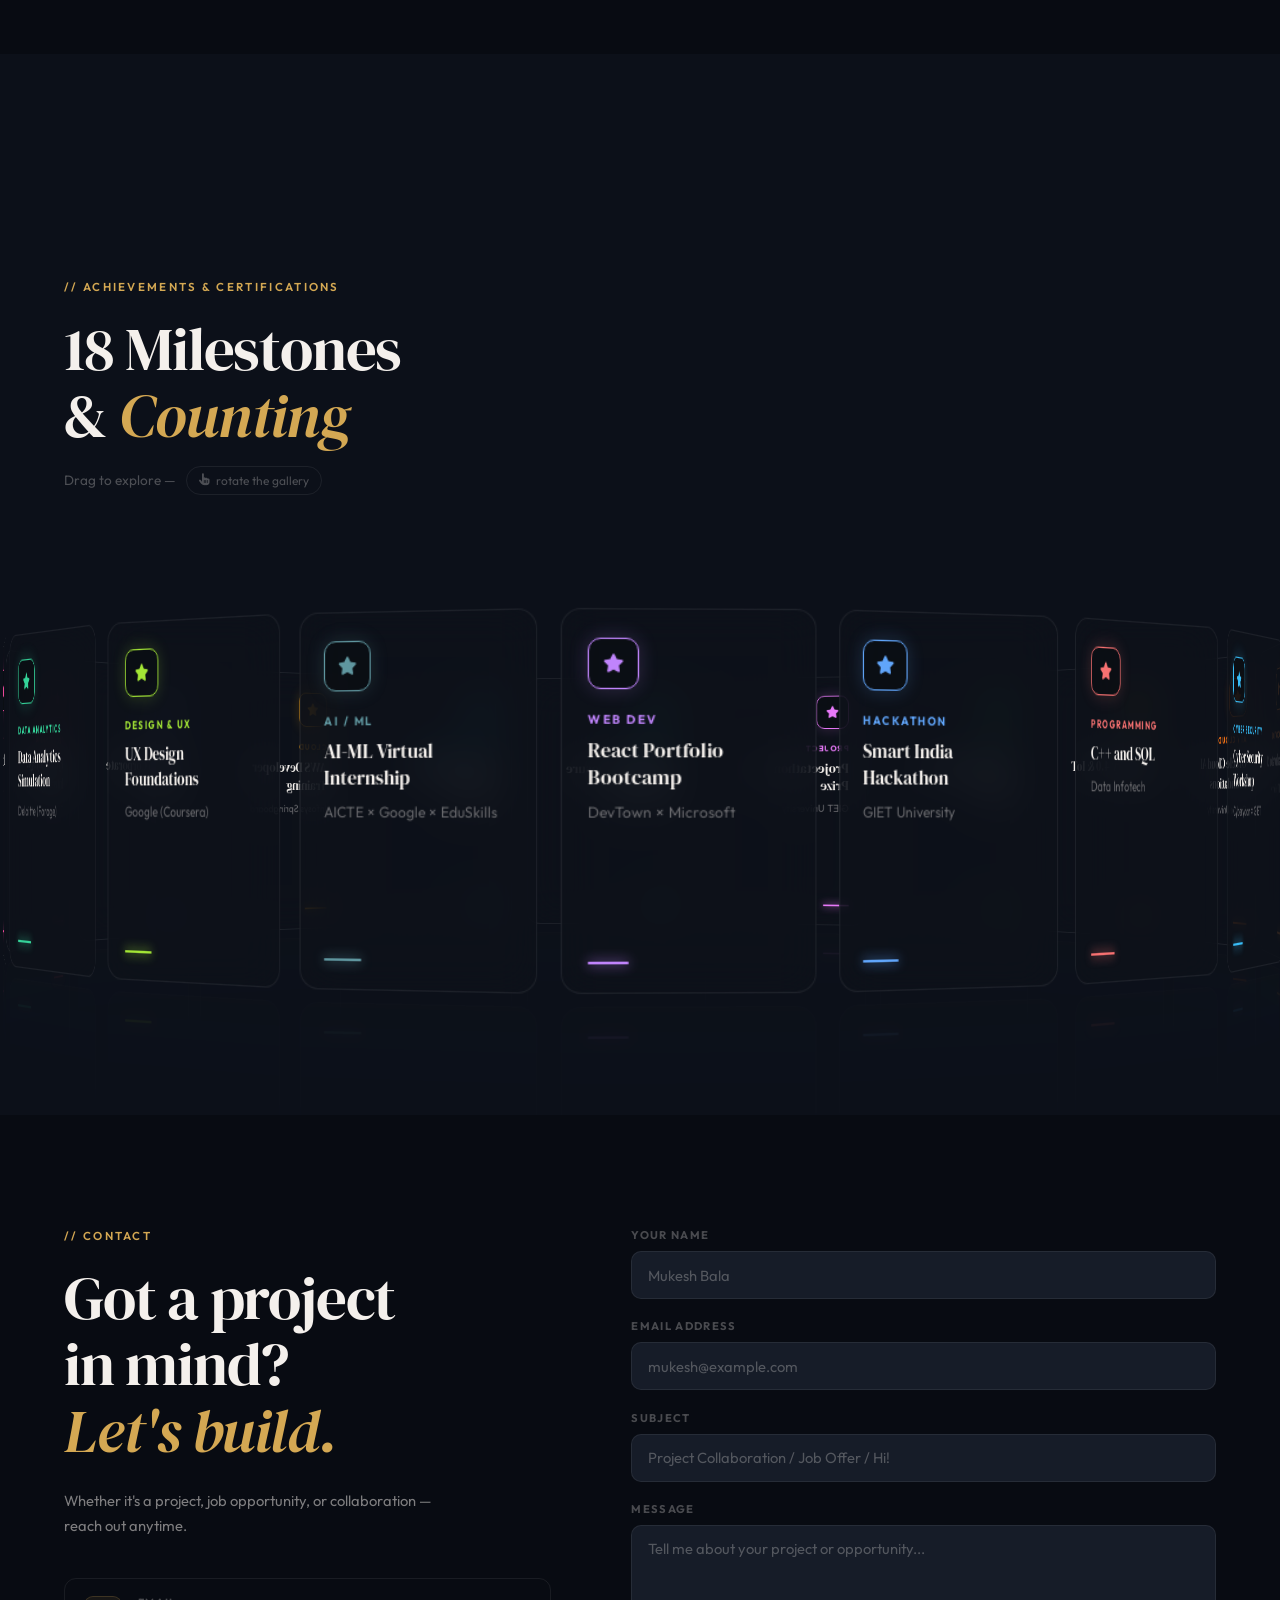
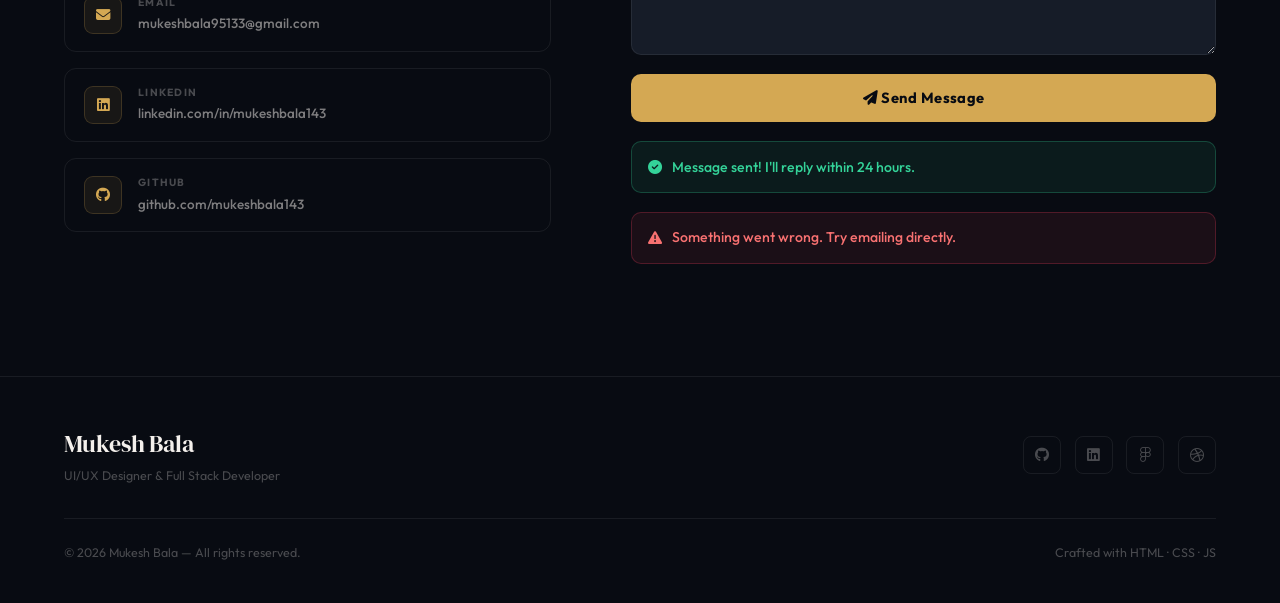
==== commit 1de2e86e: "." ====
--- a/index.html
+++ b/index.html
@@ -142,7 +142,7 @@
               <p>Certifications</p>
             </div>
             <div class="stat">
-              <span class="stat-n" data-count="10">0</span><span class="stat-plus">+</span>
+              <span class="stat-n" data-count="11">0</span><span class="stat-plus">+</span>
               <p>Projects</p>
             </div>
             <div class="stat">
@@ -216,16 +216,16 @@
           </div>
         </div>
 
-        <div class="work-item" data-project="car">
+        <div class="work-item" data-project="auctionArena">
           <div class="wi-number">03</div>
           <div class="wi-body">
             <div class="wi-top">
-              <span class="wi-tag">Machine Learning</span>
+              <span class="wi-tag">Live Multiplayer</span>
               <div class="wi-arrow"><i class="fas fa-arrow-up-right"></i></div>
             </div>
-            <h3 class="wi-title">Car Price Predictor</h3>
-            <p class="wi-desc">Regression ML model predicting used car prices from historical data — trained in Python, serialized with Pickle for web deployment.</p>
-            <div class="wi-tech"><span>Python</span><span>Scikit-learn</span><span>Flask</span></div>
+            <h3 class="wi-title">Auction Arena</h3>
+            <p class="wi-desc">A real-time multiplayer sports auction platform featuring live socket-based bidding, strict server-side timers, an AI voice announcer, and automated post-auction squad analysis.</p>
+            <div class="wi-tech"><span>React</span><span>Node.js</span><span>Socket.io</span><span>Supabase</span></div>
           </div>
         </div>
 
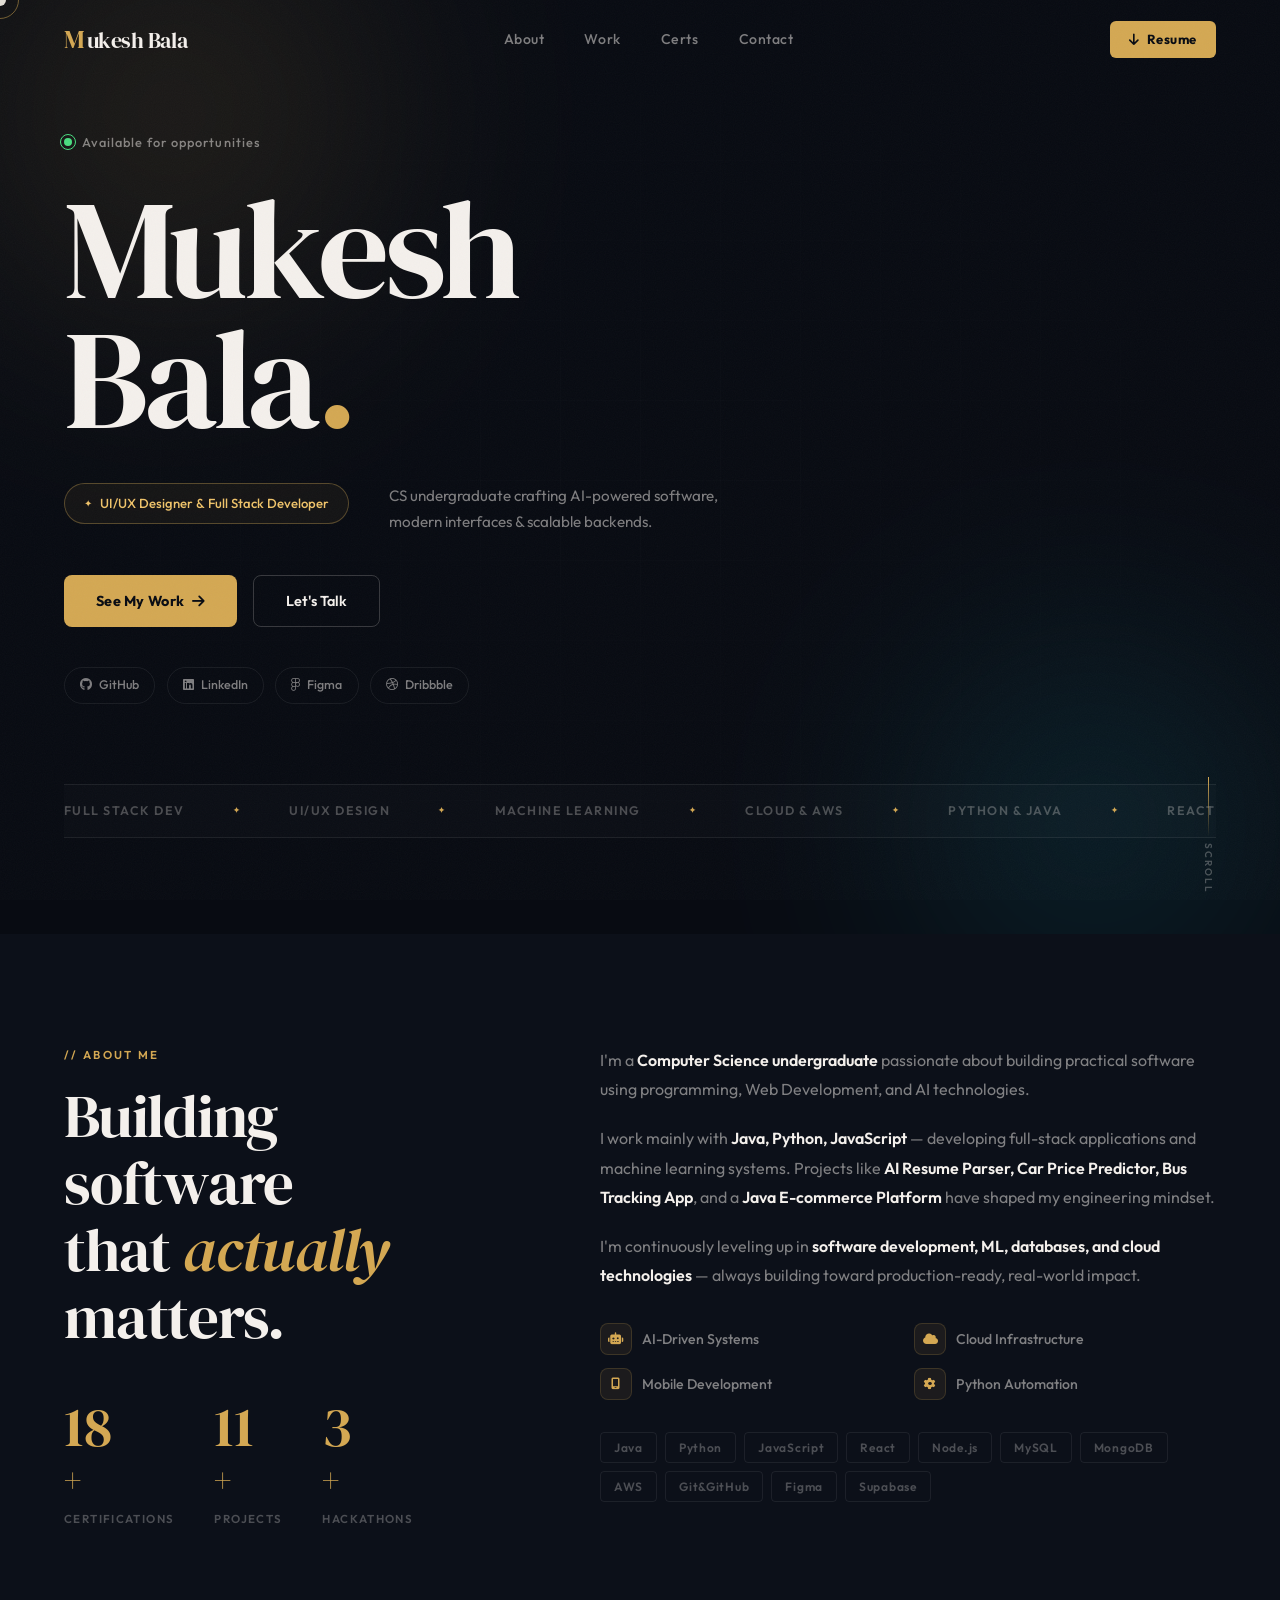
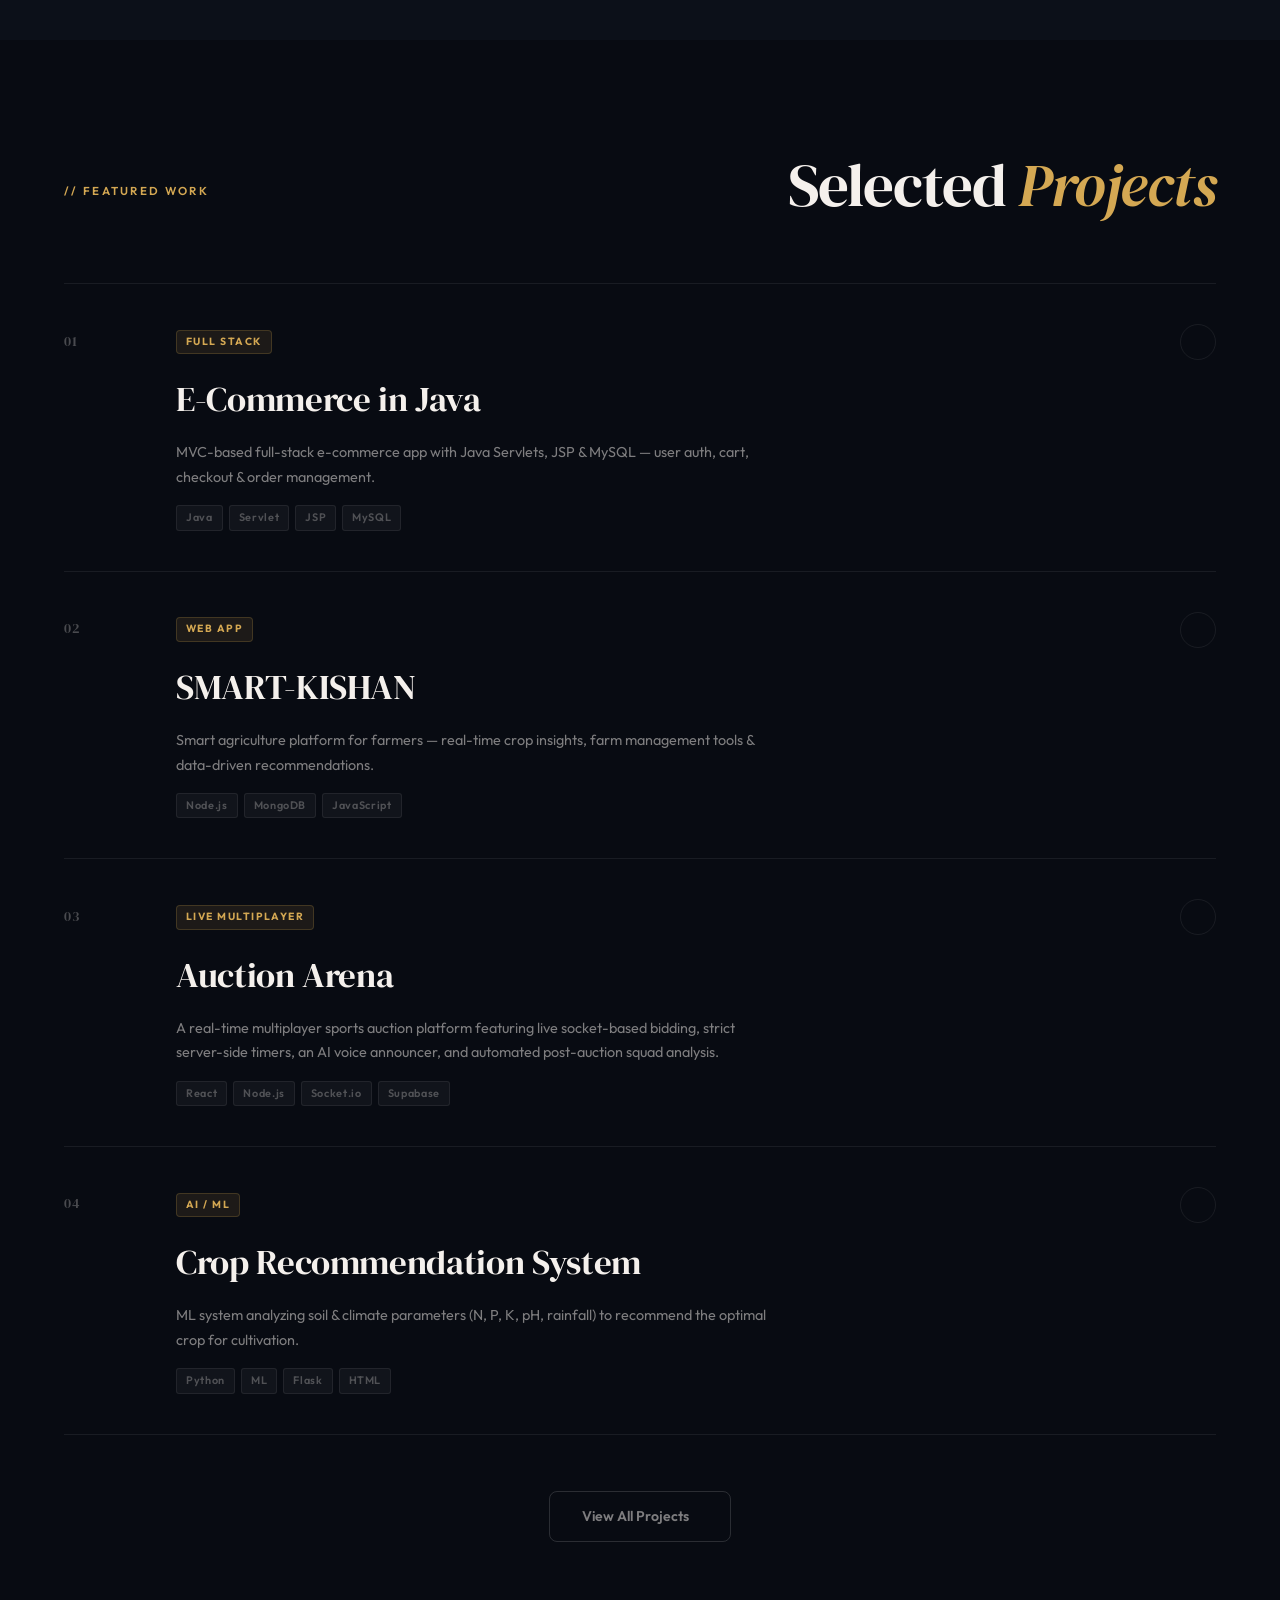
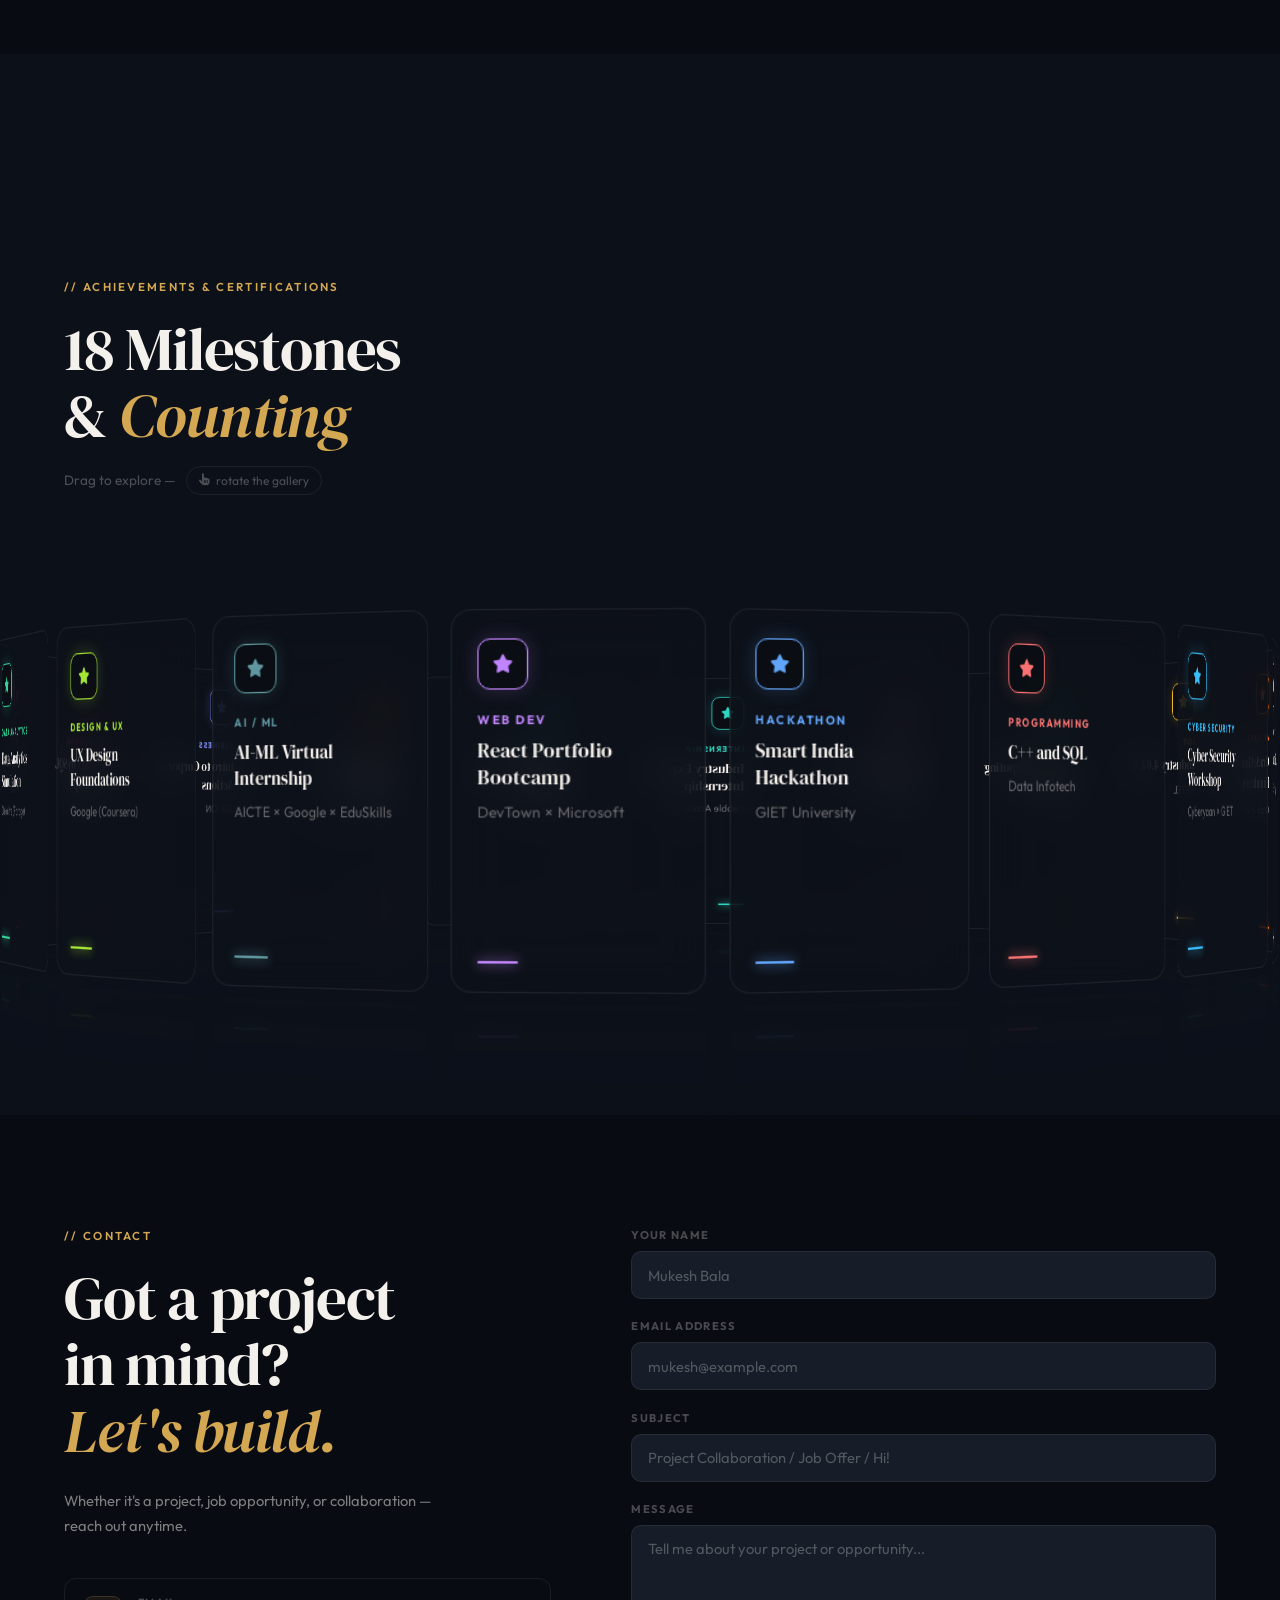
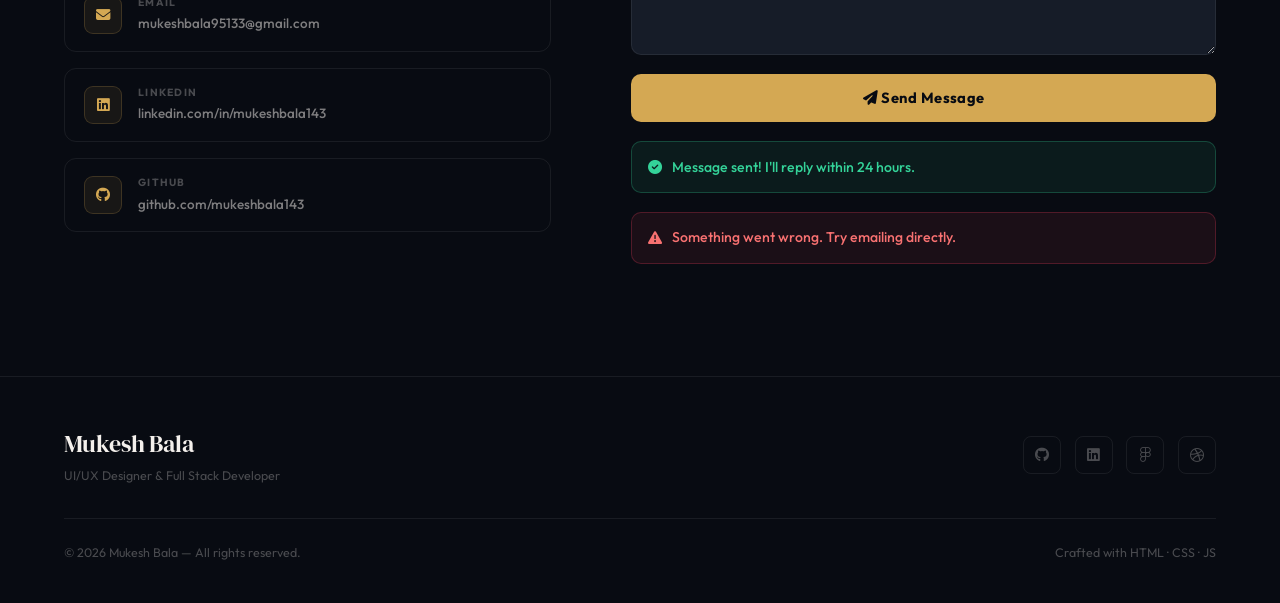
==== commit 7e81bef8: "." ====
--- a/index.html
+++ b/index.html
@@ -173,7 +173,7 @@
           <div class="tech-stack">
             <span>Java</span><span>Python</span><span>JavaScript</span><span>React</span>
             <span>Node.js</span><span>MySQL</span><span>MongoDB</span><span>AWS</span>
-            <span>Git</span><span>Figma</span>
+            <span>Git&GitHub</span><span>Figma</span><span>Supabase</span>
           </div>
         </div>
       </div>
